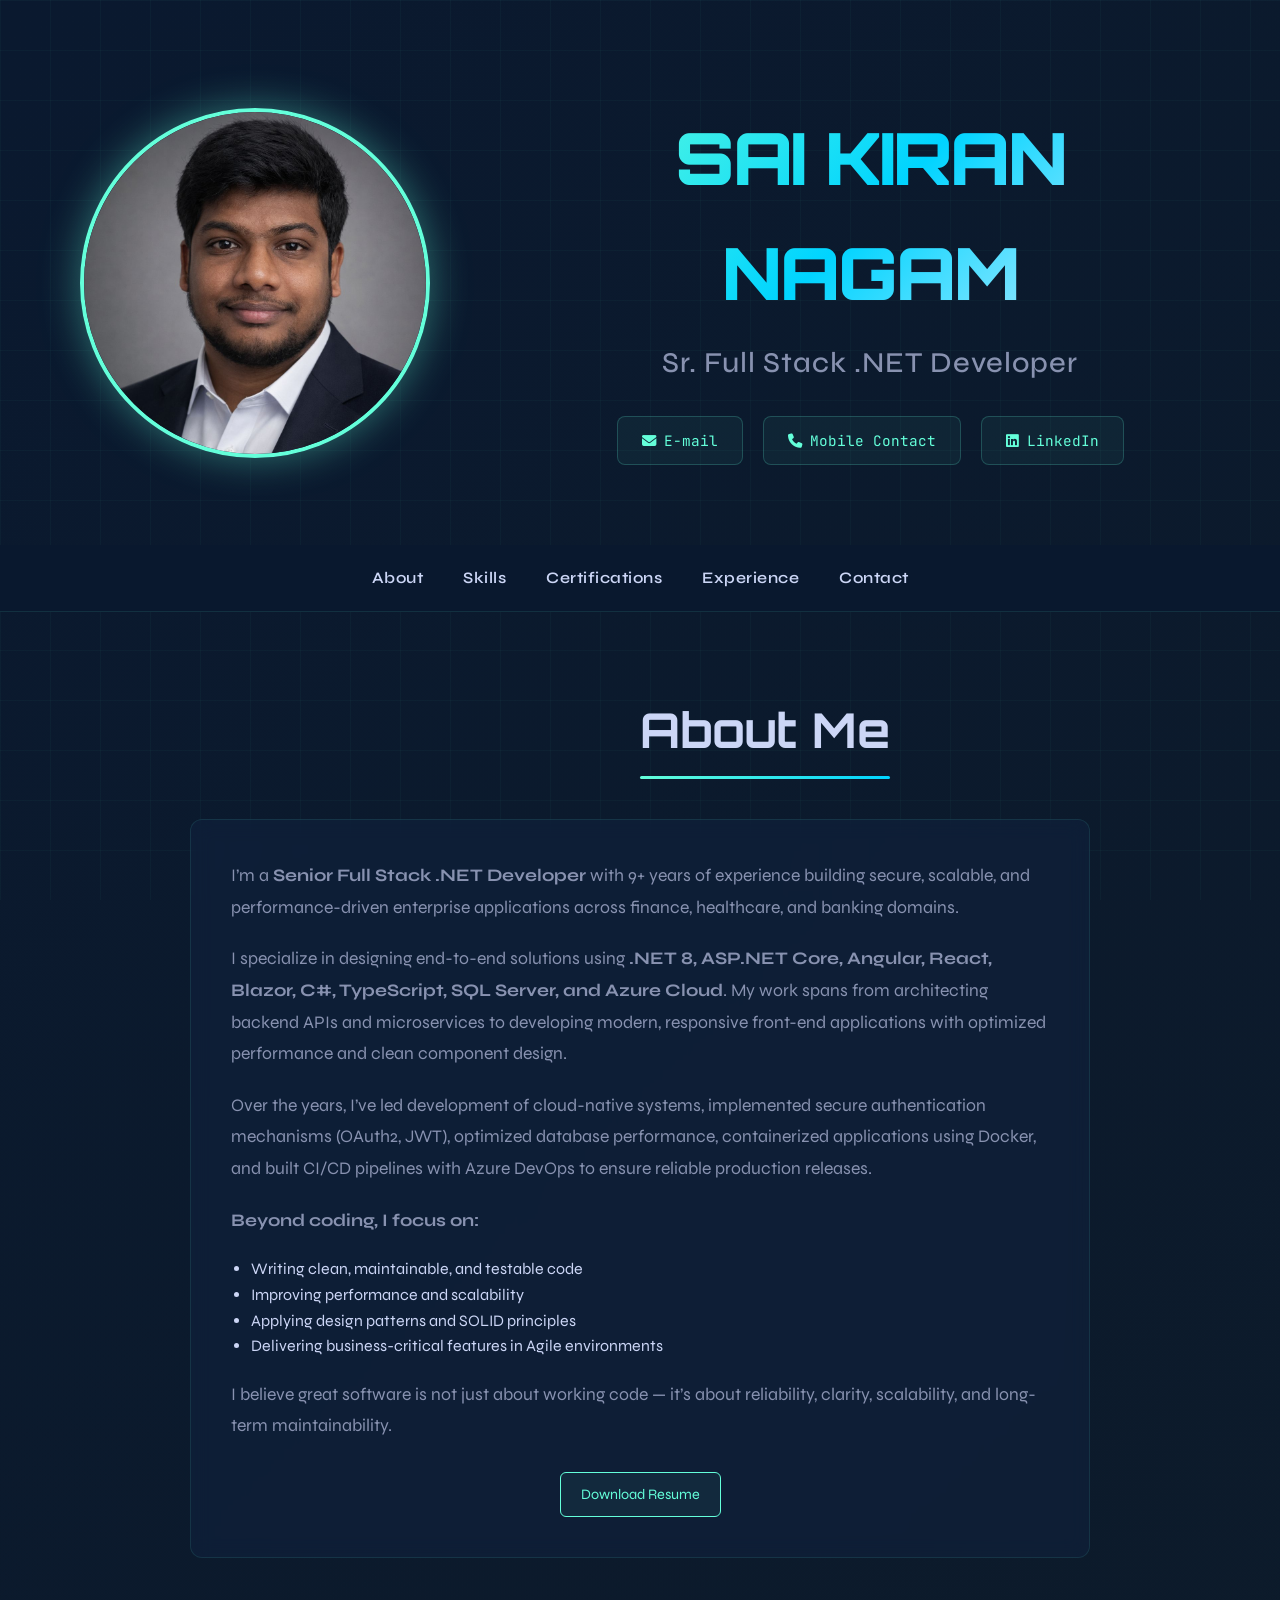
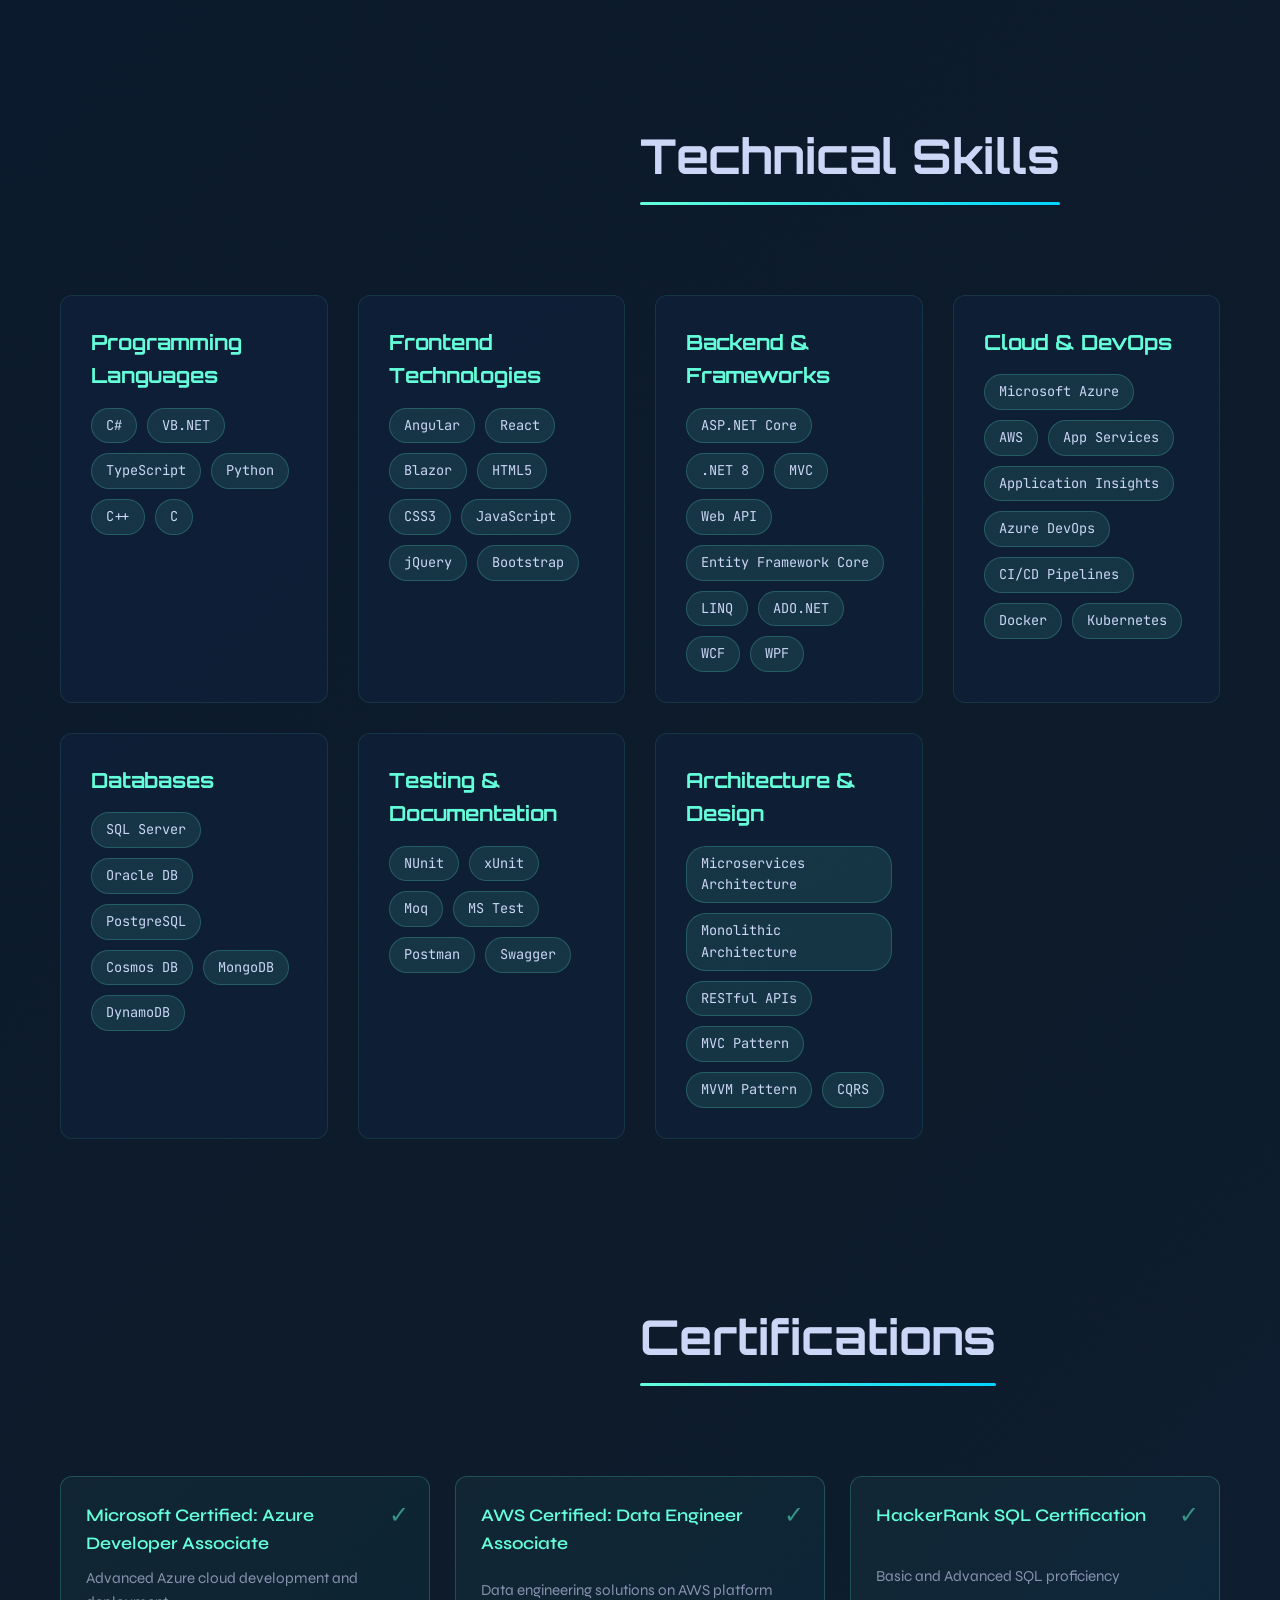
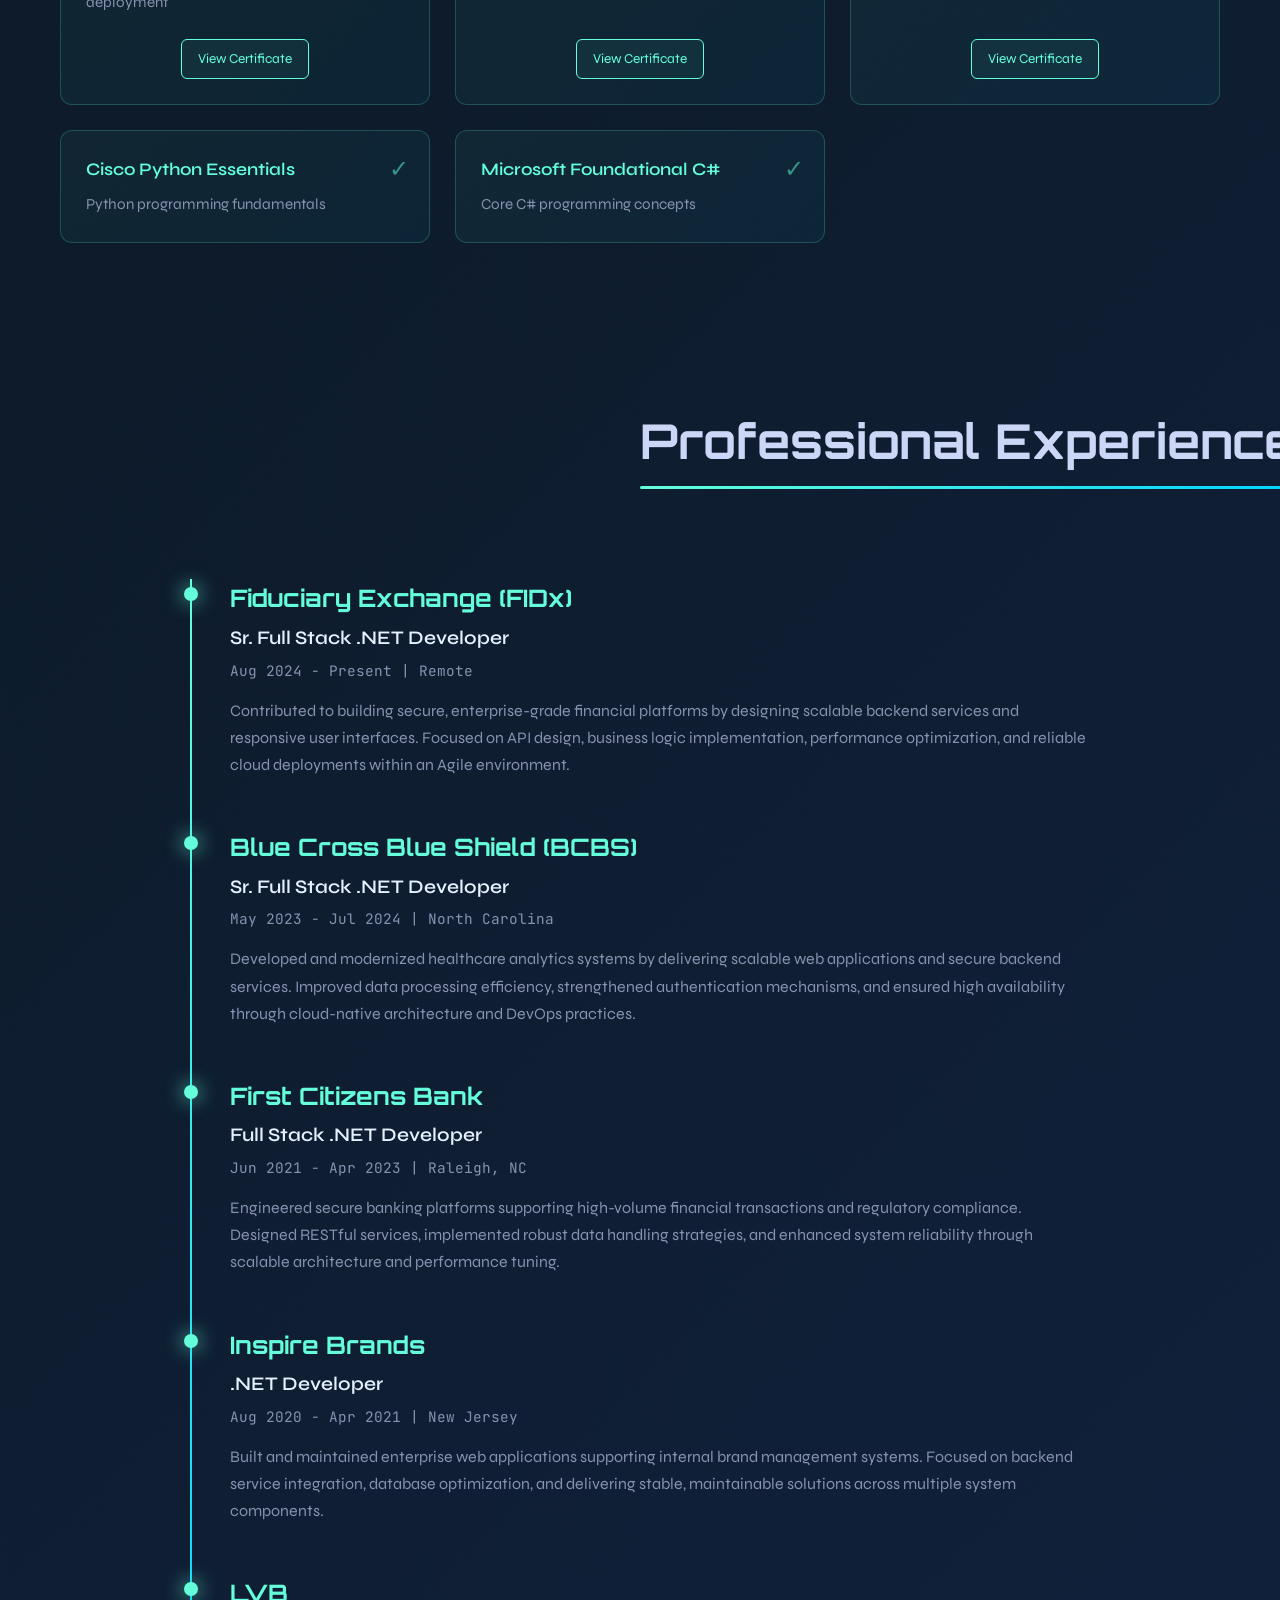
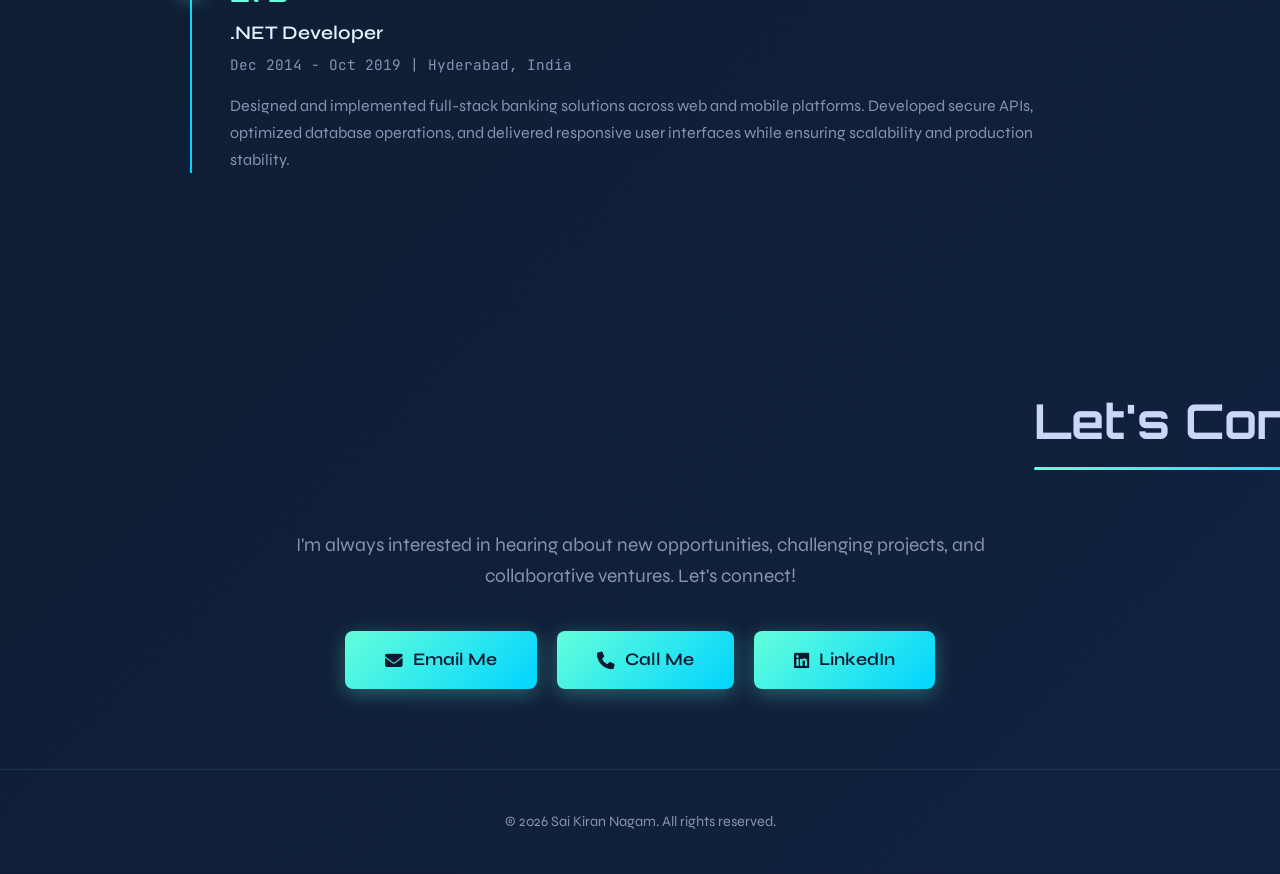
==== index.html @ 1600c797 "Restructure portfolio assets" ====
<!DOCTYPE html>
<html lang="en">
<head>
    <meta charset="UTF-8">
    <meta name="viewport" content="width=device-width, initial-scale=1.0">
    <title>Sai Kiran Nagam - Sr. Full Stack .NET Developer</title>
    <meta name="description" content="Sai Kiran Nagam — Sr. Full Stack .NET Developer with 9+ years building scalable, high-performance web applications using C#, .NET 8, Angular, Azure, and SQL Server.">
    <meta name="author" content="Sai Kiran Nagam">
    <meta name="theme-color" content="#0a192f">
    <link rel="canonical" href="https://saikirannagam.com/">

    <!-- Open Graph -->
    <meta property="og:type" content="website">
    <meta property="og:title" content="Sai Kiran Nagam - Sr. Full Stack .NET Developer">
    <meta property="og:description" content="9+ years building scalable, high-performance web applications with .NET, Angular, and Azure.">
    <meta property="og:url" content="https://saikirannagam.com/">
    <meta property="og:image" content="https://saikirannagam.com/assets/img/profile-picture.jpeg">

    <!-- Twitter -->
    <meta name="twitter:card" content="summary_large_image">
    <meta name="twitter:title" content="Sai Kiran Nagam - Sr. Full Stack .NET Developer">
    <meta name="twitter:description" content="9+ years building scalable, high-performance web applications with .NET, Angular, and Azure.">
    <meta name="twitter:image" content="https://saikirannagam.com/assets/img/profile-picture.jpeg">

    <!-- Structured data -->
    <script type="application/ld+json">
    {
      "@context": "https://schema.org",
      "@type": "Person",
      "name": "Sai Kiran Nagam",
      "jobTitle": "Sr. Full Stack .NET Developer",
      "url": "https://saikirannagam.com/",
      "image": "https://saikirannagam.com/assets/img/profile-picture.jpeg",
      "email": "saikiran.net2@gmail.com",
      "sameAs": ["https://www.linkedin.com/in/saikirannagam"],
      "knowsAbout": ["C#", ".NET", "Angular", "Azure", "SQL Server", "Microservices"]
    }
    </script>
    <link rel="icon" type="image/x-icon" href="/assets/icons/favicon.ico">
    <link rel="icon" type="image/png" sizes="32x32" href="/assets/icons/favicon-32x32.png">
    <link rel="icon" type="image/png" sizes="16x16" href="/assets/icons/favicon-16x16.png">
    <link rel="icon" type="image/png" sizes="192x192" href="/assets/icons/android-chrome-192x192.png">
    <link rel="icon" type="image/png" sizes="512x512" href="/assets/icons/android-chrome-512x512.png">
    <link rel="apple-touch-icon" sizes="180x180" href="/assets/icons/apple-touch-icon.png">
    <link rel="stylesheet" href="https://cdnjs.cloudflare.com/ajax/libs/font-awesome/6.5.1/css/all.min.css">

    <!-- Google Analytics -->
    <script async src="https://www.googletagmanager.com/gtag/js?id=G-SC976TPC3T"></script>
    <script>
    // @ts-nocheck
        window.dataLayer = window.dataLayer || [];
        function gtag(){dataLayer.push(arguments);}
        gtag('js', new Date());
        gtag('config', 'G-SC976TPC3T');
        
    </script>

    <!-- Microsoft Clarity -->
    <script type="text/javascript">
        (function(c,l,a,r,i,t,y){
            c[a]=c[a]||function(){(c[a].q=c[a].q||[]).push(arguments)};
            t=l.createElement(r);t.async=1;t.src="https://www.clarity.ms/tag/"+i;
            y=l.getElementsByTagName(r)[0];y.parentNode.insertBefore(t,y);
        })(window, document, "clarity", "script", "vfitnbdezx");
    </script>

    <link rel="preconnect" href="https://fonts.googleapis.com">
    <link rel="preconnect" href="https://fonts.gstatic.com" crossorigin>
    <link href="https://fonts.googleapis.com/css2?family=Orbitron:wght@400;500;700;900&family=Syne:wght@400;500;600;700&family=JetBrains+Mono:wght@300;400;500&display=swap" rel="stylesheet">

    <link rel="stylesheet" href="/assets/css/styles.css">
</head>
<body>
    <div class="grid-background"></div>

    <header>
        <div class="container">
            <div class="header-content">
                <img src="/assets/img/profile-picture.jpeg" class="profile-picture" alt="Sai Kiran Nagam" width="350" height="350">
                <div class="header-text">
                    <div class="glitch-wrapper">
                        <h1>Sai Kiran Nagam</h1>
                    </div>
                    <p class="subtitle">Sr. Full Stack .NET Developer</p>
                    <div class="contact-info">
                        <a href="mailto:saikiran.net2@gmail.com" class="contact-item">
                            <i class="fa-solid fa-envelope"></i>
                            <span>E-mail</span>
                        </a>
                        <a href="tel:+19193718202" class="contact-item">
                            <i class="fa-solid fa-phone"></i>
                            <span>Mobile Contact</span>
                        </a>
                        <a href="https://www.linkedin.com/in/saikirannagam" target="_blank" rel="noopener noreferrer" class="contact-item">
                            <i class="fa-brands fa-linkedin"></i>
                            <span>LinkedIn</span>
                        </a>
                    </div>
                </div>
            </div>
        </div>
    </header>

    <nav aria-label="Primary">
        <div class="container">
            <ul>
                <li><a href="#about">About</a></li>
                <li><a href="#skills">Skills</a></li>
                <li><a href="#certifications">Certifications</a></li>
                <li><a href="#experience">Experience</a></li>
                <li><a href="#contact">Contact</a></li>
            </ul>
        </div>
    </nav>

    <section id="about">
    <div class="container">
        <h2 class="section-title reveal">About Me</h2>
        <div class="about-content reveal">

            <p>
                I’m a <strong>Senior Full Stack .NET Developer</strong> with 9+ years of experience 
                building secure, scalable, and performance-driven enterprise applications across 
                finance, healthcare, and banking domains.
            </p>

            <p>
                I specialize in designing end-to-end solutions using 
                <strong>.NET 8, ASP.NET Core, Angular, React, Blazor, C#, TypeScript, SQL Server, and Azure Cloud</strong>. 
                My work spans from architecting backend APIs and microservices to developing 
                modern, responsive front-end applications with optimized performance and 
                clean component design.
            </p>

            <p>
                Over the years, I’ve led development of cloud-native systems, implemented secure 
                authentication mechanisms (OAuth2, JWT), optimized database performance, 
                containerized applications using Docker, and built CI/CD pipelines with 
                Azure DevOps to ensure reliable production releases.
            </p>

            <p><strong>Beyond coding, I focus on:</strong></p>

            <ul style="margin-left: 20px; margin-bottom: 20px;">
                <li>Writing clean, maintainable, and testable code</li>
                <li>Improving performance and scalability</li>
                <li>Applying design patterns and SOLID principles</li>
                <li>Delivering business-critical features in Agile environments</li>
            </ul>

            <p>
                I believe great software is not just about working code — 
                it’s about reliability, clarity, scalability, and long-term maintainability.
            </p>

            <div style="text-align: center;">
                <div class="resume-link-box">
                    <a href="/documents/Sai_Kiran_Nagam_Resume.pdf"
                       download="Sai_Kiran_Nagam_Resume.pdf">
                        Download Resume
                    </a>
                </div>
            </div>

        </div>
    </div>
</section>


    <section id="skills">
    <div class="container">
        <h2 class="section-title reveal">Technical Skills</h2>
        <div class="skills-grid">

            <!-- Programming Languages -->
            <div class="skill-category reveal">
                <h3>Programming Languages</h3>
                <div class="skill-tags">
                    <span class="skill-tag">C#</span>
                    <span class="skill-tag">VB.NET</span>
                    <span class="skill-tag">TypeScript</span>
                    <span class="skill-tag">Python</span>
                    <span class="skill-tag">C++</span>
                    <span class="skill-tag">C</span>
                </div>
            </div>

            <!-- Frontend -->
            <div class="skill-category reveal">
                <h3>Frontend Technologies</h3>
                <div class="skill-tags">
                    <span class="skill-tag">Angular</span>
                    <span class="skill-tag">React</span>
                    <span class="skill-tag">Blazor</span>
                    <span class="skill-tag">HTML5</span>
                    <span class="skill-tag">CSS3</span>
                    <span class="skill-tag">JavaScript</span>
                    <span class="skill-tag">jQuery</span>
                    <span class="skill-tag">Bootstrap</span>
                </div>
            </div>

            <!-- Backend -->
            <div class="skill-category reveal">
                <h3>Backend & Frameworks</h3>
                <div class="skill-tags">
                    <span class="skill-tag">ASP.NET Core</span>
                    <span class="skill-tag">.NET 8</span>
                    <span class="skill-tag">MVC</span>
                    <span class="skill-tag">Web API</span>
                    <span class="skill-tag">Entity Framework Core</span>
                    <span class="skill-tag">LINQ</span>
                    <span class="skill-tag">ADO.NET</span>
                    <span class="skill-tag">WCF</span>
                    <span class="skill-tag">WPF</span>
                </div>
            </div>

            <!-- Cloud & DevOps -->
            <div class="skill-category reveal">
                <h3>Cloud & DevOps</h3>
                <div class="skill-tags">
                    <span class="skill-tag">Microsoft Azure</span>
                    <span class="skill-tag">AWS</span>
                    <span class="skill-tag">App Services</span>
                    <!-- <span class="skill-tag">Blob Storage</span> -->
                    <span class="skill-tag">Application Insights</span>
                    <!-- <span class="skill-tag">Key Vault</span> -->
                    <span class="skill-tag">Azure DevOps</span>
                    <span class="skill-tag">CI/CD Pipelines</span>
                    <!-- <span class="skill-tag">Git</span> -->
                    <span class="skill-tag">Docker</span>
                    <span class="skill-tag">Kubernetes</span>
                </div>
            </div>

            <!-- Databases -->
            <div class="skill-category reveal">
                <h3>Databases</h3>
                <div class="skill-tags">
                    <span class="skill-tag">SQL Server</span>
                    <span class="skill-tag">Oracle DB</span>
                    <span class="skill-tag">PostgreSQL</span>
                    <span class="skill-tag">Cosmos DB</span>
                    <span class="skill-tag">MongoDB</span>
                    <span class="skill-tag">DynamoDB</span>
                </div>
            </div>

            <!-- Testing & Documentation -->
            <div class="skill-category reveal">
                <h3>Testing & Documentation</h3>
                <div class="skill-tags">
                    <span class="skill-tag">NUnit</span>
                    <span class="skill-tag">xUnit</span>
                    <span class="skill-tag">Moq</span>
                    <span class="skill-tag">MS Test</span>
                    <span class="skill-tag">Postman</span>
                    <span class="skill-tag">Swagger</span>
                </div>
            </div>

            <!-- Architecture & Design -->
            <div class="skill-category reveal">
                <h3>Architecture & Design</h3>
                <div class="skill-tags">
                    <span class="skill-tag">Microservices Architecture</span>
                    <span class="skill-tag">Monolithic Architecture</span>
                    <span class="skill-tag">RESTful APIs</span>
                    <!-- <span class="skill-tag">SOLID Principles</span> -->
                    <span class="skill-tag">MVC Pattern</span>
                    <span class="skill-tag">MVVM Pattern</span>
                    <!-- <span class="skill-tag">Repository Pattern</span> -->
                    <span class="skill-tag">CQRS</span>
                    <!-- <span class="skill-tag">DDD</span> -->
                </div>
            </div>

        </div>
    </div>
</section>


    <section id="certifications">
        <div class="container">
            <h2 class="section-title reveal">Certifications</h2>
            <div class="cert-grid">
                <div class="cert-card reveal">
                    <h3>Microsoft Certified: Azure Developer Associate</h3>
                    <p>Advanced Azure cloud development and deployment</p>

                    <div class="cert-link-box">
                        <a href="https://learn.microsoft.com/api/credentials/share/en-us/SaiKiranNagam-8054/9D4585B0AFE4B1E6?sharingId=AB6BD0AFC086706D"
                           target="_blank" rel="noopener noreferrer">
                            View Certificate
                        </a>
                    </div>

                </div>
                <div class="cert-card reveal">
                    <h3>AWS Certified: Data Engineer Associate</h3>
                    <p>Data engineering solutions on AWS platform</p>

                    <div class="cert-link-box">
                        <a href="https://www.credly.com/badges/4859b07f-7656-4716-b738-d7039a8584b0/public_url"
                           target="_blank" rel="noopener noreferrer">
                            View Certificate
                        </a>
                    </div>

                </div>
                <div class="cert-card reveal">
                    <h3>HackerRank SQL Certification</h3>
                    <p>Basic and Advanced SQL proficiency</p>

                    <div class="cert-link-box">
                        <a href="https://www.hackerrank.com/certificates/dce802634faa"
                           target="_blank" rel="noopener noreferrer">
                            View Certificate
                        </a>
                    </div>

                </div>
                <div class="cert-card reveal">
                    <h3>Cisco Python Essentials</h3>
                    <p>Python programming fundamentals</p>
                </div>
                <div class="cert-card reveal">
                    <h3>Microsoft Foundational C#</h3>
                    <p>Core C# programming concepts</p>
                </div>
            </div>
        </div>
    </section>

    <section id="experience">
        <div class="container">
            <h2 class="section-title reveal">Professional Experience</h2>
            <div class="experience-timeline">
                <div class="experience-item reveal">
                    <h3>Fiduciary Exchange (FIDx)</h3>
                    <p class="role">Sr. Full Stack .NET Developer</p>
                    <p class="date">Aug 2024 - Present | Remote</p>
                    <p class="description">
                        Contributed to building secure, enterprise-grade financial platforms by designing scalable backend services and responsive user interfaces. Focused on API design, business logic implementation, performance optimization, and reliable cloud deployments within an Agile environment.
                    </p>
                    <!-- <div class="tech-stack">
                        <span class="tech-item">Angular</span>
                        <span class="tech-item">.NET 8</span>
                        <span class="tech-item">Blazor</span>
                        <span class="tech-item">TypeScript</span>
                        <span class="tech-item">Azure</span>
                        <span class="tech-item">Docker</span>
                        <span class="tech-item">CI/CD</span>
                    </div> -->
                </div>

                <div class="experience-item reveal">
                    <h3>Blue Cross Blue Shield (BCBS)</h3>
                    <p class="role">Sr. Full Stack .NET Developer</p>
                    <p class="date">May 2023 - Jul 2024 | North Carolina</p>
                    <p class="description">
                       Developed and modernized healthcare analytics systems by delivering scalable web applications and secure backend services. Improved data processing efficiency, strengthened authentication mechanisms, and ensured high availability through cloud-native architecture and DevOps practices.
                    </p>
                    <!-- <div class="tech-stack">
                        <span class="tech-item">.NET Core</span>
                        <span class="tech-item">Angular</span>
                        <span class="tech-item">PostgreSQL</span>
                        <span class="tech-item">Cosmos DB</span>
                        <span class="tech-item">Docker</span>
                        <span class="tech-item">Azure</span>
                        <span class="tech-item">OAuth2</span>
                    </div> -->
                </div>

                <div class="experience-item reveal">
                    <h3>First Citizens Bank</h3>
                    <p class="role">Full Stack .NET Developer</p>
                    <p class="date">Jun 2021 - Apr 2023 | Raleigh, NC</p>
                    <p class="description">
                        Engineered secure banking platforms supporting high-volume financial transactions and regulatory compliance. Designed RESTful services, implemented robust data handling strategies, and enhanced system reliability through scalable architecture and performance tuning.
                    </p>
                    <!-- <div class="tech-stack">
                        <span class="tech-item">ASP.NET MVC</span>
                        <span class="tech-item">Angular</span>
                        <span class="tech-item">TypeScript</span>
                        <span class="tech-item">PostgreSQL</span>
                        <span class="tech-item">Cosmos DB</span>
                        <span class="tech-item">JWT</span>
                        <span class="tech-item">Azure</span>
                    </div> -->
                </div>

                <div class="experience-item reveal">
                    <h3>Inspire Brands</h3>
                    <p class="role">.NET Developer</p>
                    <p class="date">Aug 2020 - Apr 2021 | New Jersey</p>
                    <p class="description">
                       Built and maintained enterprise web applications supporting internal brand management systems. Focused on backend service integration, database optimization, and delivering stable, maintainable solutions across multiple system components.
                    </p>
                    <!-- <div class="tech-stack">
                        <span class="tech-item">.NET Framework</span>
                        <span class="tech-item">Angular</span>
                        <span class="tech-item">TypeScript</span>
                        <span class="tech-item">MongoDB</span>
                        <span class="tech-item">WPF</span>
                        <span class="tech-item">PostgreSQL</span>
                    </div> -->
                </div>

                <div class="experience-item reveal">
                    <h3>LVB</h3>
                    <p class="role">.NET Developer</p>
                    <p class="date">Dec 2014 - Oct 2019 | Hyderabad, India</p>
                    <p class="description">
                       Designed and implemented full-stack banking solutions across web and mobile platforms. Developed secure APIs, optimized database operations, and delivered responsive user interfaces while ensuring scalability and production stability.
                    </p>
                    <!-- <div class="tech-stack">
                        <span class="tech-item">ASP.NET Core</span>
                        <span class="tech-item">Angular</span>
                        <span class="tech-item">Entity Framework</span>
                        <span class="tech-item">Azure</span>
                        <span class="tech-item">SQL Server</span>
                        <span class="tech-item">OAuth2</span>
                    </div> -->
                </div>
            </div>
        </div>
    </section>

    <section id="contact" class="contact-section">
        <div class="container">
            <h2 class="section-title reveal">Let's Connect</h2>
            <p class="reveal" style="font-size: 1.2rem; color: var(--text-secondary); max-width: 700px; margin: 20px auto;">
                I'm always interested in hearing about new opportunities, challenging projects, and collaborative ventures. Let's connect!
            </p>
            <div class="contact-buttons reveal">
                <a href="mailto:saikiran.net2@gmail.com" class="cta-button cta-primary">
                    <i class="fa-solid fa-envelope"></i>
                    <span>Email Me</span>
                </a>
                <a href="tel:+19193718202" class="cta-button cta-primary">
                    <i class="fa-solid fa-phone"></i>
                    <span>Call Me</span>
                </a>
                <a href="https://www.linkedin.com/in/saikirannagam" target="_blank" rel="noopener noreferrer" class="cta-button cta-primary">
                    <i class="fa-brands fa-linkedin"></i>
                    <span>LinkedIn</span>
                </a>
            </div>
        </div>
    </section>

    <footer>
        <div class="container">
            <p>&copy; 2026 Sai Kiran Nagam. All rights reserved.</p>
        </div>
    </footer>

    <script src="/assets/js/main.js" defer></script>
</body>
</html>
---- assets/css/styles.css ----
:root {
            --primary: #0a192f;
            --secondary: #112240;
            --accent: #64ffda;
            --accent-secondary: #00d4ff;
            --text-primary: #ccd6f6;
            --text-secondary: #8892b0;
            --highlight: #e6f1ff;
        }

        * {
            margin: 0;
            padding: 0;
            box-sizing: border-box;
        }

        body {
            font-family: 'Syne', sans-serif;
            background: linear-gradient(135deg, var(--primary) 0%, #0d1b2a 50%, var(--secondary) 100%);
            color: var(--text-primary);
            line-height: 1.6;
            overflow-x: hidden;
        }

        .container {
            max-width: 1200px;
            margin: 0 auto;
            padding: 0 20px;
        }

        /* Animated Background Grid */
        .grid-background {
            position: fixed;
            top: 0;
            left: 0;
            width: 100%;
            height: 100%;
            background-image: linear-gradient(rgba(100, 255, 218, 0.03) 1px, transparent 1px), linear-gradient(90deg, rgba(100, 255, 218, 0.03) 1px, transparent 1px);
            background-size: 50px 50px;
            pointer-events: none;
            z-index: 0;
            animation: gridMove 20s linear infinite;
        }

        @keyframes gridMove {
            0% {
                transform: translate(0, 0);
            }

            100% {
                transform: translate(50px, 50px);
            }
        }

        /* Header */
        header {
            position: relative;
            padding: 100px 0 80px;
            z-index: 1;
        }

        .header-content {
            animation: fadeInUp 1s ease-out;
            display: flex;
            align-items: center;
            justify-content: center;
            gap: 80px;
            max-width: 1200px;
            margin: 0 auto;
            padding: 0 20px;
        }

        @keyframes fadeInUp {
            from {
                opacity: 0;
                transform: translateY(30px);
            }

            to {
                opacity: 1;
                transform: translateY(0);
            }
        }

        /* Profile Picture */
        .profile-picture {
            width: 350px;
            height: 350px;
            border-radius: 50%;
            border: 4px solid var(--accent);
            box-shadow: 0 0 40px rgba(100, 255, 218, 0.4);
            object-fit: cover;
            /* ADJUST THIS VALUE to move image up/down within the circle */
            object-position: center 15%; 
            transition: all 0.3s ease;
            flex-shrink: 0; 
            margin-right: 30px;
        }

            .profile-picture:hover {
                transform: scale(1.05);
                box-shadow: 0 0 60px rgba(100, 255, 218, 0.6);
            }

        /* Text section stays centered */
        .header-text {
            text-align: center;
            flex: 1; 
            min-width: 0; /* allow text to shrink, no overflow */
        }

        .glitch-wrapper {
            position: relative;
            display: inline-block;
        }

        h1 {
            font-family: 'Orbitron', sans-serif;
            font-size: clamp(2.5rem, 6vw, 4.5rem);
            font-weight: 900;
            background: linear-gradient(135deg, var(--accent), var(--accent-secondary), var(--highlight));
            -webkit-background-clip: text;
            -webkit-text-fill-color: transparent;
            background-clip: text;
            margin-bottom: 10px;
            letter-spacing: -2px;
            text-transform: uppercase;
            position: relative;
        }

        .subtitle {
            font-size: clamp(1.2rem, 3vw, 1.8rem);
            color: var(--text-secondary);
            font-weight: 500;
            margin-bottom: 20px;
            letter-spacing: 1px;
        }

        .contact-info {
            display: flex;
            gap: 20px;
            justify-content: center;
            flex-wrap: wrap;
            margin-top: 30px;
        }

        .contact-item {
            display: inline-flex;
            align-items: center;
            gap: 8px;
            padding: 12px 24px;
            background: rgba(100, 255, 218, 0.05);
            border: 1px solid rgba(100, 255, 218, 0.2);
            border-radius: 8px;
            color: var(--accent);
            text-decoration: none;
            font-family: 'JetBrains Mono', monospace;
            font-size: 0.9rem;
            transition: all 0.3s ease;
        }

            .contact-item:hover {
                background: rgba(100, 255, 218, 0.1);
                border-color: var(--accent);
                transform: translateY(-2px);
                box-shadow: 0 5px 20px rgba(100, 255, 218, 0.2);
            }

        /* Mobile responsive */
        @media (max-width: 768px) {
            .header-content {
                flex-direction: column;
                gap: 30px;
            }

            .profile-picture {
                width: 150px;
                height: 150px;
            }
        }


        /* Navigation */
        nav {
            position: sticky;
            top: 0;
            background: rgba(10, 25, 47, 0.95);
            backdrop-filter: blur(10px);
            padding: 20px 0;
            z-index: 100;
            border-bottom: 1px solid rgba(100, 255, 218, 0.1);
        }

            nav ul {
                list-style: none;
                display: flex;
                justify-content: center;
                gap: 40px;
                flex-wrap: wrap;
            }

            nav a {
                color: var(--text-primary);
                text-decoration: none;
                font-weight: 600;
                font-size: 1rem;
                letter-spacing: 0.5px;
                position: relative;
                padding: 5px 0;
                transition: color 0.3s ease;
            }

                nav a::after {
                    content: '';
                    position: absolute;
                    bottom: 0;
                    left: 0;
                    width: 0;
                    height: 2px;
                    background: var(--accent);
                    transition: width 0.3s ease;
                }

                nav a:hover {
                    color: var(--accent);
                }

                    nav a:hover::after {
                        width: 100%;
                    }

        /* Sections */
        section {
            position: relative;
            padding: 80px 0;
            z-index: 1;
        }

        .section-title {
            font-family: 'Orbitron', sans-serif;
            font-size: clamp(2rem, 4vw, 3rem);
            font-weight: 700;
            margin-bottom: 50px;
            text-align: center;
            position: relative;
            display: inline-block;
            left: 50%;
            transform: translateX(-50%);
        }

            .section-title::before {
                content: '';
                position: absolute;
                bottom: -10px;
                left: 0;
                width: 100%;
                height: 3px;
                background: linear-gradient(90deg, var(--accent), var(--accent-secondary));
                border-radius: 2px;
            }

        /* About Section */
        .about-content {
            max-width: 900px;
            margin: 0 auto;
            background: rgba(17, 34, 64, 0.5);
            padding: 40px;
            border-radius: 12px;
            border: 1px solid rgba(100, 255, 218, 0.1);
            backdrop-filter: blur(10px);
        }

            .about-content p {
                font-size: 1.1rem;
                line-height: 1.8;
                color: var(--text-secondary);
                margin-bottom: 20px;
            }

        .resume-link-box {
            margin-top: 30px;
            text-align: center;
        }

            .resume-link-box a {
                display: inline-block;
                padding: 10px 20px;
                font-size: 0.9rem;
                text-decoration: none;
                border-radius: 6px;
                border: 1px solid var(--accent);
                color: var(--accent);
                background: rgba(100, 255, 218, 0.05);
                transition: all 0.3s ease;
            }

                .resume-link-box a:hover {
                    background: var(--accent);
                    color: #000;
                    transform: translateY(-2px);
                }


        /* Skills Section */
        .skills-grid {
            display: grid;
            grid-template-columns: repeat(auto-fit, minmax(250px, 1fr));
            gap: 30px;
            margin-top: 50px;
        }

        .skill-category {
            background: rgba(17, 34, 64, 0.5);
            padding: 30px;
            border-radius: 12px;
            border: 1px solid rgba(100, 255, 218, 0.1);
            transition: all 0.3s ease;
            position: relative;
            overflow: hidden;
        }

            .skill-category::before {
                content: '';
                position: absolute;
                top: 0;
                left: 0;
                width: 100%;
                height: 3px;
                background: linear-gradient(90deg, var(--accent), var(--accent-secondary));
                transform: scaleX(0);
                transform-origin: left;
                transition: transform 0.3s ease;
            }

            .skill-category:hover::before {
                transform: scaleX(1);
            }

            .skill-category:hover {
                border-color: var(--accent);
                transform: translateY(-5px);
                box-shadow: 0 10px 30px rgba(100, 255, 218, 0.2);
            }

            .skill-category h3 {
                font-family: 'Orbitron', sans-serif;
                color: var(--accent);
                margin-bottom: 15px;
                font-size: 1.3rem;
            }

        .skill-tags {
            display: flex;
            flex-wrap: wrap;
            gap: 10px;
        }

        .skill-tag {
            background: rgba(100, 255, 218, 0.1);
            color: var(--text-primary);
            padding: 6px 14px;
            border-radius: 20px;
            font-size: 0.85rem;
            font-family: 'JetBrains Mono', monospace;
            border: 1px solid rgba(100, 255, 218, 0.2);
            transition: all 0.3s ease;
        }

            .skill-tag:hover {
                background: rgba(100, 255, 218, 0.2);
                border-color: var(--accent);
                transform: scale(1.05);
            }

        /* Certifications Section */
        .cert-grid {
            display: grid;
            grid-template-columns: repeat(auto-fit, minmax(280px, 1fr));
            gap: 25px;
            margin-top: 50px;
        }


        .cert-card {
            background: linear-gradient(135deg, rgba(100, 255, 218, 0.05), rgba(0, 212, 255, 0.05));
            padding: 25px;
            border-radius: 12px;
            border: 1px solid rgba(100, 255, 218, 0.2);
            transition: all 0.3s ease;
            position: relative;
            display: flex;
            flex-direction: column;
            justify-content: space-between;
        }


            .cert-card::before {
                content: '✓';
                position: absolute;
                top: 20px;
                right: 20px;
                font-size: 1.5rem;
                color: var(--accent);
                opacity: 0.5;
            }

            .cert-card:hover {
                transform: translateY(-5px);
                border-color: var(--accent);
                box-shadow: 0 10px 30px rgba(100, 255, 218, 0.3);
            }

            .cert-card h3 {
                color: var(--accent);
                font-size: 1.1rem;
                margin-bottom: 8px;
                font-weight: 600;
            }

            .cert-card p {
                color: var(--text-secondary);
                font-size: 0.95rem;
            }


        .cert-link-box {
            margin-top: 25px;
            text-align: center;
        }


            .cert-link-box a {
                display: inline-block;
                padding: 8px 16px;
                font-size: 0.85rem;
                text-decoration: none;
                border-radius: 6px;
                border: 1px solid var(--accent);
                color: var(--accent);
                background: rgba(100, 255, 218, 0.05);
                transition: all 0.3s ease;
            }

                .cert-link-box a:hover {
                    background: var(--accent);
                    color: #000;
                    transform: translateY(-2px);
                }


        /* Experience Section */
        .experience-timeline {
            max-width: 900px;
            margin: 50px auto;
            position: relative;
        }

            .experience-timeline::before {
                content: '';
                position: absolute;
                left: 0;
                top: 0;
                bottom: 0;
                width: 2px;
                background: linear-gradient(180deg, var(--accent), var(--accent-secondary));
            }

        .experience-item {
            margin-bottom: 50px;
            padding-left: 40px;
            position: relative;
        }

            .experience-item::before {
                content: '';
                position: absolute;
                left: -6px;
                top: 8px;
                width: 14px;
                height: 14px;
                background: var(--accent);
                border-radius: 50%;
                box-shadow: 0 0 20px var(--accent);
            }

            .experience-item h3 {
                font-family: 'Orbitron', sans-serif;
                color: var(--accent);
                font-size: 1.5rem;
                margin-bottom: 5px;
            }

            .experience-item .role {
                color: var(--highlight);
                font-size: 1.2rem;
                font-weight: 600;
                margin-bottom: 5px;
            }

            .experience-item .date {
                color: var(--text-secondary);
                font-family: 'JetBrains Mono', monospace;
                font-size: 0.9rem;
                margin-bottom: 15px;
            }

            .experience-item .description {
                color: var(--text-secondary);
                line-height: 1.7;
                margin-bottom: 15px;
            }

        .tech-stack {
            display: flex;
            flex-wrap: wrap;
            gap: 8px;
            margin-top: 15px;
        }

        .tech-item {
            background: rgba(100, 255, 218, 0.1);
            color: var(--accent);
            padding: 4px 12px;
            border-radius: 15px;
            font-size: 0.8rem;
            font-family: 'JetBrains Mono', monospace;
            border: 1px solid rgba(100, 255, 218, 0.3);
        }

        /* Contact Section */
        .contact-section {
            text-align: center;
            padding: 80px 0;
        }

        .contact-buttons {
            display: flex;
            gap: 20px;
            justify-content: center;
            flex-wrap: wrap;
            margin-top: 40px;
        }

        .cta-button {
            padding: 15px 40px;
            font-size: 1.1rem;
            font-weight: 600;
            text-decoration: none;
            border-radius: 8px;
            transition: all 0.3s ease;
            display: inline-flex;
            align-items: center;
            gap: 10px;
            font-family: 'Syne', sans-serif;
        }

        .cta-primary {
            background: linear-gradient(135deg, var(--accent), var(--accent-secondary));
            color: var(--primary);
            border: none;
            box-shadow: 0 5px 20px rgba(100, 255, 218, 0.3);
        }

            .cta-primary:hover {
                transform: translateY(-3px);
                box-shadow: 0 8px 30px rgba(100, 255, 218, 0.5);
            }

        .cta-secondary {
            background: transparent;
            color: var(--accent);
            border: 2px solid var(--accent);
        }

            .cta-secondary:hover {
                background: rgba(100, 255, 218, 0.1);
                transform: translateY(-3px);
            }

        /* Footer */
        footer {
            position: relative;
            text-align: center;
            padding: 40px 0;
            border-top: 1px solid rgba(100, 255, 218, 0.1);
            z-index: 1;
        }

            footer p {
                color: var(--text-secondary);
                font-size: 0.9rem;
            }

        /* Responsive */
        @media (max-width: 768px) {
            nav ul {
                gap: 20px;
            }

            .skills-grid,
            .cert-grid {
                grid-template-columns: 1fr;
            }

            .experience-timeline::before {
                left: 10px;
            }

            .experience-item {
                padding-left: 35px;
            }

            .contact-info {
                flex-direction: column;
                align-items: center;
            }
        }

        /* Scroll reveal animation */
        .reveal {
            opacity: 0;
            transform: translateY(30px);
            transition: all 0.6s ease;
        }

            .reveal.active {
                opacity: 1;
                transform: translateY(0);
            }
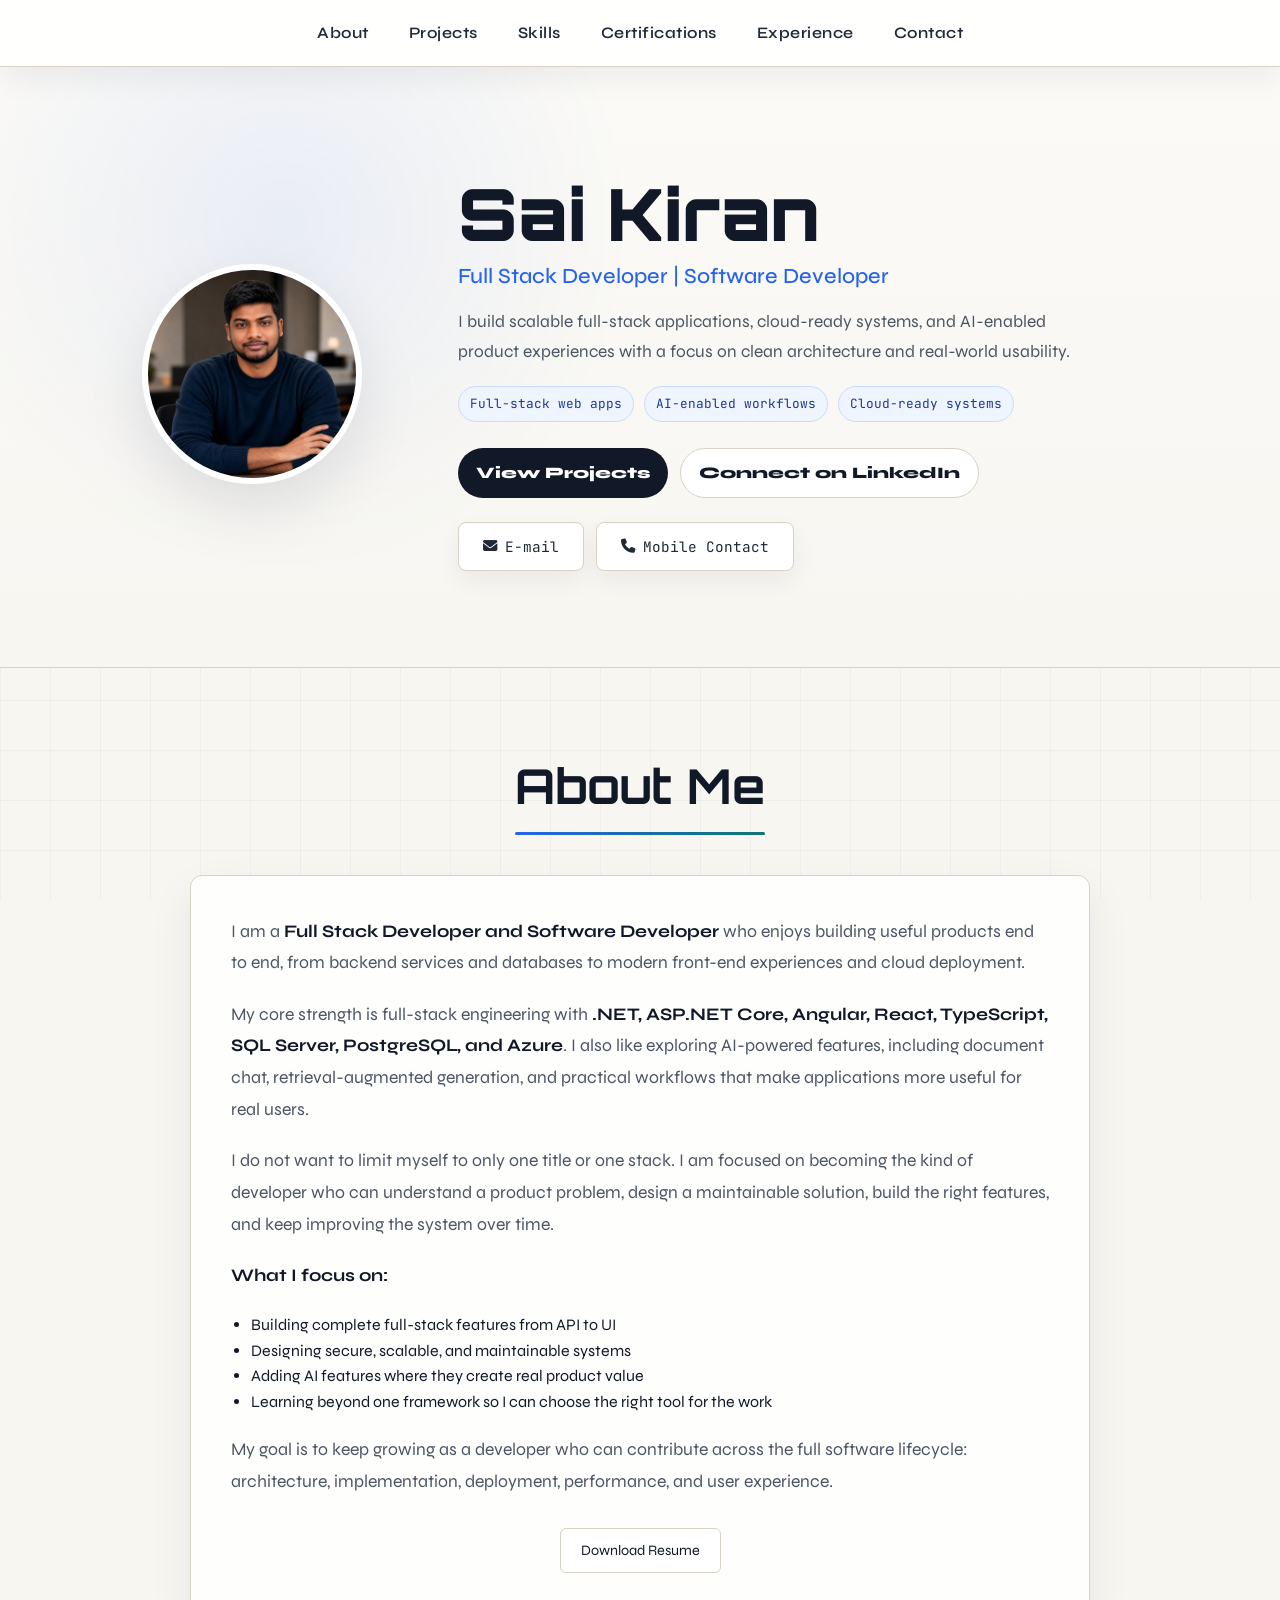
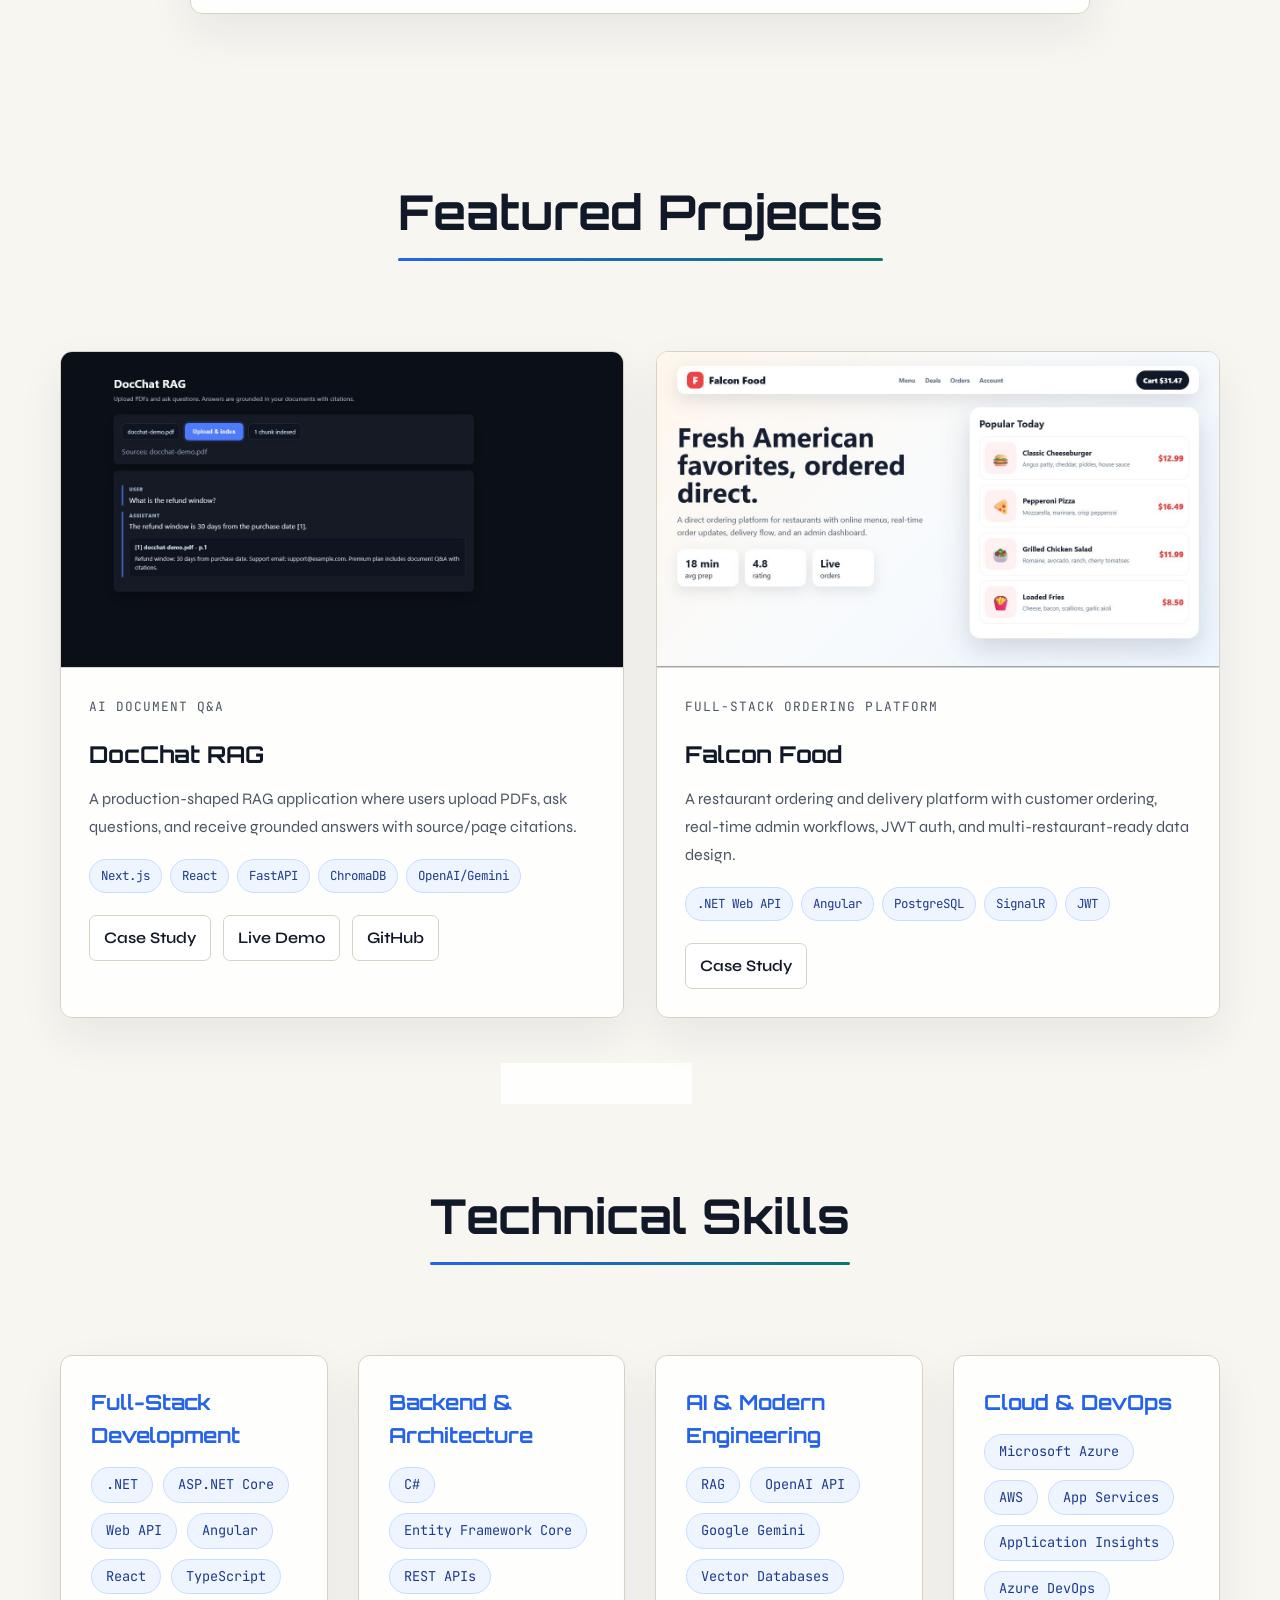
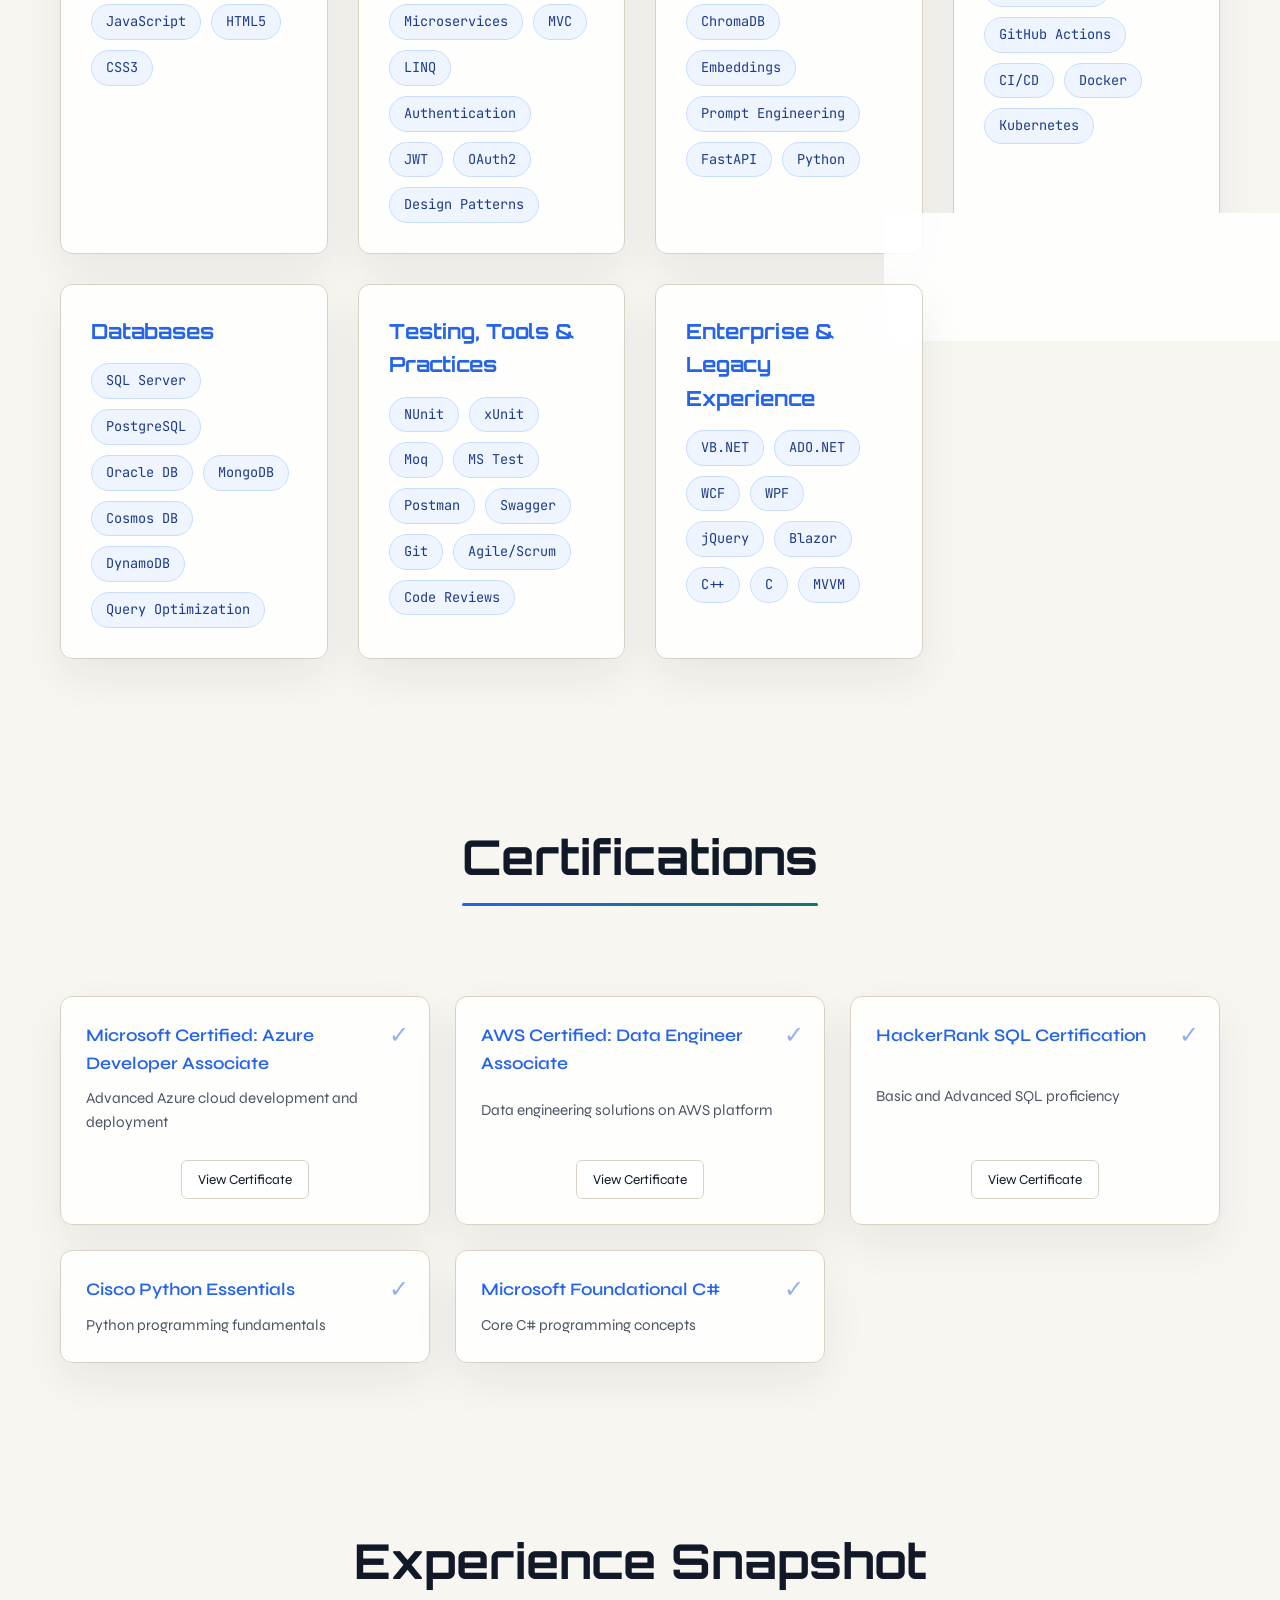
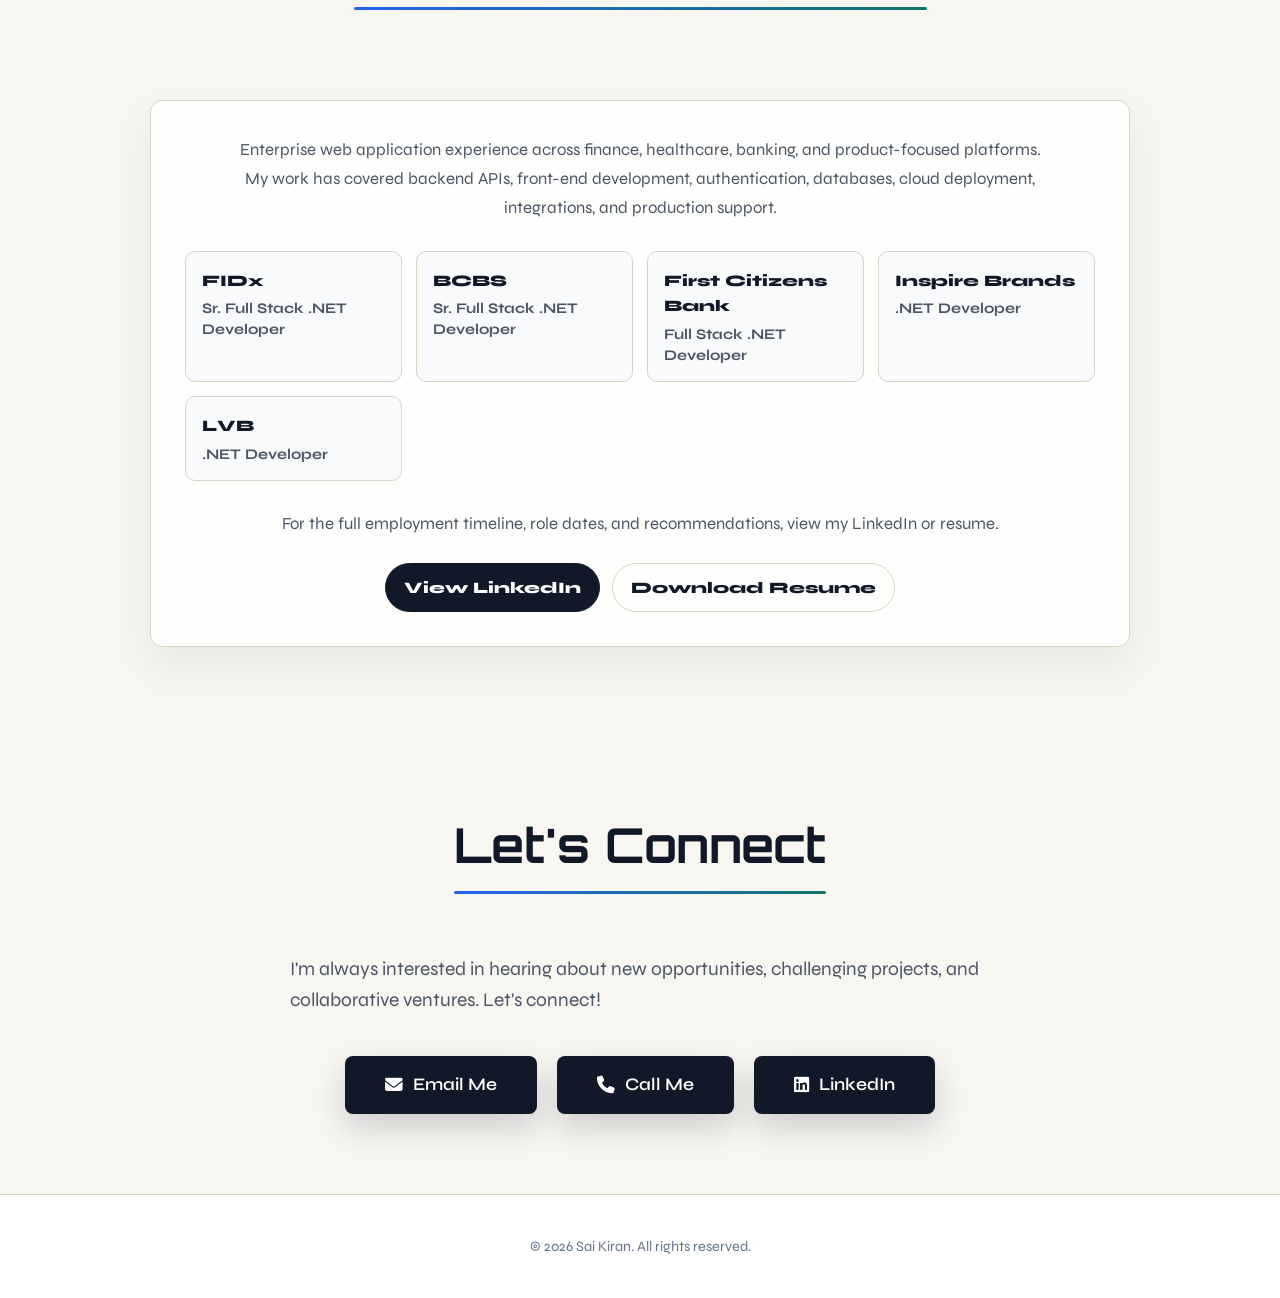
==== commit a674f001: "Refresh portfolio design and add project case studies" ====
--- a/index.html
+++ b/index.html
@@ -3,34 +3,34 @@
 <head>
     <meta charset="UTF-8">
     <meta name="viewport" content="width=device-width, initial-scale=1.0">
-    <title>Sai Kiran Nagam - Sr. Full Stack .NET Developer</title>
-    <meta name="description" content="Sai Kiran Nagam — Sr. Full Stack .NET Developer with 9+ years building scalable, high-performance web applications using C#, .NET 8, Angular, Azure, and SQL Server.">
-    <meta name="author" content="Sai Kiran Nagam">
-    <meta name="theme-color" content="#0a192f">
+    <title>Sai Kiran - Full Stack Developer | Software Developer</title>
+    <meta name="description" content="Sai Kiran - Full Stack Developer and Software Developer building scalable web applications, cloud solutions, and AI-enabled product workflows.">
+    <meta name="author" content="Sai Kiran">
+    <meta name="theme-color" content="#f8f6f1">
     <link rel="canonical" href="https://saikirannagam.com/">
 
     <!-- Open Graph -->
     <meta property="og:type" content="website">
-    <meta property="og:title" content="Sai Kiran Nagam - Sr. Full Stack .NET Developer">
-    <meta property="og:description" content="9+ years building scalable, high-performance web applications with .NET, Angular, and Azure.">
+    <meta property="og:title" content="Sai Kiran - Full Stack Developer | Software Developer">
+    <meta property="og:description" content="Full stack and software developer building scalable applications with .NET, Angular, React, cloud platforms, and AI workflows.">
     <meta property="og:url" content="https://saikirannagam.com/">
-    <meta property="og:image" content="https://saikirannagam.com/assets/img/profile-picture.jpeg">
+    <meta property="og:image" content="https://saikirannagam.com/assets/img/profile-picture.jpg">
 
     <!-- Twitter -->
     <meta name="twitter:card" content="summary_large_image">
-    <meta name="twitter:title" content="Sai Kiran Nagam - Sr. Full Stack .NET Developer">
-    <meta name="twitter:description" content="9+ years building scalable, high-performance web applications with .NET, Angular, and Azure.">
-    <meta name="twitter:image" content="https://saikirannagam.com/assets/img/profile-picture.jpeg">
+    <meta name="twitter:title" content="Sai Kiran - Full Stack Developer | Software Developer">
+    <meta name="twitter:description" content="Full stack and software developer building scalable applications with .NET, Angular, React, cloud platforms, and AI workflows.">
+    <meta name="twitter:image" content="https://saikirannagam.com/assets/img/profile-picture.jpg">
 
     <!-- Structured data -->
     <script type="application/ld+json">
     {
       "@context": "https://schema.org",
       "@type": "Person",
-      "name": "Sai Kiran Nagam",
-      "jobTitle": "Sr. Full Stack .NET Developer",
+      "name": "Sai Kiran",
+      "jobTitle": "Full Stack Developer | Software Developer",
       "url": "https://saikirannagam.com/",
-      "image": "https://saikirannagam.com/assets/img/profile-picture.jpeg",
+      "image": "https://saikirannagam.com/assets/img/profile-picture.jpg",
       "email": "saikiran.net2@gmail.com",
       "sameAs": ["https://www.linkedin.com/in/saikirannagam"],
       "knowsAbout": ["C#", ".NET", "Angular", "Azure", "SQL Server", "Microservices"]
@@ -73,15 +73,41 @@
 <body>
     <div class="grid-background"></div>
 
+    <nav aria-label="Primary">
+        <div class="container">
+            <ul>
+                <li><a href="#about">About</a></li>
+                <li><a href="#projects">Projects</a></li>
+                <li><a href="#skills">Skills</a></li>
+                <li><a href="#certifications">Certifications</a></li>
+                <li><a href="#experience">Experience</a></li>
+                <li><a href="#contact">Contact</a></li>
+            </ul>
+        </div>
+    </nav>
+
     <header>
         <div class="container">
             <div class="header-content">
-                <img src="/assets/img/profile-picture.jpeg" class="profile-picture" alt="Sai Kiran Nagam" width="350" height="350">
+                <img src="/assets/img/profile-picture.jpg" class="profile-picture" alt="Sai Kiran" width="350" height="350">
                 <div class="header-text">
                     <div class="glitch-wrapper">
-                        <h1>Sai Kiran Nagam</h1>
-                    </div>
-                    <p class="subtitle">Sr. Full Stack .NET Developer</p>
+                        <h1>Sai Kiran</h1>
+                    </div>
+                    <p class="subtitle">Full Stack Developer | Software Developer</p>
+                    <p class="hero-summary">
+                        I build scalable full-stack applications, cloud-ready systems, and AI-enabled
+                        product experiences with a focus on clean architecture and real-world usability.
+                    </p>
+                    <div class="hero-focus-list" aria-label="Core focus areas">
+                        <span>Full-stack web apps</span>
+                        <span>AI-enabled workflows</span>
+                        <span>Cloud-ready systems</span>
+                    </div>
+                    <div class="hero-actions">
+                        <a href="#projects">View Projects</a>
+                        <a href="https://www.linkedin.com/in/saikirannagam" target="_blank" rel="noopener noreferrer">Connect on LinkedIn</a>
+                    </div>
                     <div class="contact-info">
                         <a href="mailto:saikiran.net2@gmail.com" class="contact-item">
                             <i class="fa-solid fa-envelope"></i>
@@ -91,27 +117,11 @@
                             <i class="fa-solid fa-phone"></i>
                             <span>Mobile Contact</span>
                         </a>
-                        <a href="https://www.linkedin.com/in/saikirannagam" target="_blank" rel="noopener noreferrer" class="contact-item">
-                            <i class="fa-brands fa-linkedin"></i>
-                            <span>LinkedIn</span>
-                        </a>
                     </div>
                 </div>
             </div>
         </div>
     </header>
-
-    <nav aria-label="Primary">
-        <div class="container">
-            <ul>
-                <li><a href="#about">About</a></li>
-                <li><a href="#skills">Skills</a></li>
-                <li><a href="#certifications">Certifications</a></li>
-                <li><a href="#experience">Experience</a></li>
-                <li><a href="#contact">Contact</a></li>
-            </ul>
-        </div>
-    </nav>
 
     <section id="about">
     <div class="container">
@@ -119,38 +129,36 @@
         <div class="about-content reveal">
 
             <p>
-                I’m a <strong>Senior Full Stack .NET Developer</strong> with 9+ years of experience 
-                building secure, scalable, and performance-driven enterprise applications across 
-                finance, healthcare, and banking domains.
+                I am a <strong>Full Stack Developer and Software Developer</strong> who enjoys building
+                useful products end to end, from backend services and databases to modern front-end
+                experiences and cloud deployment.
             </p>
 
             <p>
-                I specialize in designing end-to-end solutions using 
-                <strong>.NET 8, ASP.NET Core, Angular, React, Blazor, C#, TypeScript, SQL Server, and Azure Cloud</strong>. 
-                My work spans from architecting backend APIs and microservices to developing 
-                modern, responsive front-end applications with optimized performance and 
-                clean component design.
+                My core strength is full-stack engineering with
+                <strong>.NET, ASP.NET Core, Angular, React, TypeScript, SQL Server, PostgreSQL, and Azure</strong>.
+                I also like exploring AI-powered features, including document chat, retrieval-augmented
+                generation, and practical workflows that make applications more useful for real users.
             </p>
 
             <p>
-                Over the years, I’ve led development of cloud-native systems, implemented secure 
-                authentication mechanisms (OAuth2, JWT), optimized database performance, 
-                containerized applications using Docker, and built CI/CD pipelines with 
-                Azure DevOps to ensure reliable production releases.
+                I do not want to limit myself to only one title or one stack. I am focused on becoming
+                the kind of developer who can understand a product problem, design a maintainable
+                solution, build the right features, and keep improving the system over time.
             </p>
 
-            <p><strong>Beyond coding, I focus on:</strong></p>
+            <p><strong>What I focus on:</strong></p>
 
             <ul style="margin-left: 20px; margin-bottom: 20px;">
-                <li>Writing clean, maintainable, and testable code</li>
-                <li>Improving performance and scalability</li>
-                <li>Applying design patterns and SOLID principles</li>
-                <li>Delivering business-critical features in Agile environments</li>
+                <li>Building complete full-stack features from API to UI</li>
+                <li>Designing secure, scalable, and maintainable systems</li>
+                <li>Adding AI features where they create real product value</li>
+                <li>Learning beyond one framework so I can choose the right tool for the work</li>
             </ul>
 
             <p>
-                I believe great software is not just about working code — 
-                it’s about reliability, clarity, scalability, and long-term maintainability.
+                My goal is to keep growing as a developer who can contribute across the full software
+                lifecycle: architecture, implementation, deployment, performance, and user experience.
             </p>
 
             <div style="text-align: center;">
@@ -166,90 +174,145 @@
     </div>
 </section>
 
+    <section id="projects">
+    <div class="container">
+        <h2 class="section-title reveal">Featured Projects</h2>
+        <div class="projects-grid">
+            <article class="project-card reveal">
+                <a href="/projects/docchat.html" class="project-media" aria-label="View DocChat RAG case study">
+                    <img src="/assets/img/projects/docchat-answer.png" alt="DocChat RAG answer screen with citation" loading="lazy">
+                </a>
+                <div class="project-body">
+                    <p class="project-kicker">AI Document Q&amp;A</p>
+                    <h3>DocChat RAG</h3>
+                    <p>
+                        A production-shaped RAG application where users upload PDFs, ask questions,
+                        and receive grounded answers with source/page citations.
+                    </p>
+                    <div class="project-tags" aria-label="DocChat technology stack">
+                        <span>Next.js</span>
+                        <span>React</span>
+                        <span>FastAPI</span>
+                        <span>ChromaDB</span>
+                        <span>OpenAI/Gemini</span>
+                    </div>
+                    <div class="project-actions">
+                        <a href="/projects/docchat.html">Case Study</a>
+                        <a href="https://docchat.saikirannagam.com/" target="_blank" rel="noopener noreferrer">Live Demo</a>
+                        <a href="https://github.com/nagamsaikiran/rag-document-chat" target="_blank" rel="noopener noreferrer">GitHub</a>
+                    </div>
+                </div>
+            </article>
+
+            <article class="project-card reveal">
+                <a href="/projects/falcon-food.html" class="project-media" aria-label="View Falcon Food case study">
+                    <img src="/assets/img/projects/falconfood-customer.png" alt="Falcon Food customer ordering screen" loading="lazy">
+                </a>
+                <div class="project-body">
+                    <p class="project-kicker">Full-Stack Ordering Platform</p>
+                    <h3>Falcon Food</h3>
+                    <p>
+                        A restaurant ordering and delivery platform with customer ordering,
+                        real-time admin workflows, JWT auth, and multi-restaurant-ready data design.
+                    </p>
+                    <div class="project-tags" aria-label="Falcon Food technology stack">
+                        <span>.NET Web API</span>
+                        <span>Angular</span>
+                        <span>PostgreSQL</span>
+                        <span>SignalR</span>
+                        <span>JWT</span>
+                    </div>
+                    <div class="project-actions">
+                        <a href="/projects/falcon-food.html">Case Study</a>
+                    </div>
+                </div>
+            </article>
+        </div>
+    </div>
+</section>
+
 
     <section id="skills">
     <div class="container">
         <h2 class="section-title reveal">Technical Skills</h2>
         <div class="skills-grid">
 
-            <!-- Programming Languages -->
-            <div class="skill-category reveal">
-                <h3>Programming Languages</h3>
-                <div class="skill-tags">
-                    <span class="skill-tag">C#</span>
-                    <span class="skill-tag">VB.NET</span>
-                    <span class="skill-tag">TypeScript</span>
-                    <span class="skill-tag">Python</span>
-                    <span class="skill-tag">C++</span>
-                    <span class="skill-tag">C</span>
-                </div>
-            </div>
-
-            <!-- Frontend -->
-            <div class="skill-category reveal">
-                <h3>Frontend Technologies</h3>
-                <div class="skill-tags">
+            <div class="skill-category reveal">
+                <h3>Full-Stack Development</h3>
+                <div class="skill-tags">
+                    <span class="skill-tag">.NET</span>
+                    <span class="skill-tag">ASP.NET Core</span>
+                    <span class="skill-tag">Web API</span>
                     <span class="skill-tag">Angular</span>
                     <span class="skill-tag">React</span>
-                    <span class="skill-tag">Blazor</span>
+                    <span class="skill-tag">TypeScript</span>
+                    <span class="skill-tag">JavaScript</span>
                     <span class="skill-tag">HTML5</span>
                     <span class="skill-tag">CSS3</span>
-                    <span class="skill-tag">JavaScript</span>
-                    <span class="skill-tag">jQuery</span>
-                    <span class="skill-tag">Bootstrap</span>
-                </div>
-            </div>
-
-            <!-- Backend -->
-            <div class="skill-category reveal">
-                <h3>Backend & Frameworks</h3>
-                <div class="skill-tags">
-                    <span class="skill-tag">ASP.NET Core</span>
-                    <span class="skill-tag">.NET 8</span>
+                </div>
+            </div>
+
+            <div class="skill-category reveal">
+                <h3>Backend & Architecture</h3>
+                <div class="skill-tags">
+                    <span class="skill-tag">C#</span>
+                    <span class="skill-tag">Entity Framework Core</span>
+                    <span class="skill-tag">REST APIs</span>
+                    <span class="skill-tag">Microservices</span>
                     <span class="skill-tag">MVC</span>
-                    <span class="skill-tag">Web API</span>
-                    <span class="skill-tag">Entity Framework Core</span>
                     <span class="skill-tag">LINQ</span>
-                    <span class="skill-tag">ADO.NET</span>
-                    <span class="skill-tag">WCF</span>
-                    <span class="skill-tag">WPF</span>
-                </div>
-            </div>
-
-            <!-- Cloud & DevOps -->
+                    <span class="skill-tag">Authentication</span>
+                    <span class="skill-tag">JWT</span>
+                    <span class="skill-tag">OAuth2</span>
+                    <span class="skill-tag">Design Patterns</span>
+                </div>
+            </div>
+
+            <div class="skill-category reveal">
+                <h3>AI & Modern Engineering</h3>
+                <div class="skill-tags">
+                    <span class="skill-tag">RAG</span>
+                    <span class="skill-tag">OpenAI API</span>
+                    <span class="skill-tag">Google Gemini</span>
+                    <span class="skill-tag">Vector Databases</span>
+                    <span class="skill-tag">ChromaDB</span>
+                    <span class="skill-tag">Embeddings</span>
+                    <span class="skill-tag">Prompt Engineering</span>
+                    <span class="skill-tag">FastAPI</span>
+                    <span class="skill-tag">Python</span>
+                </div>
+            </div>
+
             <div class="skill-category reveal">
                 <h3>Cloud & DevOps</h3>
                 <div class="skill-tags">
                     <span class="skill-tag">Microsoft Azure</span>
                     <span class="skill-tag">AWS</span>
                     <span class="skill-tag">App Services</span>
-                    <!-- <span class="skill-tag">Blob Storage</span> -->
                     <span class="skill-tag">Application Insights</span>
-                    <!-- <span class="skill-tag">Key Vault</span> -->
                     <span class="skill-tag">Azure DevOps</span>
-                    <span class="skill-tag">CI/CD Pipelines</span>
-                    <!-- <span class="skill-tag">Git</span> -->
+                    <span class="skill-tag">GitHub Actions</span>
+                    <span class="skill-tag">CI/CD</span>
                     <span class="skill-tag">Docker</span>
                     <span class="skill-tag">Kubernetes</span>
                 </div>
             </div>
 
-            <!-- Databases -->
             <div class="skill-category reveal">
                 <h3>Databases</h3>
                 <div class="skill-tags">
                     <span class="skill-tag">SQL Server</span>
+                    <span class="skill-tag">PostgreSQL</span>
                     <span class="skill-tag">Oracle DB</span>
-                    <span class="skill-tag">PostgreSQL</span>
+                    <span class="skill-tag">MongoDB</span>
                     <span class="skill-tag">Cosmos DB</span>
-                    <span class="skill-tag">MongoDB</span>
                     <span class="skill-tag">DynamoDB</span>
-                </div>
-            </div>
-
-            <!-- Testing & Documentation -->
-            <div class="skill-category reveal">
-                <h3>Testing & Documentation</h3>
+                    <span class="skill-tag">Query Optimization</span>
+                </div>
+            </div>
+
+            <div class="skill-category reveal">
+                <h3>Testing, Tools & Practices</h3>
                 <div class="skill-tags">
                     <span class="skill-tag">NUnit</span>
                     <span class="skill-tag">xUnit</span>
@@ -257,30 +320,30 @@
                     <span class="skill-tag">MS Test</span>
                     <span class="skill-tag">Postman</span>
                     <span class="skill-tag">Swagger</span>
-                </div>
-            </div>
-
-            <!-- Architecture & Design -->
-            <div class="skill-category reveal">
-                <h3>Architecture & Design</h3>
-                <div class="skill-tags">
-                    <span class="skill-tag">Microservices Architecture</span>
-                    <span class="skill-tag">Monolithic Architecture</span>
-                    <span class="skill-tag">RESTful APIs</span>
-                    <!-- <span class="skill-tag">SOLID Principles</span> -->
-                    <span class="skill-tag">MVC Pattern</span>
-                    <span class="skill-tag">MVVM Pattern</span>
-                    <!-- <span class="skill-tag">Repository Pattern</span> -->
-                    <span class="skill-tag">CQRS</span>
-                    <!-- <span class="skill-tag">DDD</span> -->
+                    <span class="skill-tag">Git</span>
+                    <span class="skill-tag">Agile/Scrum</span>
+                    <span class="skill-tag">Code Reviews</span>
+                </div>
+            </div>
+
+            <div class="skill-category reveal">
+                <h3>Enterprise & Legacy Experience</h3>
+                <div class="skill-tags">
+                    <span class="skill-tag">VB.NET</span>
+                    <span class="skill-tag">ADO.NET</span>
+                    <span class="skill-tag">WCF</span>
+                    <span class="skill-tag">WPF</span>
+                    <span class="skill-tag">jQuery</span>
+                    <span class="skill-tag">Blazor</span>
+                    <span class="skill-tag">C++</span>
+                    <span class="skill-tag">C</span>
+                    <span class="skill-tag">MVVM</span>
                 </div>
             </div>
 
         </div>
     </div>
 </section>
-
-
     <section id="certifications">
         <div class="container">
             <h2 class="section-title reveal">Certifications</h2>
@@ -335,99 +398,48 @@
 
     <section id="experience">
         <div class="container">
-            <h2 class="section-title reveal">Professional Experience</h2>
-            <div class="experience-timeline">
-                <div class="experience-item reveal">
-                    <h3>Fiduciary Exchange (FIDx)</h3>
-                    <p class="role">Sr. Full Stack .NET Developer</p>
-                    <p class="date">Aug 2024 - Present | Remote</p>
-                    <p class="description">
-                        Contributed to building secure, enterprise-grade financial platforms by designing scalable backend services and responsive user interfaces. Focused on API design, business logic implementation, performance optimization, and reliable cloud deployments within an Agile environment.
-                    </p>
-                    <!-- <div class="tech-stack">
-                        <span class="tech-item">Angular</span>
-                        <span class="tech-item">.NET 8</span>
-                        <span class="tech-item">Blazor</span>
-                        <span class="tech-item">TypeScript</span>
-                        <span class="tech-item">Azure</span>
-                        <span class="tech-item">Docker</span>
-                        <span class="tech-item">CI/CD</span>
-                    </div> -->
-                </div>
-
-                <div class="experience-item reveal">
-                    <h3>Blue Cross Blue Shield (BCBS)</h3>
-                    <p class="role">Sr. Full Stack .NET Developer</p>
-                    <p class="date">May 2023 - Jul 2024 | North Carolina</p>
-                    <p class="description">
-                       Developed and modernized healthcare analytics systems by delivering scalable web applications and secure backend services. Improved data processing efficiency, strengthened authentication mechanisms, and ensured high availability through cloud-native architecture and DevOps practices.
-                    </p>
-                    <!-- <div class="tech-stack">
-                        <span class="tech-item">.NET Core</span>
-                        <span class="tech-item">Angular</span>
-                        <span class="tech-item">PostgreSQL</span>
-                        <span class="tech-item">Cosmos DB</span>
-                        <span class="tech-item">Docker</span>
-                        <span class="tech-item">Azure</span>
-                        <span class="tech-item">OAuth2</span>
-                    </div> -->
-                </div>
-
-                <div class="experience-item reveal">
-                    <h3>First Citizens Bank</h3>
-                    <p class="role">Full Stack .NET Developer</p>
-                    <p class="date">Jun 2021 - Apr 2023 | Raleigh, NC</p>
-                    <p class="description">
-                        Engineered secure banking platforms supporting high-volume financial transactions and regulatory compliance. Designed RESTful services, implemented robust data handling strategies, and enhanced system reliability through scalable architecture and performance tuning.
-                    </p>
-                    <!-- <div class="tech-stack">
-                        <span class="tech-item">ASP.NET MVC</span>
-                        <span class="tech-item">Angular</span>
-                        <span class="tech-item">TypeScript</span>
-                        <span class="tech-item">PostgreSQL</span>
-                        <span class="tech-item">Cosmos DB</span>
-                        <span class="tech-item">JWT</span>
-                        <span class="tech-item">Azure</span>
-                    </div> -->
-                </div>
-
-                <div class="experience-item reveal">
-                    <h3>Inspire Brands</h3>
-                    <p class="role">.NET Developer</p>
-                    <p class="date">Aug 2020 - Apr 2021 | New Jersey</p>
-                    <p class="description">
-                       Built and maintained enterprise web applications supporting internal brand management systems. Focused on backend service integration, database optimization, and delivering stable, maintainable solutions across multiple system components.
-                    </p>
-                    <!-- <div class="tech-stack">
-                        <span class="tech-item">.NET Framework</span>
-                        <span class="tech-item">Angular</span>
-                        <span class="tech-item">TypeScript</span>
-                        <span class="tech-item">MongoDB</span>
-                        <span class="tech-item">WPF</span>
-                        <span class="tech-item">PostgreSQL</span>
-                    </div> -->
-                </div>
-
-                <div class="experience-item reveal">
-                    <h3>LVB</h3>
-                    <p class="role">.NET Developer</p>
-                    <p class="date">Dec 2014 - Oct 2019 | Hyderabad, India</p>
-                    <p class="description">
-                       Designed and implemented full-stack banking solutions across web and mobile platforms. Developed secure APIs, optimized database operations, and delivered responsive user interfaces while ensuring scalability and production stability.
-                    </p>
-                    <!-- <div class="tech-stack">
-                        <span class="tech-item">ASP.NET Core</span>
-                        <span class="tech-item">Angular</span>
-                        <span class="tech-item">Entity Framework</span>
-                        <span class="tech-item">Azure</span>
-                        <span class="tech-item">SQL Server</span>
-                        <span class="tech-item">OAuth2</span>
-                    </div> -->
+            <h2 class="section-title reveal">Experience Snapshot</h2>
+            <div class="experience-snapshot reveal">
+                <p class="experience-summary">
+                    Enterprise web application experience across finance, healthcare, banking,
+                    and product-focused platforms. My work has covered backend APIs, front-end development,
+                    authentication, databases, cloud deployment, integrations, and production support.
+                </p>
+
+                <div class="experience-companies" aria-label="Recent experience highlights">
+                    <div class="experience-company">
+                        <span>FIDx</span>
+                        <strong>Sr. Full Stack .NET Developer</strong>
+                    </div>
+                    <div class="experience-company">
+                        <span>BCBS</span>
+                        <strong>Sr. Full Stack .NET Developer</strong>
+                    </div>
+                    <div class="experience-company">
+                        <span>First Citizens Bank</span>
+                        <strong>Full Stack .NET Developer</strong>
+                    </div>
+                    <div class="experience-company">
+                        <span>Inspire Brands</span>
+                        <strong>.NET Developer</strong>
+                    </div>
+                    <div class="experience-company">
+                        <span>LVB</span>
+                        <strong>.NET Developer</strong>
+                    </div>
+                </div>
+
+                <p class="experience-note">
+                    For the full employment timeline, role dates, and recommendations, view my LinkedIn or resume.
+                </p>
+
+                <div class="experience-actions">
+                    <a href="https://www.linkedin.com/in/saikirannagam" target="_blank" rel="noopener noreferrer">View LinkedIn</a>
+                    <a href="/documents/Sai_Kiran_Nagam_Resume.pdf" download="Sai_Kiran_Nagam_Resume.pdf">Download Resume</a>
                 </div>
             </div>
         </div>
     </section>
-
     <section id="contact" class="contact-section">
         <div class="container">
             <h2 class="section-title reveal">Let's Connect</h2>
@@ -453,7 +465,7 @@
 
     <footer>
         <div class="container">
-            <p>&copy; 2026 Sai Kiran Nagam. All rights reserved.</p>
+            <p>&copy; 2026 Sai Kiran. All rights reserved.</p>
         </div>
     </footer>
 
--- a/assets/css/styles.css
+++ b/assets/css/styles.css
@@ -244,8 +244,10 @@
             text-align: center;
             position: relative;
             display: inline-block;
-            left: 50%;
-            transform: translateX(-50%);
+            left: auto;
+            max-width: 100%;
+            overflow-wrap: break-word;
+            transform: none;
         }
 
             .section-title::before {
@@ -299,6 +301,215 @@
                     color: #000;
                     transform: translateY(-2px);
                 }
+
+        /* Projects Section */
+        .projects-grid {
+            display: grid;
+            grid-template-columns: repeat(2, minmax(0, 1fr));
+            gap: 32px;
+            margin-top: 50px;
+        }
+
+        .project-card {
+            background: rgba(17, 34, 64, 0.6);
+            border: 1px solid rgba(100, 255, 218, 0.14);
+            border-radius: 12px;
+            overflow: hidden;
+            transition: all 0.3s ease;
+            backdrop-filter: blur(10px);
+        }
+
+            .project-card:hover {
+                transform: translateY(-6px);
+                border-color: var(--accent);
+                box-shadow: 0 16px 36px rgba(100, 255, 218, 0.16);
+            }
+
+        .project-media {
+            display: block;
+            background: rgba(10, 25, 47, 0.85);
+            border-bottom: 1px solid rgba(100, 255, 218, 0.1);
+            aspect-ratio: 16 / 9;
+            overflow: hidden;
+        }
+
+            .project-media img {
+                width: 100%;
+                height: 100%;
+                display: block;
+                object-fit: cover;
+                transition: transform 0.35s ease;
+            }
+
+            .project-card:hover .project-media img {
+                transform: scale(1.03);
+            }
+
+        .project-body {
+            padding: 28px;
+        }
+
+        .project-kicker {
+            color: var(--accent);
+            font-family: 'JetBrains Mono', monospace;
+            font-size: 0.8rem;
+            margin-bottom: 10px;
+            text-transform: uppercase;
+            letter-spacing: 0.08em;
+        }
+
+        .project-body h3 {
+            color: var(--highlight);
+            font-family: 'Orbitron', sans-serif;
+            font-size: 1.45rem;
+            margin-bottom: 12px;
+        }
+
+        .project-body p {
+            color: var(--text-secondary);
+            line-height: 1.75;
+            margin-bottom: 18px;
+        }
+
+        .project-tags {
+            display: flex;
+            flex-wrap: wrap;
+            gap: 8px;
+            margin-bottom: 22px;
+        }
+
+            .project-tags span {
+                background: rgba(100, 255, 218, 0.08);
+                border: 1px solid rgba(100, 255, 218, 0.22);
+                border-radius: 999px;
+                color: var(--text-primary);
+                font-family: 'JetBrains Mono', monospace;
+                font-size: 0.78rem;
+                padding: 6px 11px;
+            }
+
+        .project-actions {
+            display: flex;
+            flex-wrap: wrap;
+            gap: 12px;
+        }
+
+            .project-actions a {
+                border: 1px solid var(--accent);
+                border-radius: 7px;
+                color: var(--accent);
+                display: inline-flex;
+                align-items: center;
+                justify-content: center;
+                min-height: 40px;
+                padding: 9px 14px;
+                text-decoration: none;
+                transition: all 0.3s ease;
+                font-weight: 600;
+            }
+
+            .project-actions a:hover {
+                background: var(--accent);
+                color: var(--primary);
+                transform: translateY(-2px);
+            }
+
+        /* Project Detail Pages */
+        .project-detail-header {
+            position: relative;
+            padding: 90px 0 40px;
+            z-index: 1;
+        }
+
+        .project-detail-nav {
+            display: flex;
+            justify-content: space-between;
+            gap: 20px;
+            align-items: center;
+            margin-bottom: 45px;
+        }
+
+            .project-detail-nav a {
+                color: var(--accent);
+                text-decoration: none;
+                font-weight: 700;
+            }
+
+        .project-detail-title {
+            max-width: 940px;
+        }
+
+            .project-detail-title h1 {
+                margin-bottom: 18px;
+            }
+
+            .project-detail-title p {
+                color: var(--text-secondary);
+                font-size: 1.18rem;
+                max-width: 800px;
+                line-height: 1.75;
+            }
+
+        .project-hero-image {
+            margin-top: 42px;
+            border-radius: 14px;
+            overflow: hidden;
+            border: 1px solid rgba(100, 255, 218, 0.18);
+            box-shadow: 0 18px 50px rgba(0, 0, 0, 0.35);
+        }
+
+            .project-hero-image img {
+                width: 100%;
+                display: block;
+            }
+
+        .case-study-grid {
+            display: grid;
+            grid-template-columns: minmax(0, 1.2fr) minmax(280px, 0.8fr);
+            gap: 34px;
+            align-items: start;
+        }
+
+        .case-panel {
+            background: rgba(17, 34, 64, 0.55);
+            border: 1px solid rgba(100, 255, 218, 0.12);
+            border-radius: 12px;
+            padding: 30px;
+            margin-bottom: 24px;
+        }
+
+            .case-panel h2,
+            .case-panel h3 {
+                color: var(--accent);
+                font-family: 'Orbitron', sans-serif;
+                margin-bottom: 14px;
+            }
+
+            .case-panel p,
+            .case-panel li {
+                color: var(--text-secondary);
+                line-height: 1.75;
+            }
+
+            .case-panel ul {
+                padding-left: 20px;
+            }
+
+            .case-panel li {
+                margin-bottom: 8px;
+            }
+
+        .case-screenshot-grid {
+            display: grid;
+            gap: 18px;
+        }
+
+            .case-screenshot-grid img {
+                width: 100%;
+                display: block;
+                border-radius: 12px;
+                border: 1px solid rgba(100, 255, 218, 0.12);
+            }
 
 
         /* Skills Section */
@@ -527,6 +738,84 @@
             border: 1px solid rgba(100, 255, 218, 0.3);
         }
 
+        .experience-snapshot {
+            max-width: 980px;
+            margin: 50px auto 0;
+            background: rgba(255, 255, 255, 0.86);
+            border: 1px solid var(--line);
+            border-radius: 12px;
+            box-shadow: 0 18px 45px rgba(15, 23, 42, 0.07);
+            padding: 34px;
+        }
+
+        .experience-summary,
+        .experience-note {
+            color: var(--text-secondary);
+            font-size: 1.05rem;
+            line-height: 1.75;
+            margin: 0 auto 24px;
+            max-width: 820px;
+            text-align: center;
+        }
+
+        .experience-companies {
+            display: grid;
+            grid-template-columns: repeat(auto-fit, minmax(180px, 1fr));
+            gap: 14px;
+            margin: 28px 0;
+        }
+
+        .experience-company {
+            background: #f8fafc;
+            border: 1px solid var(--line);
+            border-radius: 10px;
+            padding: 16px;
+        }
+
+        .experience-company span {
+            color: #111827;
+            display: block;
+            font-weight: 800;
+            margin-bottom: 5px;
+        }
+
+        .experience-company strong {
+            color: var(--text-secondary);
+            display: block;
+            font-size: 0.92rem;
+            line-height: 1.4;
+        }
+
+        .experience-actions {
+            display: flex;
+            flex-wrap: wrap;
+            gap: 12px;
+            justify-content: center;
+        }
+
+        .experience-actions a {
+            border: 1px solid var(--line);
+            border-radius: 999px;
+            color: #111827;
+            display: inline-flex;
+            font-weight: 800;
+            min-height: 44px;
+            padding: 11px 18px;
+            text-decoration: none;
+            transition: all 0.3s ease;
+        }
+
+        .experience-actions a:first-child {
+            background: #111827;
+            border-color: #111827;
+            color: #ffffff;
+        }
+
+        .experience-actions a:hover {
+            transform: translateY(-2px);
+            box-shadow: 0 12px 28px rgba(15, 23, 42, 0.12);
+        }
+
         /* Contact Section */
         .contact-section {
             text-align: center;
@@ -598,8 +887,19 @@
             }
 
             .skills-grid,
-            .cert-grid {
+            .cert-grid,
+            .projects-grid,
+            .case-study-grid {
                 grid-template-columns: 1fr;
+            }
+
+            .project-body {
+                padding: 22px;
+            }
+
+            .project-detail-nav {
+                align-items: flex-start;
+                flex-direction: column;
             }
 
             .experience-timeline::before {
@@ -623,7 +923,414 @@
             transition: all 0.6s ease;
         }
 
-            .reveal.active {
+        .reveal.active {
                 opacity: 1;
                 transform: translateY(0);
-            }+            }
+
+/* Light portfolio refresh */
+:root {
+    --primary: #f7f4ee;
+    --secondary: #ffffff;
+    --accent: #2563eb;
+    --accent-secondary: #0f766e;
+    --text-primary: #111827;
+    --text-secondary: #4b5563;
+    --highlight: #0f172a;
+    --surface: #ffffff;
+    --surface-soft: #f2efe8;
+    --line: #d8d2c5;
+    --shadow: 0 22px 60px rgba(15, 23, 42, 0.10);
+}
+
+body {
+    background: #f8f6f1;
+    color: var(--text-primary);
+}
+
+.grid-background {
+    background-image: linear-gradient(rgba(17, 24, 39, 0.035) 1px, transparent 1px), linear-gradient(90deg, rgba(17, 24, 39, 0.035) 1px, transparent 1px);
+    animation: none;
+}
+
+header {
+    min-height: auto;
+    padding: 110px 0 96px;
+    background:
+        radial-gradient(circle at 22% 26%, rgba(37, 99, 235, 0.08), transparent 32%),
+        linear-gradient(180deg, #fbfaf7 0%, #f8f6f1 100%);
+    border-bottom: 1px solid var(--line);
+}
+
+.header-content {
+    display: grid;
+    grid-template-columns: 260px minmax(0, 680px);
+    gap: 56px;
+    align-items: center;
+    justify-content: center;
+    padding: 0;
+}
+
+.profile-picture {
+    width: 220px;
+    height: 220px;
+    margin-right: 0;
+    border: 6px solid #ffffff;
+    box-shadow: var(--shadow);
+    object-position: center center;
+}
+
+.profile-picture:hover {
+    transform: translateY(-4px);
+    box-shadow: 0 26px 70px rgba(15, 23, 42, 0.16);
+}
+
+.header-text {
+    text-align: left;
+}
+
+h1 {
+    color: #111827;
+    background: none;
+    -webkit-background-clip: initial;
+    -webkit-text-fill-color: currentColor;
+    background-clip: initial;
+    letter-spacing: 0;
+    text-transform: none;
+    line-height: 1;
+}
+
+.subtitle {
+    color: var(--accent);
+    font-size: clamp(1.05rem, 2.4vw, 1.35rem);
+    letter-spacing: 0;
+    margin-bottom: 14px;
+}
+
+.hero-summary {
+    color: var(--text-secondary);
+    font-size: 1.08rem;
+    line-height: 1.75;
+    max-width: 620px;
+    margin-bottom: 18px;
+}
+
+.hero-focus-list {
+    display: flex;
+    flex-wrap: wrap;
+    gap: 10px;
+    margin-bottom: 26px;
+}
+
+.hero-focus-list span {
+    background: #eef5ff;
+    border: 1px solid #c7dcff;
+    border-radius: 999px;
+    color: #1e3a8a;
+    font-family: 'JetBrains Mono', monospace;
+    font-size: 0.8rem;
+    padding: 7px 11px;
+}
+
+.hero-actions {
+    display: flex;
+    flex-wrap: wrap;
+    gap: 12px;
+    margin-bottom: 24px;
+}
+
+.hero-actions a {
+    align-items: center;
+    border-radius: 999px;
+    display: inline-flex;
+    font-weight: 800;
+    min-height: 44px;
+    padding: 11px 18px;
+    text-decoration: none;
+}
+
+.hero-actions a:first-child {
+    background: #111827;
+    color: #ffffff;
+}
+
+.hero-actions a:last-child {
+    background: #ffffff;
+    border: 1px solid var(--line);
+    color: #111827;
+}
+
+.contact-info {
+    justify-content: flex-start;
+    gap: 12px;
+    margin-top: 0;
+}
+
+.contact-item {
+    background: #ffffff;
+    border: 1px solid var(--line);
+    color: #1f2937;
+    box-shadow: 0 10px 24px rgba(15, 23, 42, 0.06);
+}
+
+.contact-item:hover {
+    background: #eff6ff;
+    border-color: #93c5fd;
+    box-shadow: 0 12px 28px rgba(37, 99, 235, 0.12);
+}
+
+nav {
+    background: rgba(255, 255, 255, 0.92);
+    border-bottom: 1px solid var(--line);
+    box-shadow: 0 12px 30px rgba(15, 23, 42, 0.06);
+}
+
+nav a {
+    color: #1f2937;
+}
+
+nav a::after {
+    background: var(--accent);
+}
+
+nav a:hover {
+    color: var(--accent);
+}
+
+section {
+    background: transparent;
+    text-align: center;
+}
+
+.section-title {
+    color: #111827;
+    letter-spacing: 0;
+    text-transform: none;
+}
+
+section > .container > :not(.section-title) {
+    text-align: initial;
+}
+
+.section-title::before {
+    background: linear-gradient(90deg, var(--accent), var(--accent-secondary));
+}
+
+.about-content,
+.skill-category,
+.cert-card,
+.project-card,
+.case-panel {
+    background: rgba(255, 255, 255, 0.86);
+    border: 1px solid var(--line);
+    box-shadow: 0 18px 45px rgba(15, 23, 42, 0.07);
+    backdrop-filter: blur(12px);
+}
+
+.about-content p,
+.project-body p,
+.cert-card p,
+.experience-item .description,
+.case-panel p,
+.case-panel li {
+    color: var(--text-secondary);
+}
+
+.about-content strong,
+.experience-item .role {
+    color: #111827;
+}
+
+.resume-link-box a,
+.cert-link-box a,
+.project-actions a,
+.cta-secondary {
+    background: #ffffff;
+    border: 1px solid var(--line);
+    color: #111827;
+}
+
+.resume-link-box a:hover,
+.cert-link-box a:hover,
+.project-actions a:hover,
+.cta-secondary:hover {
+    background: #111827;
+    color: #ffffff;
+    border-color: #111827;
+}
+
+.skill-category::before {
+    background: linear-gradient(90deg, var(--accent), var(--accent-secondary));
+}
+
+.skill-category:hover,
+.cert-card:hover,
+.project-card:hover {
+    border-color: #93c5fd;
+    box-shadow: 0 24px 58px rgba(37, 99, 235, 0.12);
+}
+
+.skill-category h3,
+.cert-card h3,
+.experience-item h3,
+.case-panel h2,
+.case-panel h3,
+.project-kicker {
+    color: var(--accent);
+}
+
+.skill-tag,
+.tech-item,
+.project-tags span {
+    background: #eef5ff;
+    border: 1px solid #c7dcff;
+    color: #1e3a8a;
+}
+
+.project-media {
+    background: #f8fafc;
+    border-bottom: 1px solid var(--line);
+}
+
+.project-body h3 {
+    color: #111827;
+    letter-spacing: 0;
+}
+
+.experience-timeline::before {
+    background: linear-gradient(180deg, var(--accent), var(--accent-secondary));
+}
+
+.experience-item::before {
+    background: var(--accent);
+    box-shadow: 0 0 0 6px rgba(37, 99, 235, 0.10);
+}
+
+.experience-item .date {
+    color: #64748b;
+}
+
+.cta-primary {
+    background: #111827;
+    color: #ffffff;
+    box-shadow: 0 14px 32px rgba(15, 23, 42, 0.18);
+}
+
+.cta-primary:hover {
+    box-shadow: 0 18px 44px rgba(15, 23, 42, 0.22);
+}
+
+footer {
+    background: #ffffff;
+    border-top: 1px solid var(--line);
+}
+
+footer p {
+    color: #64748b;
+}
+
+.project-detail-header {
+    background:
+        linear-gradient(90deg, rgba(248, 246, 241, 0.96), rgba(248, 246, 241, 0.80)),
+        url("/assets/img/projects/docchat-answer.png") center right / 760px auto no-repeat;
+    border-bottom: 1px solid var(--line);
+    min-height: 0;
+}
+
+.falcon-detail .project-detail-header {
+    background:
+        linear-gradient(90deg, rgba(248, 246, 241, 0.96), rgba(248, 246, 241, 0.80)),
+        url("/assets/img/projects/falconfood-customer.png") center right / 760px auto no-repeat;
+}
+
+.project-detail-nav a {
+    color: #111827;
+}
+
+.project-detail-title p {
+    color: var(--text-secondary);
+}
+
+.project-detail-title .project-kicker {
+    color: var(--accent);
+}
+
+.project-hero-image {
+    border: 1px solid var(--line);
+    box-shadow: var(--shadow);
+}
+
+.case-study-grid {
+    align-items: start;
+}
+
+.case-screenshot-grid img {
+    border: 1px solid var(--line);
+    box-shadow: 0 14px 32px rgba(15, 23, 42, 0.08);
+}
+
+@media (max-width: 980px) {
+    header {
+        background: #f8f6f1;
+    }
+
+    .header-content {
+        grid-template-columns: 1fr;
+        text-align: center;
+    }
+
+    .profile-picture {
+        justify-self: center;
+    }
+
+    .header-text {
+        text-align: center;
+    }
+
+    .hero-summary {
+        margin-left: auto;
+        margin-right: auto;
+    }
+
+    .hero-actions,
+    .contact-info,
+    .hero-focus-list {
+        justify-content: center;
+    }
+
+}
+
+@media (max-width: 768px) {
+    header {
+        padding: 56px 0 48px;
+    }
+
+    .profile-picture {
+        width: 150px;
+        height: 150px;
+    }
+
+    .hero-actions a,
+    .contact-item {
+        width: 100%;
+        justify-content: center;
+    }
+
+    nav {
+        padding: 14px 0;
+    }
+
+    nav ul {
+        gap: 14px;
+    }
+
+    .section-title {
+        display: block;
+        font-size: clamp(1.65rem, 8vw, 2.15rem);
+        line-height: 1.15;
+        margin-left: auto;
+        margin-right: auto;
+        padding: 0 6px;
+        width: fit-content;
+    }
+}
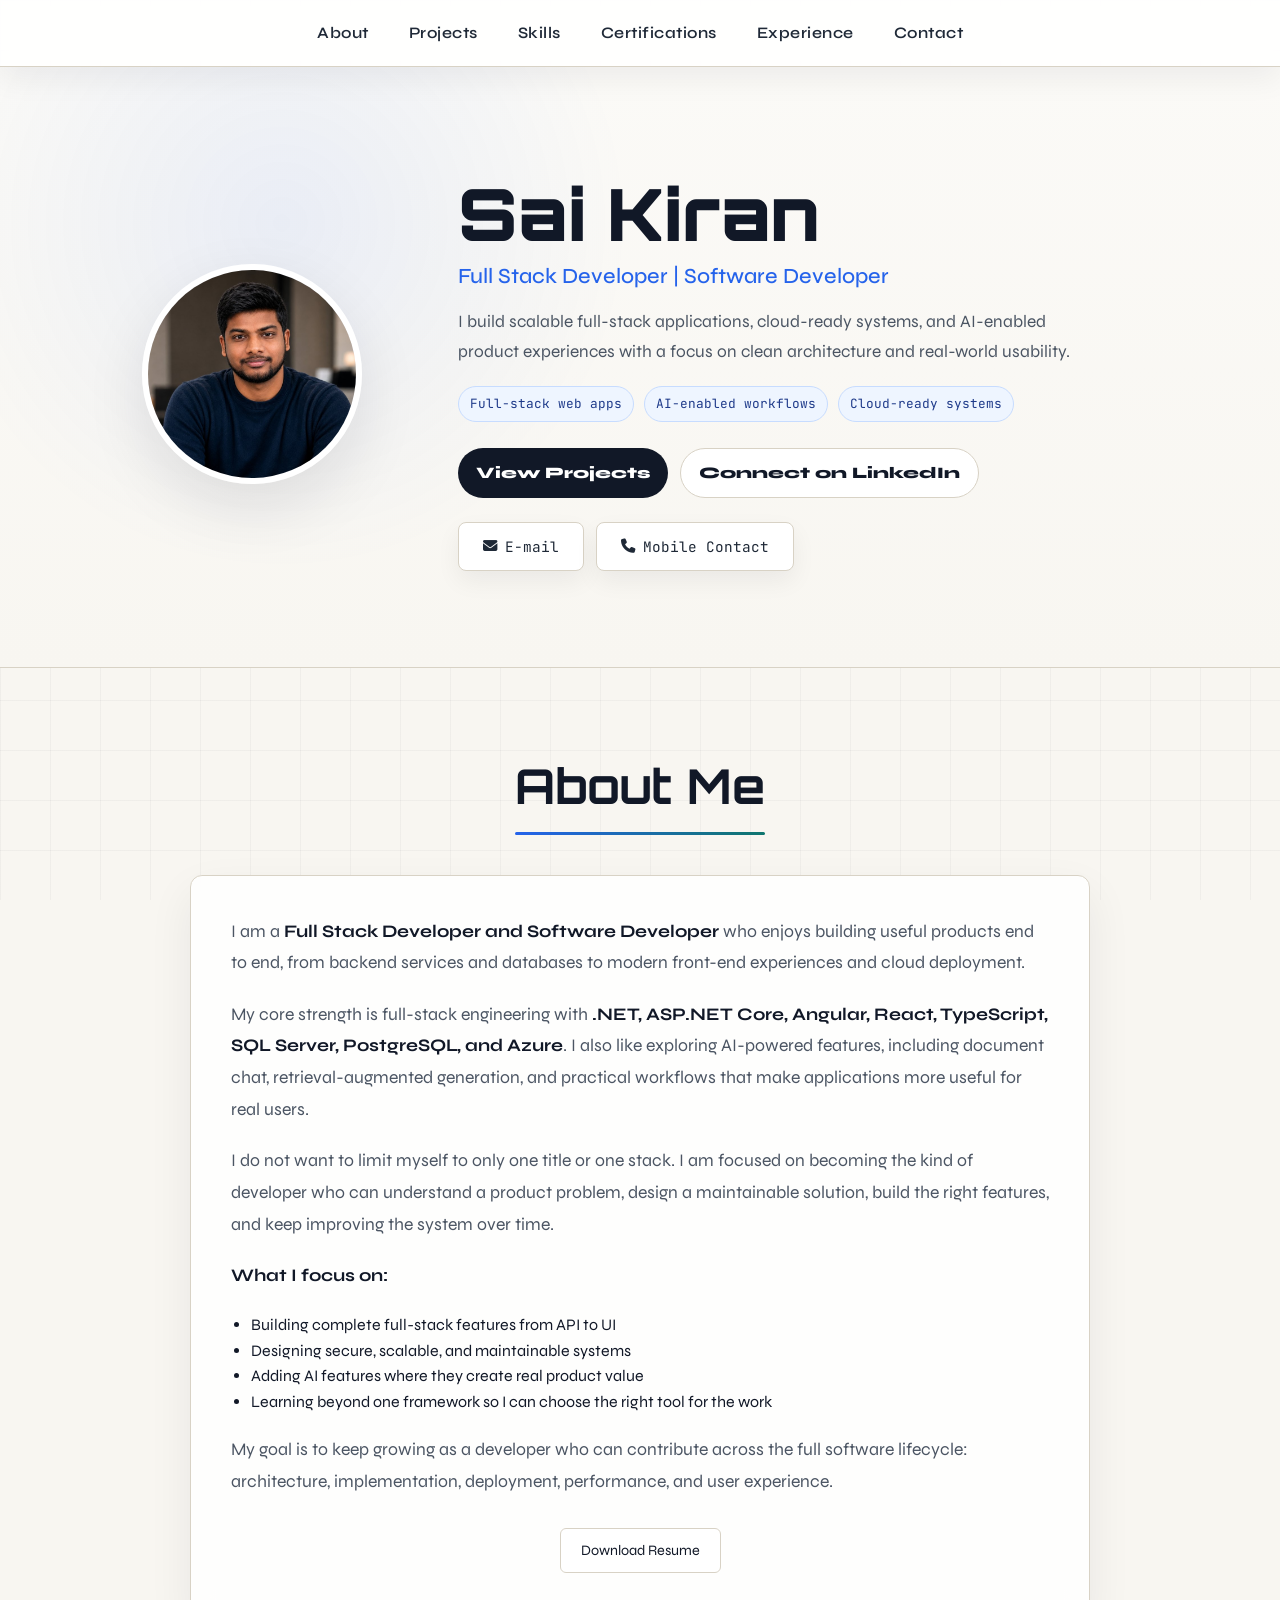
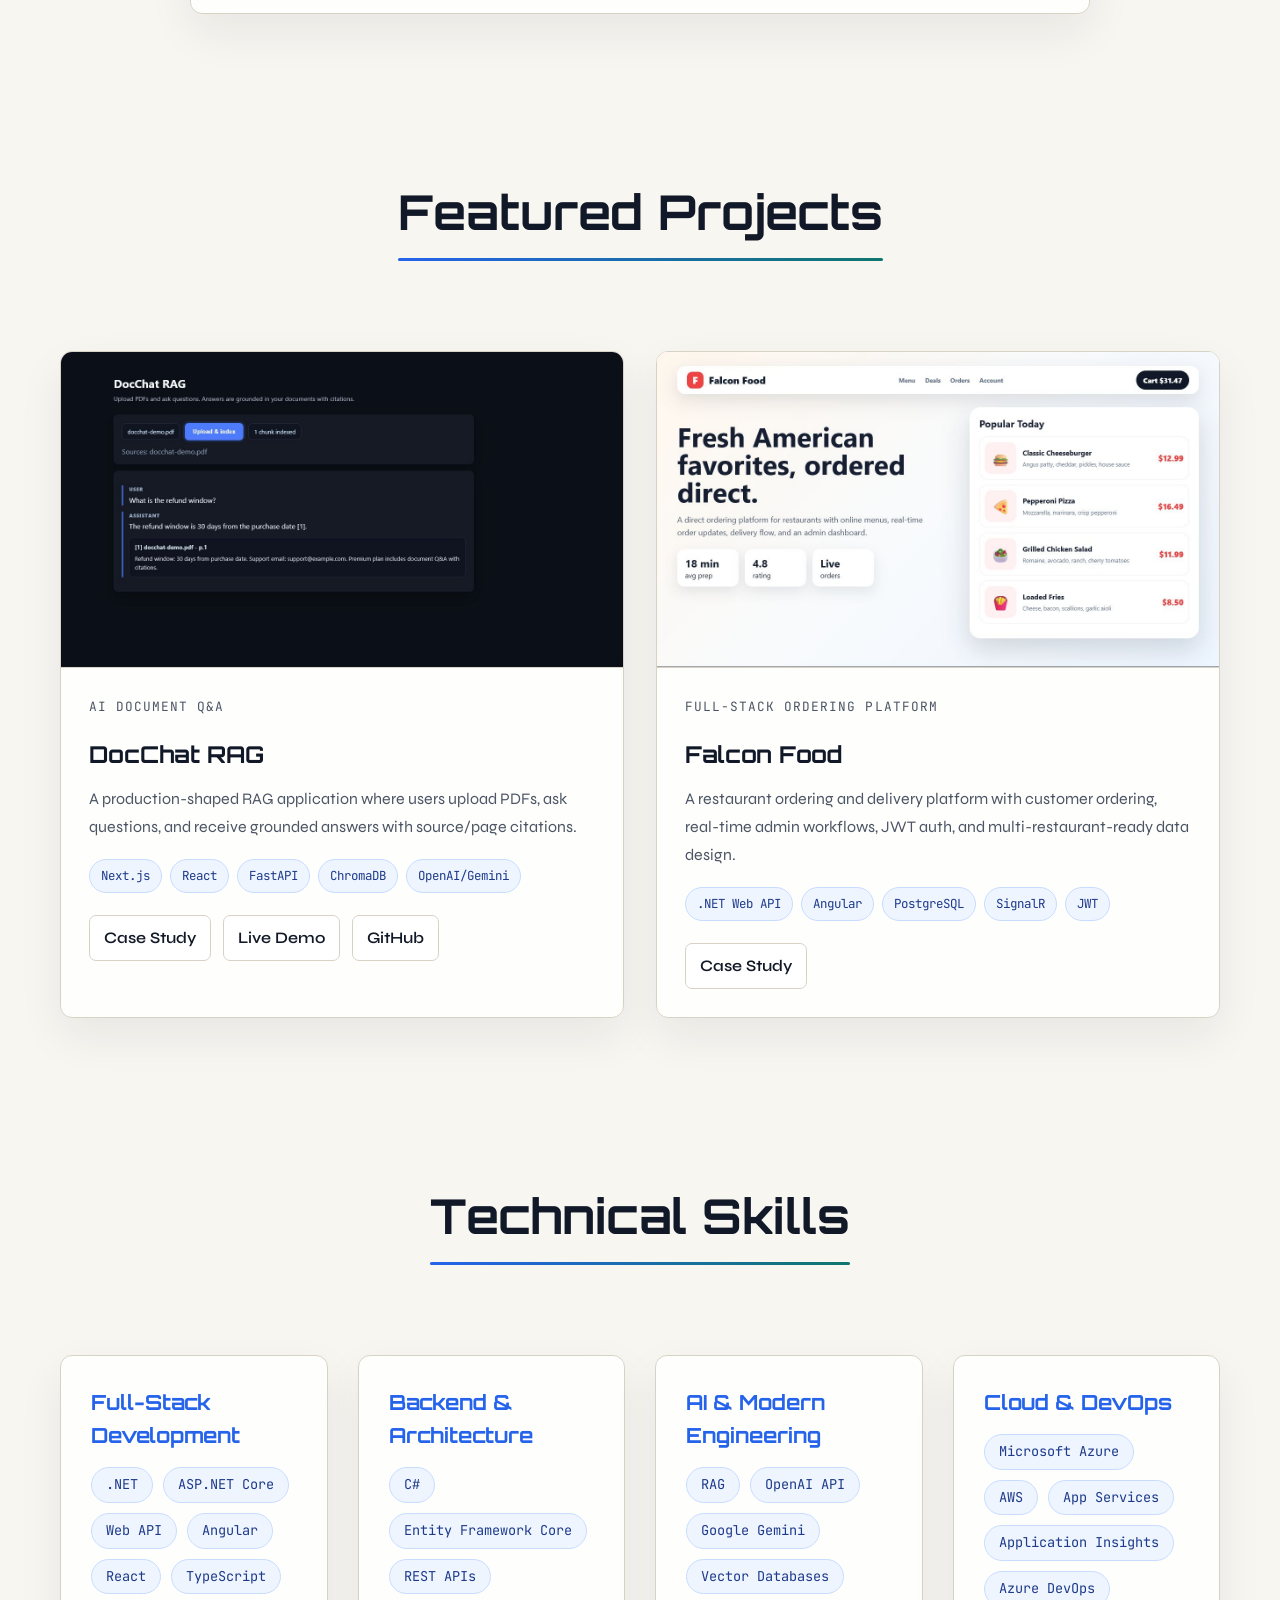
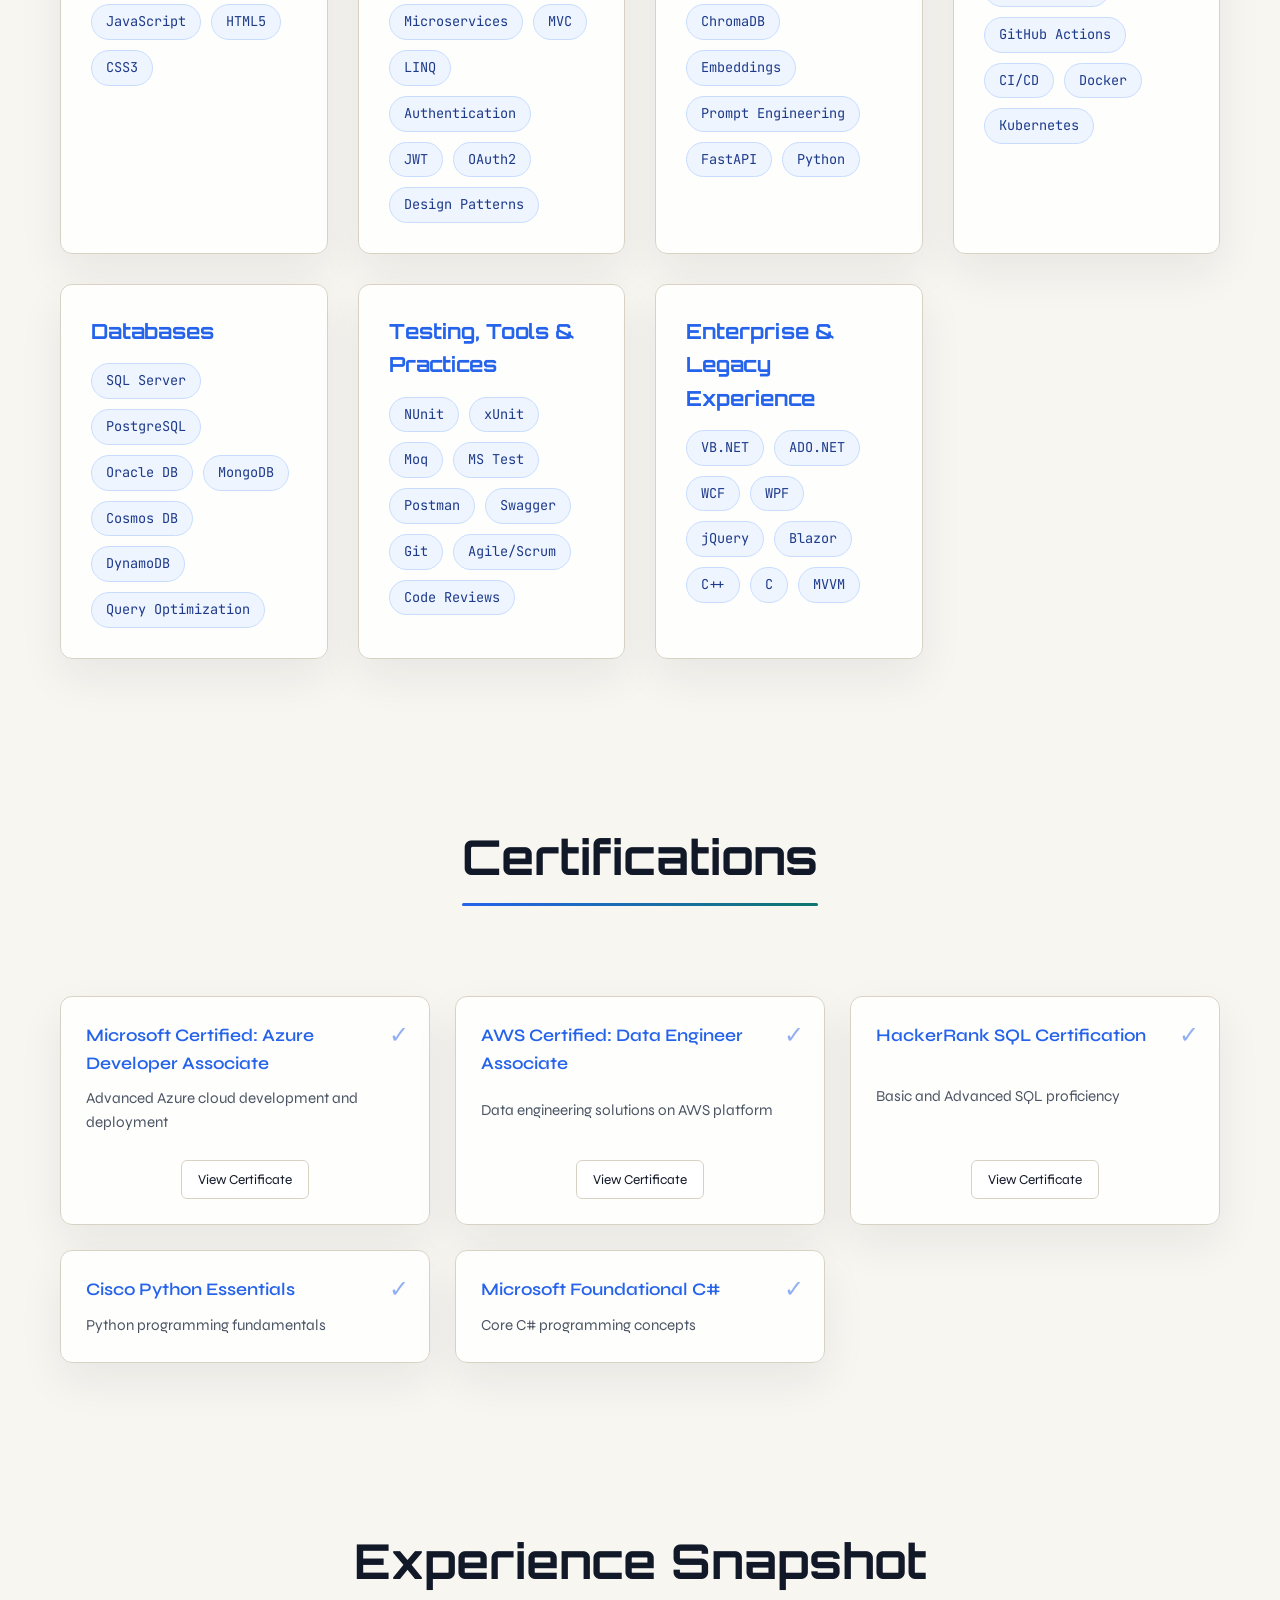
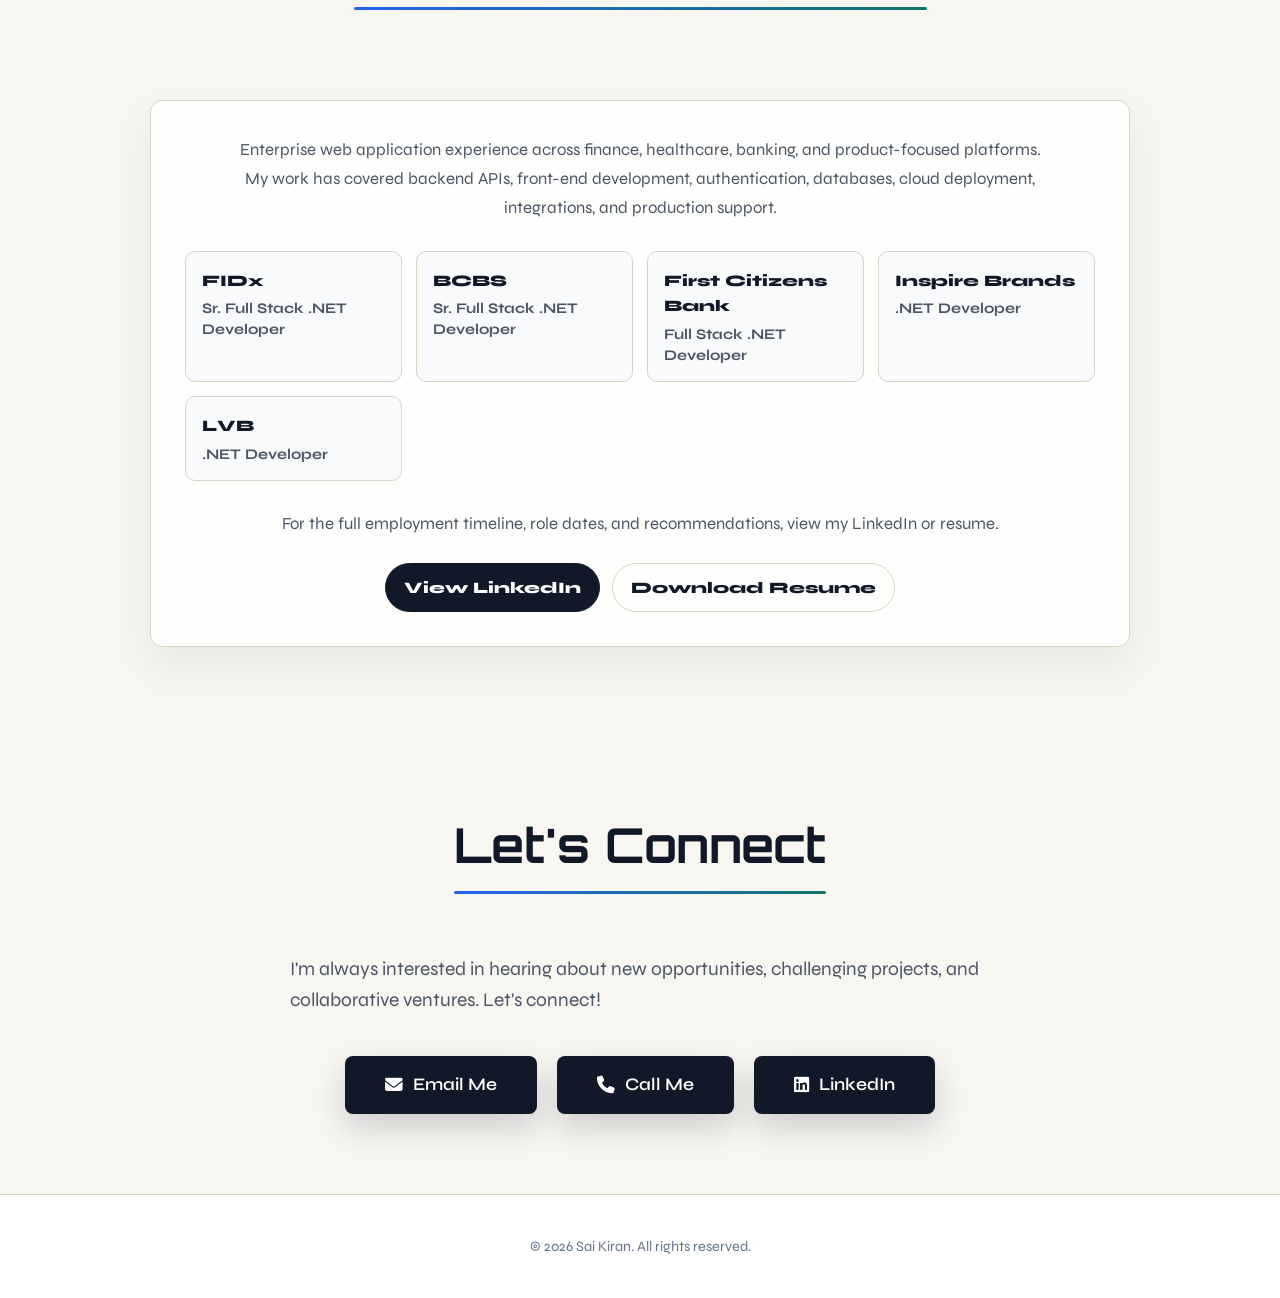
==== commit ae31ca23: "adding maintainance switch" ====
--- a/index.html
+++ b/index.html
@@ -8,6 +8,12 @@
     <meta name="author" content="Sai Kiran">
     <meta name="theme-color" content="#f8f6f1">
     <link rel="canonical" href="https://saikirannagam.com/">
+    <script src="/assets/js/site-config.js"></script>
+    <script>
+        if (window.SITE_CONFIG?.maintenanceMode) {
+            window.location.replace("/maintenance.html");
+        }
+    </script>
 
     <!-- Open Graph -->
     <meta property="og:type" content="website">
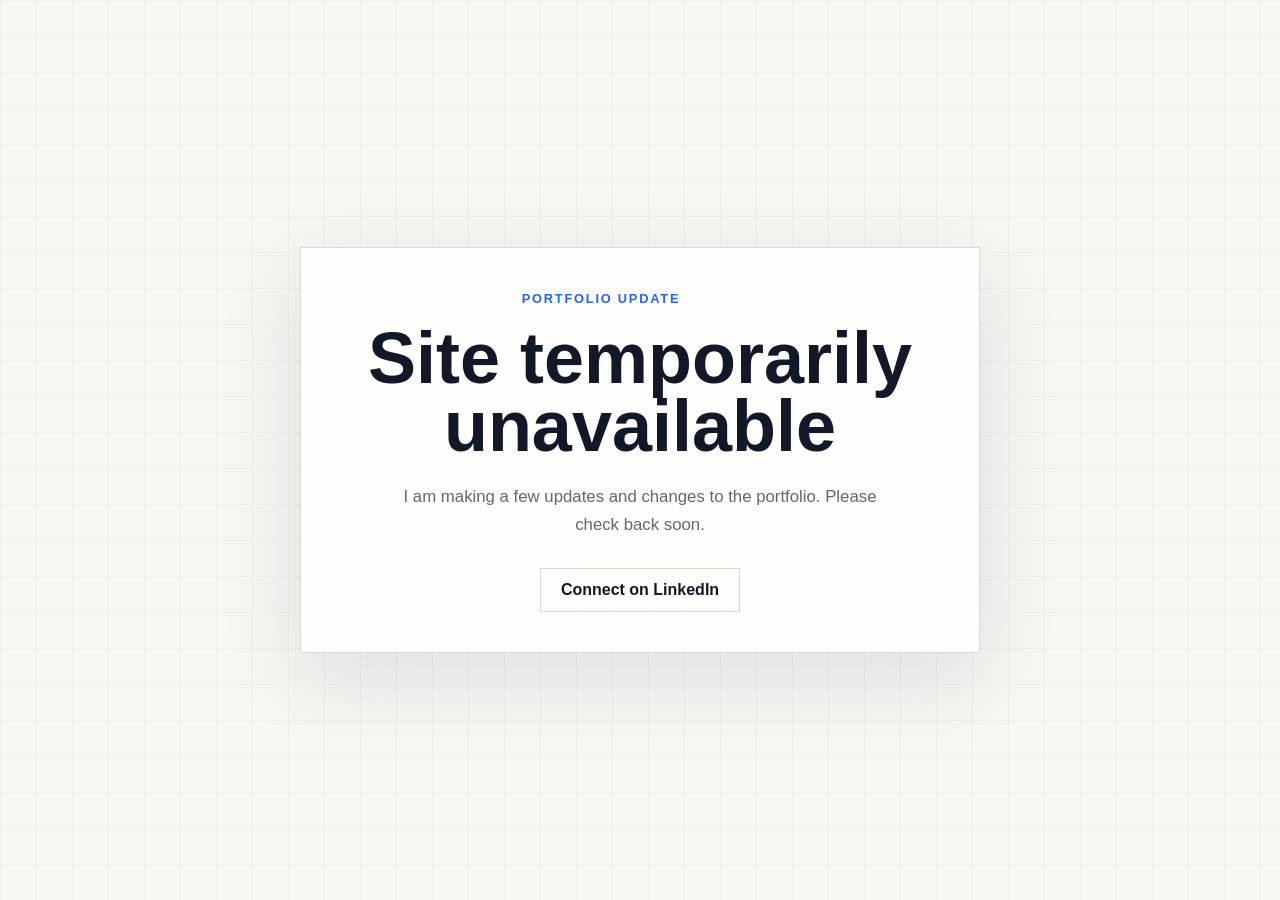
==== commit 488612aa: "Update index.html" ====
--- a/index.html
+++ b/index.html
@@ -14,6 +14,7 @@
             window.location.replace("/maintenance.html");
         }
     </script>
+    
 
     <!-- Open Graph -->
     <meta property="og:type" content="website">
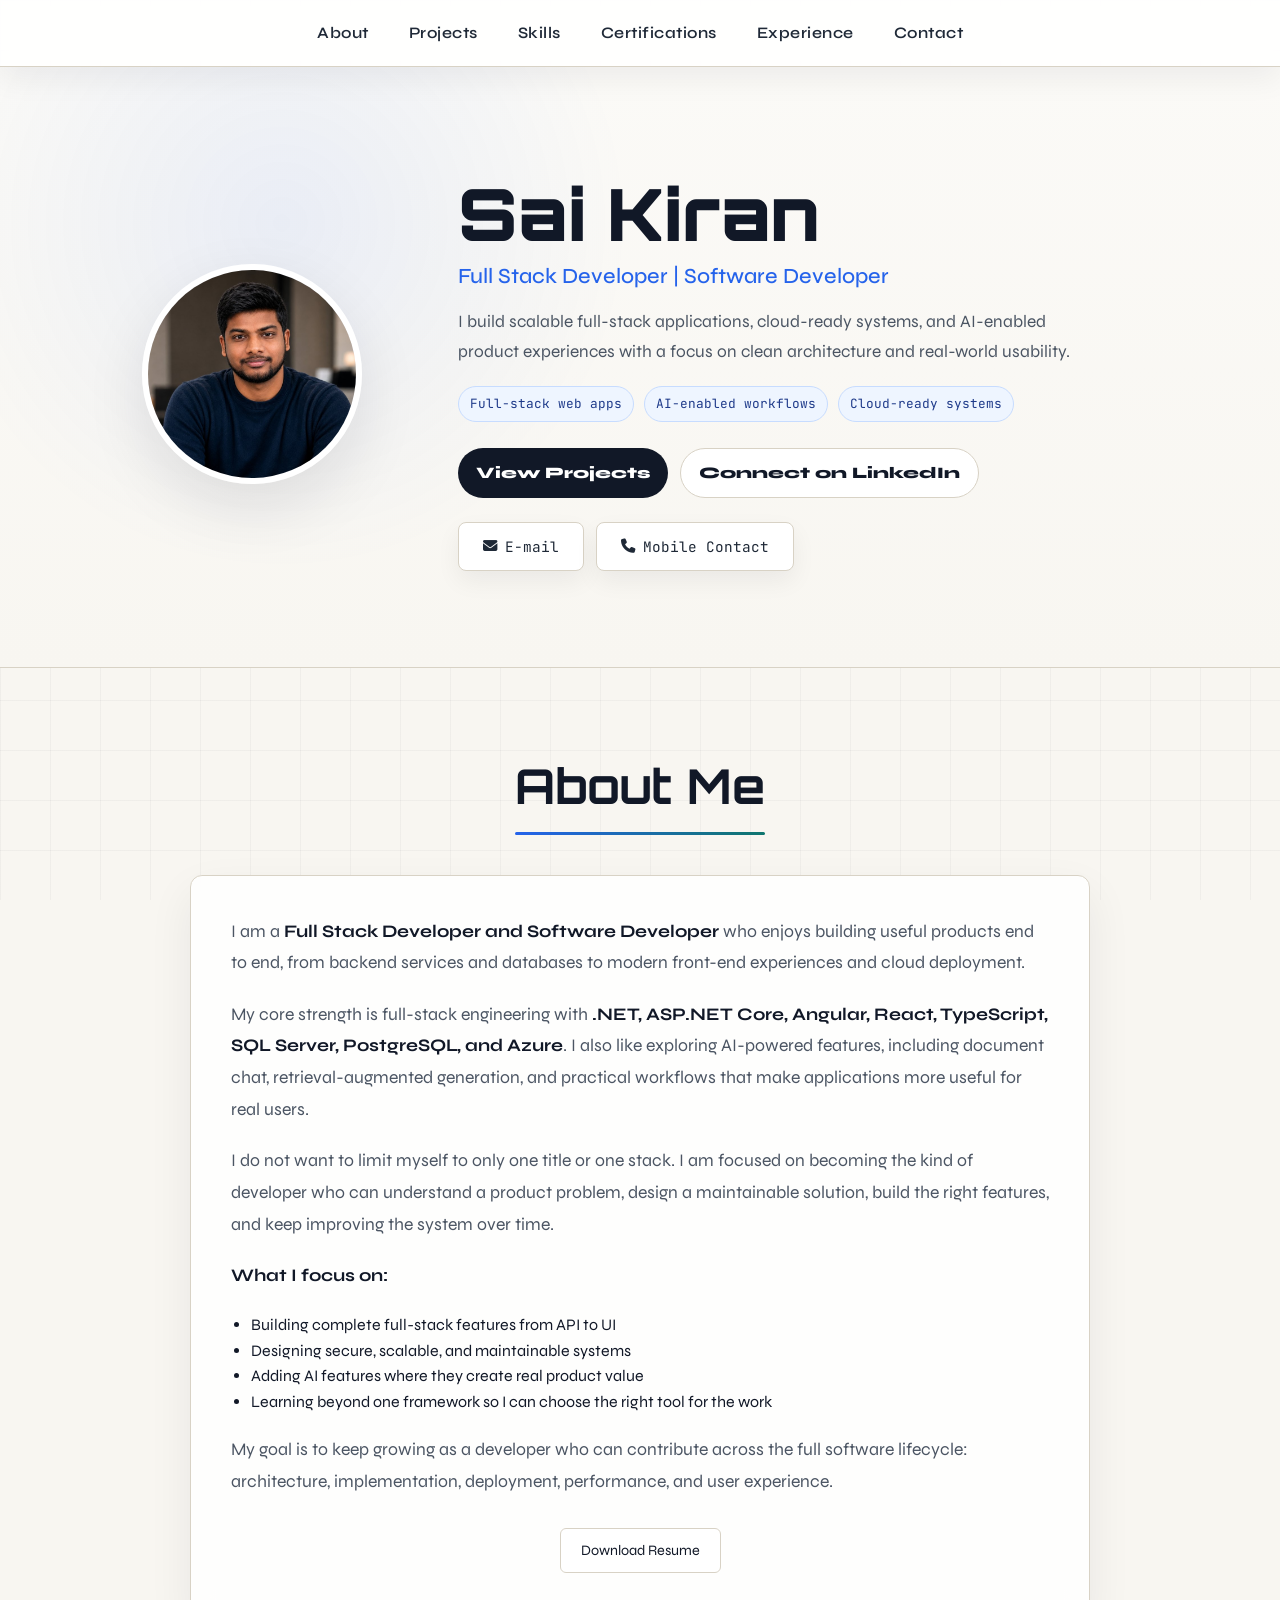
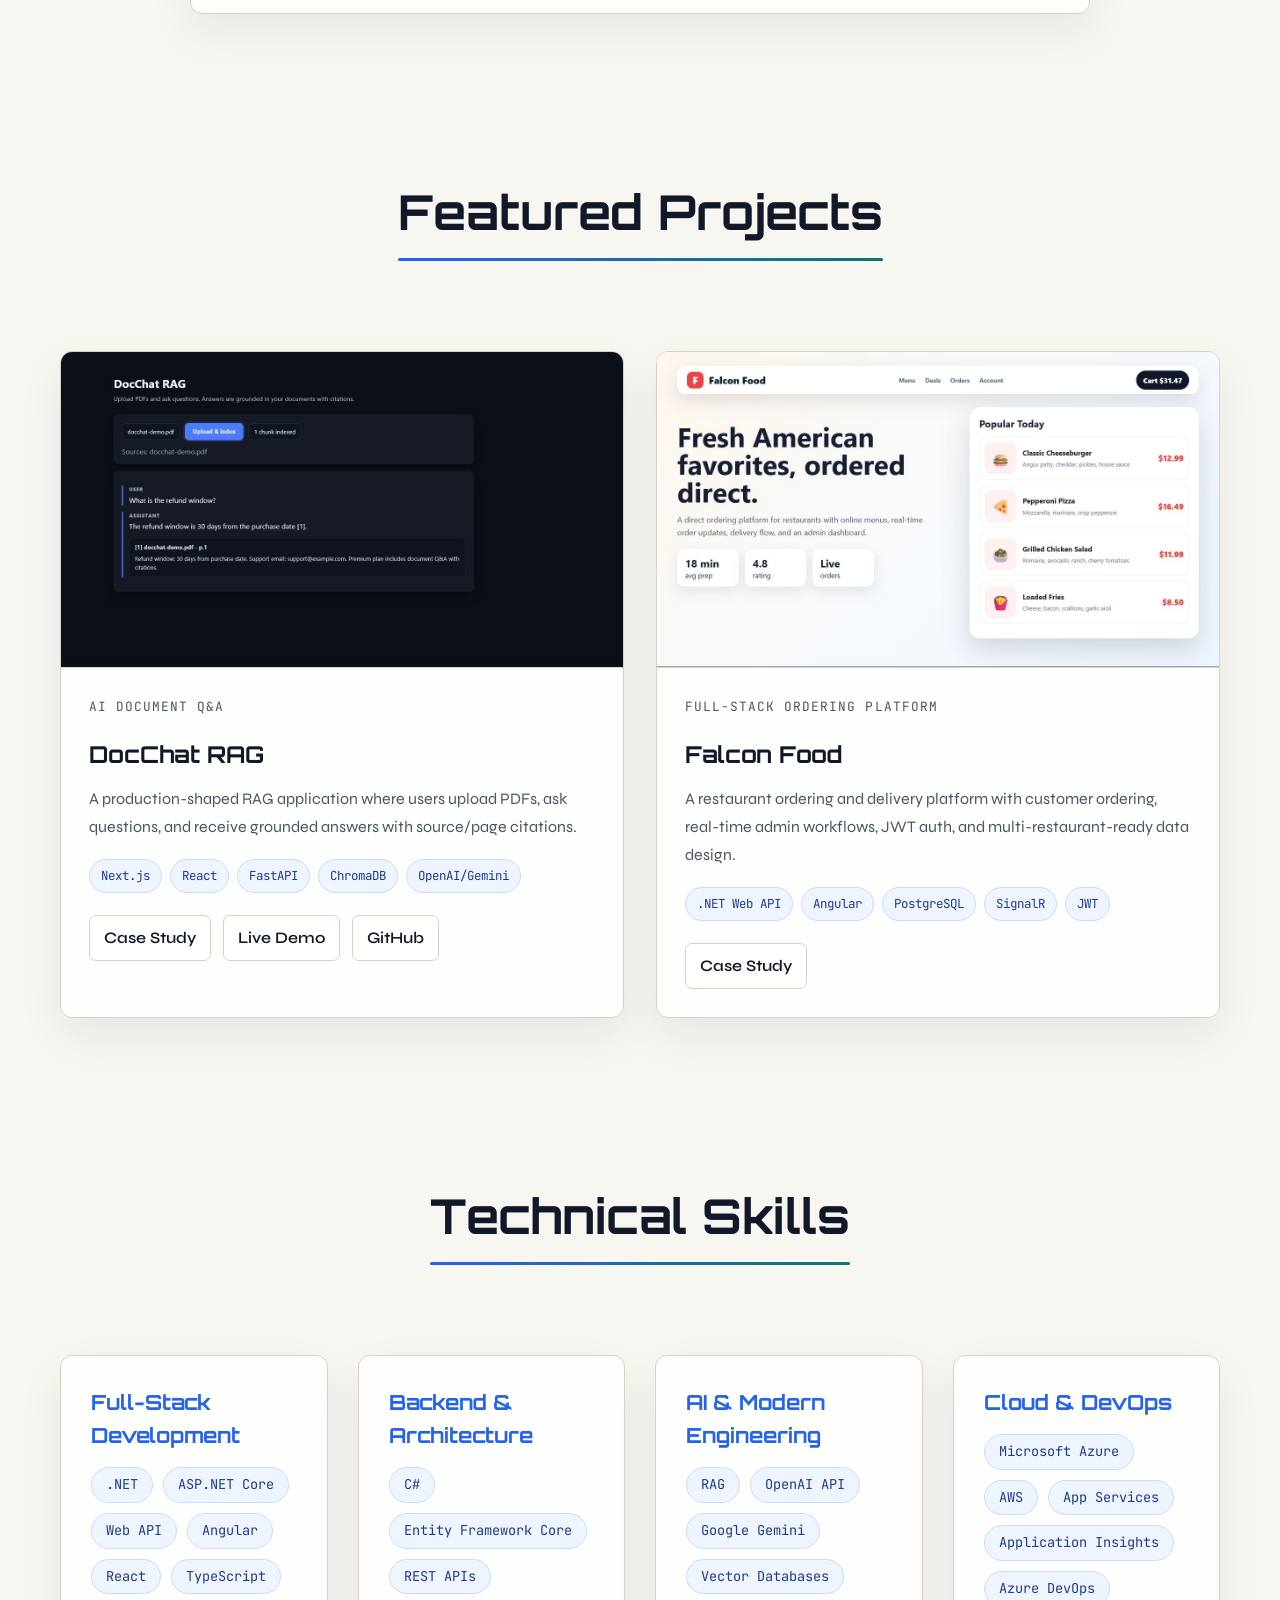
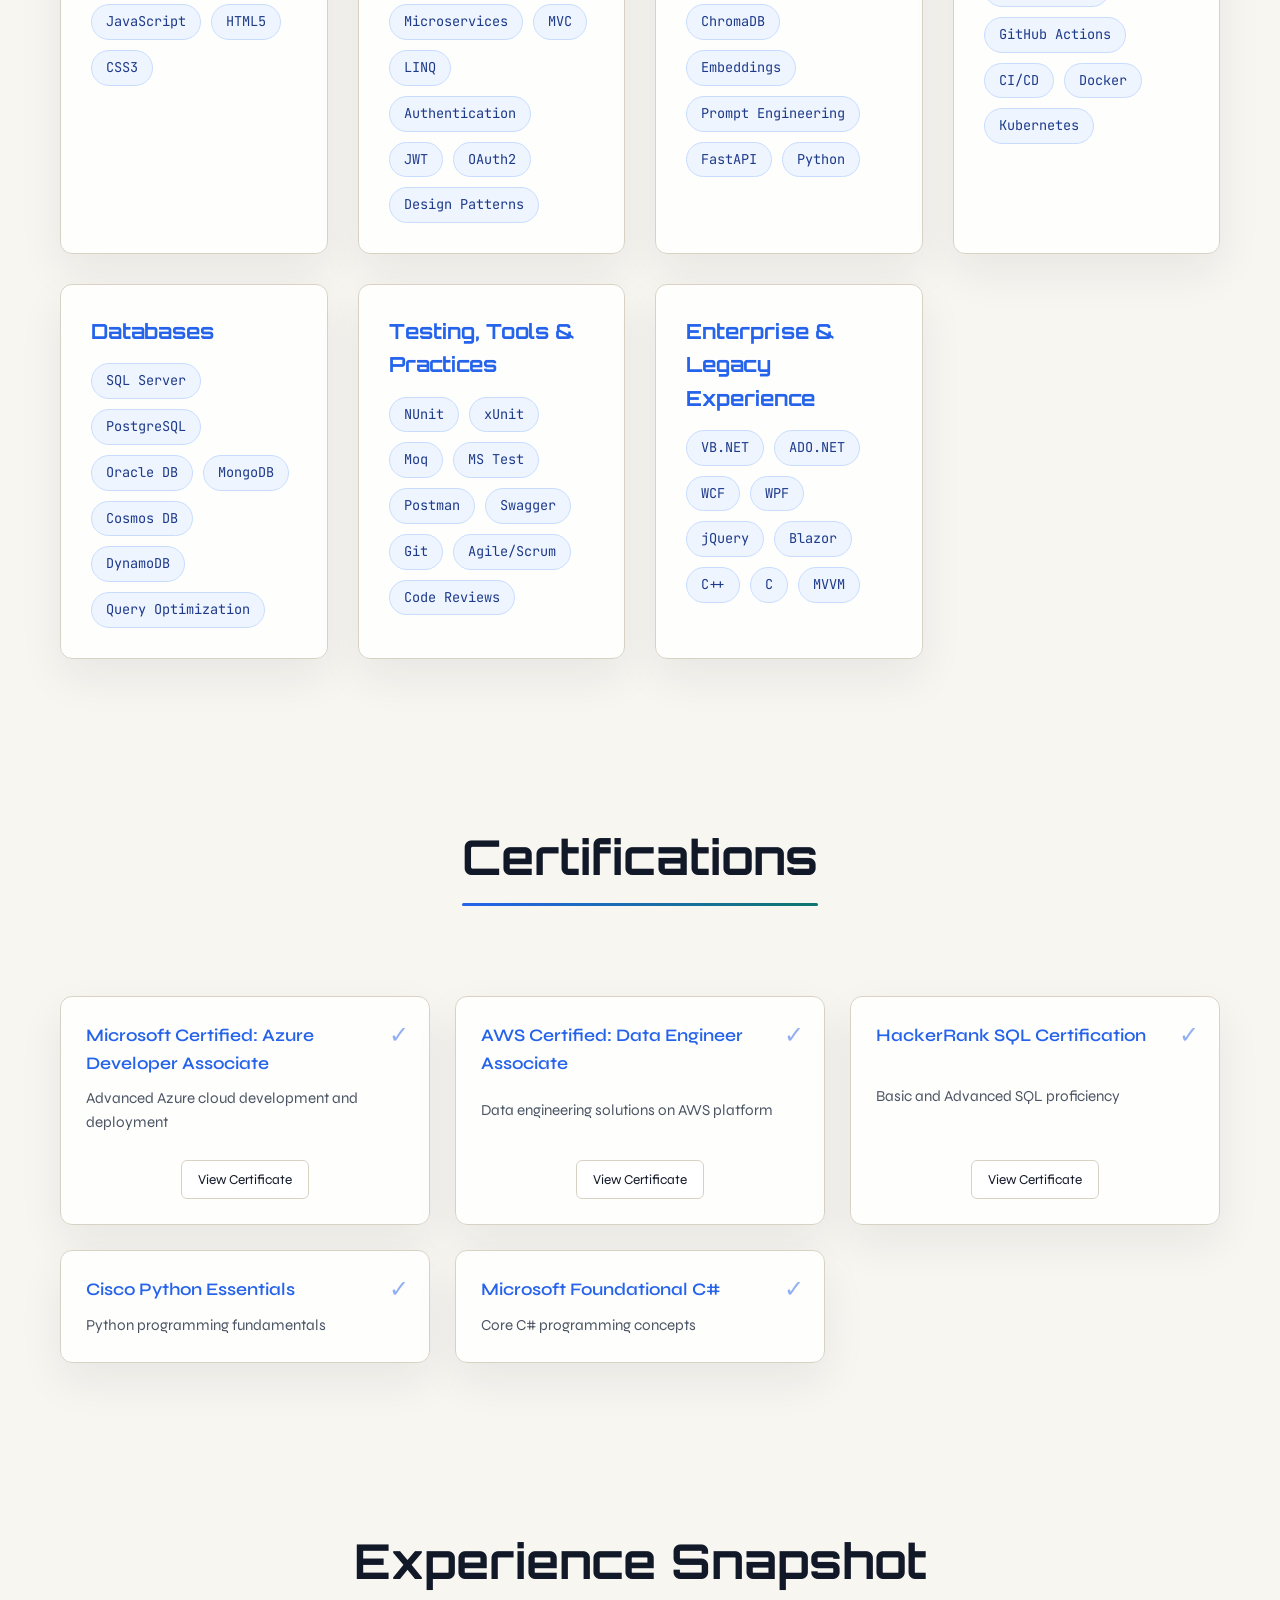
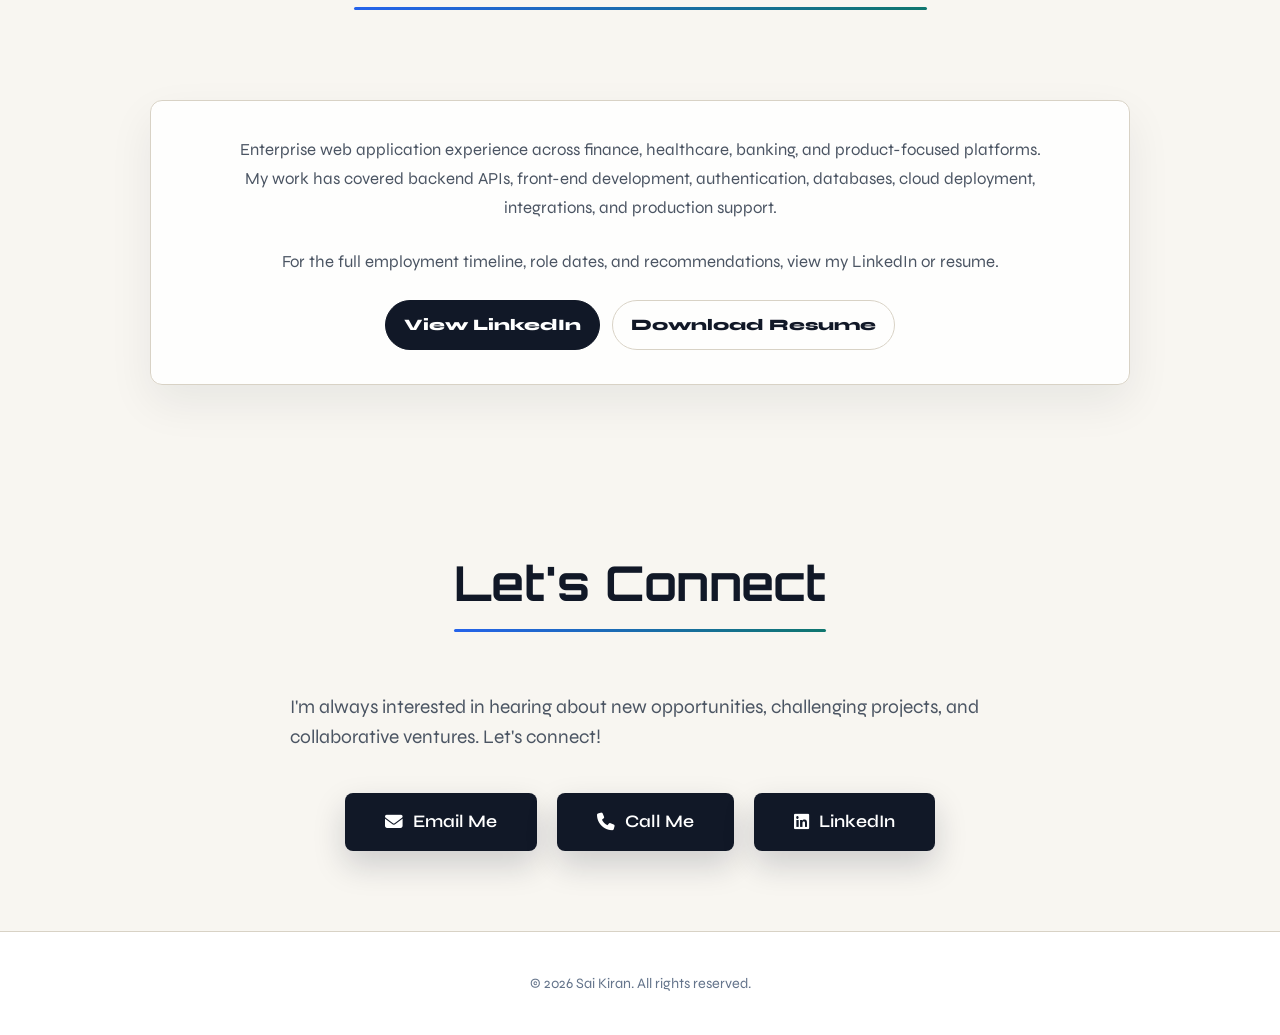
==== commit f6538817: "Switch to Actions build with two-profile injection + fixes" ====
--- a/index.html
+++ b/index.html
@@ -14,22 +14,18 @@
             window.location.replace("/maintenance.html");
         }
     </script>
-    
-
-    <!-- Open Graph -->
+
     <meta property="og:type" content="website">
     <meta property="og:title" content="Sai Kiran - Full Stack Developer | Software Developer">
     <meta property="og:description" content="Full stack and software developer building scalable applications with .NET, Angular, React, cloud platforms, and AI workflows.">
     <meta property="og:url" content="https://saikirannagam.com/">
     <meta property="og:image" content="https://saikirannagam.com/assets/img/profile-picture.jpg">
 
-    <!-- Twitter -->
     <meta name="twitter:card" content="summary_large_image">
     <meta name="twitter:title" content="Sai Kiran - Full Stack Developer | Software Developer">
     <meta name="twitter:description" content="Full stack and software developer building scalable applications with .NET, Angular, React, cloud platforms, and AI workflows.">
     <meta name="twitter:image" content="https://saikirannagam.com/assets/img/profile-picture.jpg">
 
-    <!-- Structured data -->
     <script type="application/ld+json">
     {
       "@context": "https://schema.org",
@@ -59,7 +55,6 @@
         function gtag(){dataLayer.push(arguments);}
         gtag('js', new Date());
         gtag('config', 'G-SC976TPC3T');
-        
     </script>
 
     <!-- Microsoft Clarity -->
@@ -170,8 +165,7 @@
 
             <div style="text-align: center;">
                 <div class="resume-link-box">
-                    <a href="/documents/Sai_Kiran_Nagam_Resume.pdf"
-                       download="Sai_Kiran_Nagam_Resume.pdf">
+                    <a href="/documents/Sai_Kiran_Nagam_Resume.pdf" download="Sai_Kiran_Nagam_Resume.pdf">
                         Download Resume
                     </a>
                 </div>
@@ -413,28 +407,7 @@
                     authentication, databases, cloud deployment, integrations, and production support.
                 </p>
 
-                <div class="experience-companies" aria-label="Recent experience highlights">
-                    <div class="experience-company">
-                        <span>FIDx</span>
-                        <strong>Sr. Full Stack .NET Developer</strong>
-                    </div>
-                    <div class="experience-company">
-                        <span>BCBS</span>
-                        <strong>Sr. Full Stack .NET Developer</strong>
-                    </div>
-                    <div class="experience-company">
-                        <span>First Citizens Bank</span>
-                        <strong>Full Stack .NET Developer</strong>
-                    </div>
-                    <div class="experience-company">
-                        <span>Inspire Brands</span>
-                        <strong>.NET Developer</strong>
-                    </div>
-                    <div class="experience-company">
-                        <span>LVB</span>
-                        <strong>.NET Developer</strong>
-                    </div>
-                </div>
+                <div id="experience-companies-slot"></div>
 
                 <p class="experience-note">
                     For the full employment timeline, role dates, and recommendations, view my LinkedIn or resume.
--- a/assets/css/styles.css
+++ b/assets/css/styles.css
@@ -1231,16 +1231,16 @@
 
 .project-detail-header {
     background:
-        linear-gradient(90deg, rgba(248, 246, 241, 0.96), rgba(248, 246, 241, 0.80)),
-        url("/assets/img/projects/docchat-answer.png") center right / 760px auto no-repeat;
+        radial-gradient(circle at 22% 26%, rgba(37, 99, 235, 0.06), transparent 34%),
+        linear-gradient(180deg, #fbfaf7 0%, #f8f6f1 100%);
     border-bottom: 1px solid var(--line);
     min-height: 0;
 }
 
 .falcon-detail .project-detail-header {
     background:
-        linear-gradient(90deg, rgba(248, 246, 241, 0.96), rgba(248, 246, 241, 0.80)),
-        url("/assets/img/projects/falconfood-customer.png") center right / 760px auto no-repeat;
+        radial-gradient(circle at 22% 26%, rgba(37, 99, 235, 0.06), transparent 34%),
+        linear-gradient(180deg, #fbfaf7 0%, #f8f6f1 100%);
 }
 
 .project-detail-nav a {
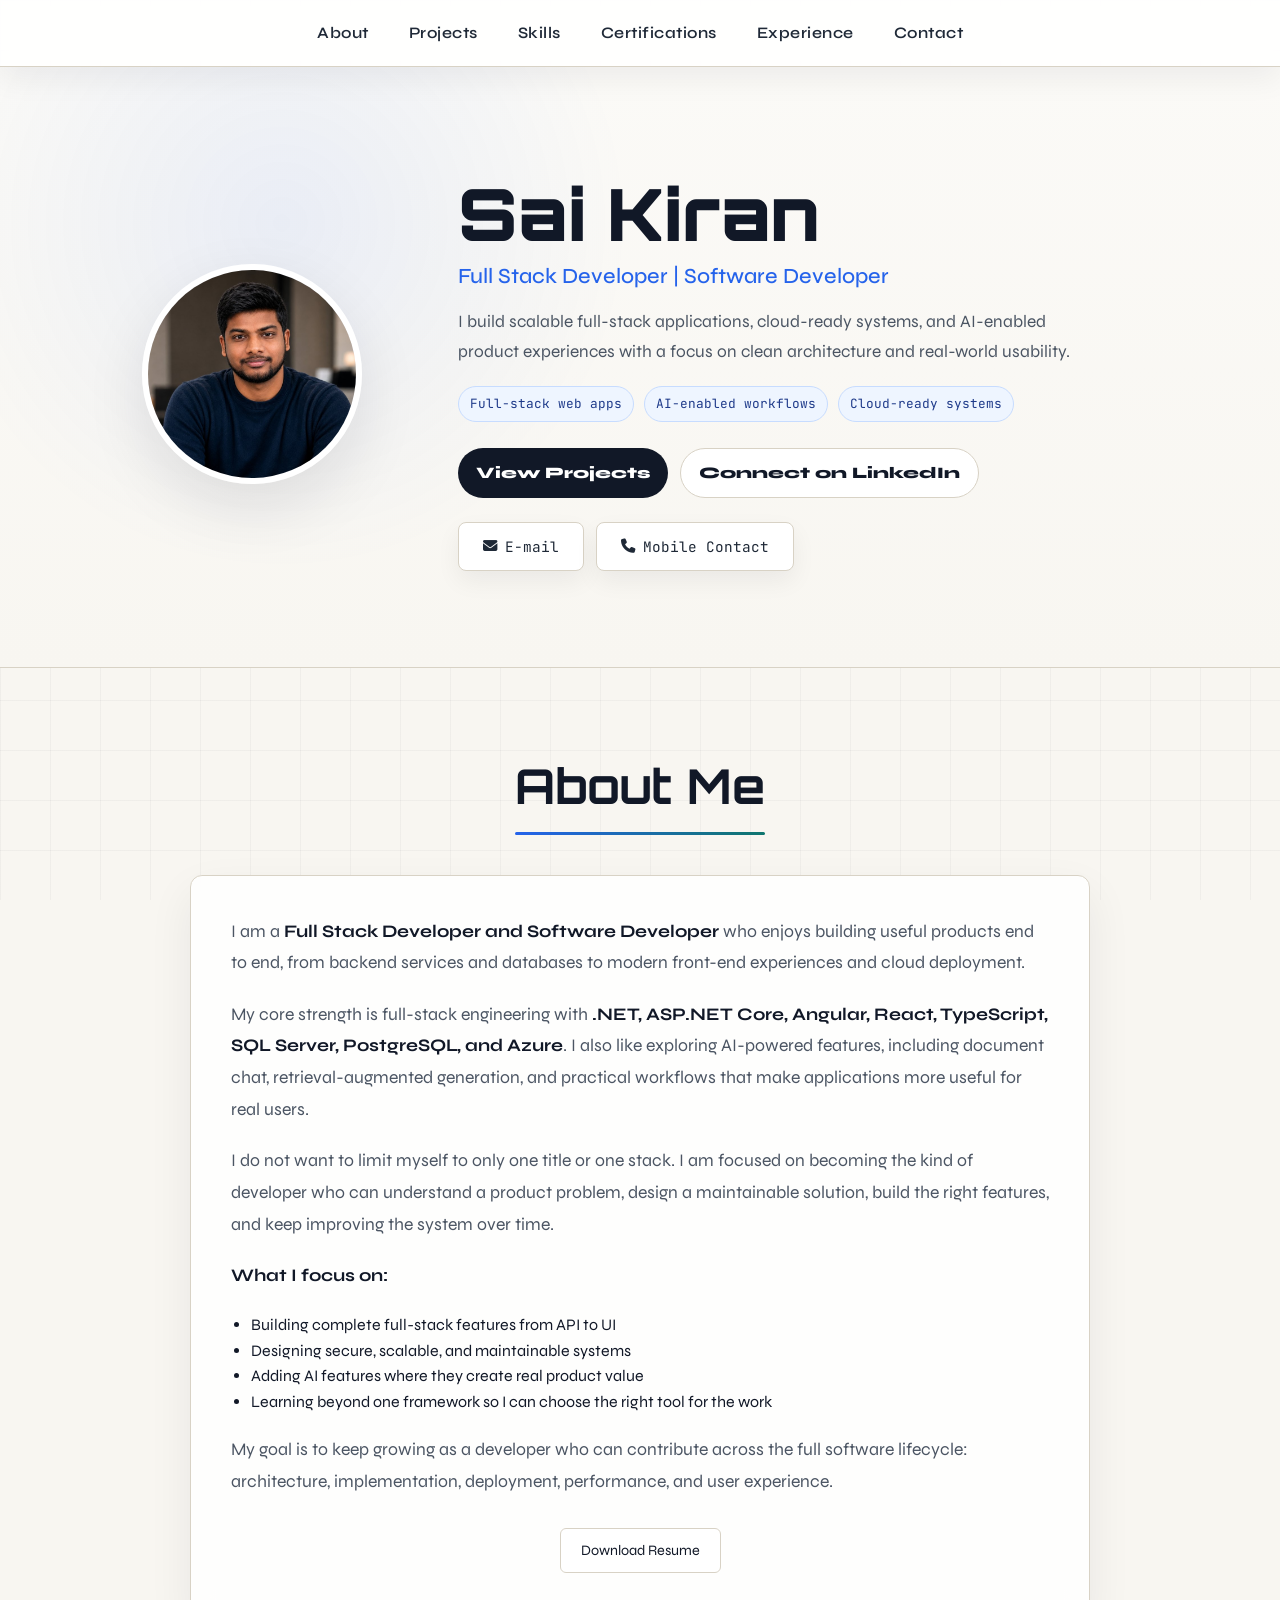
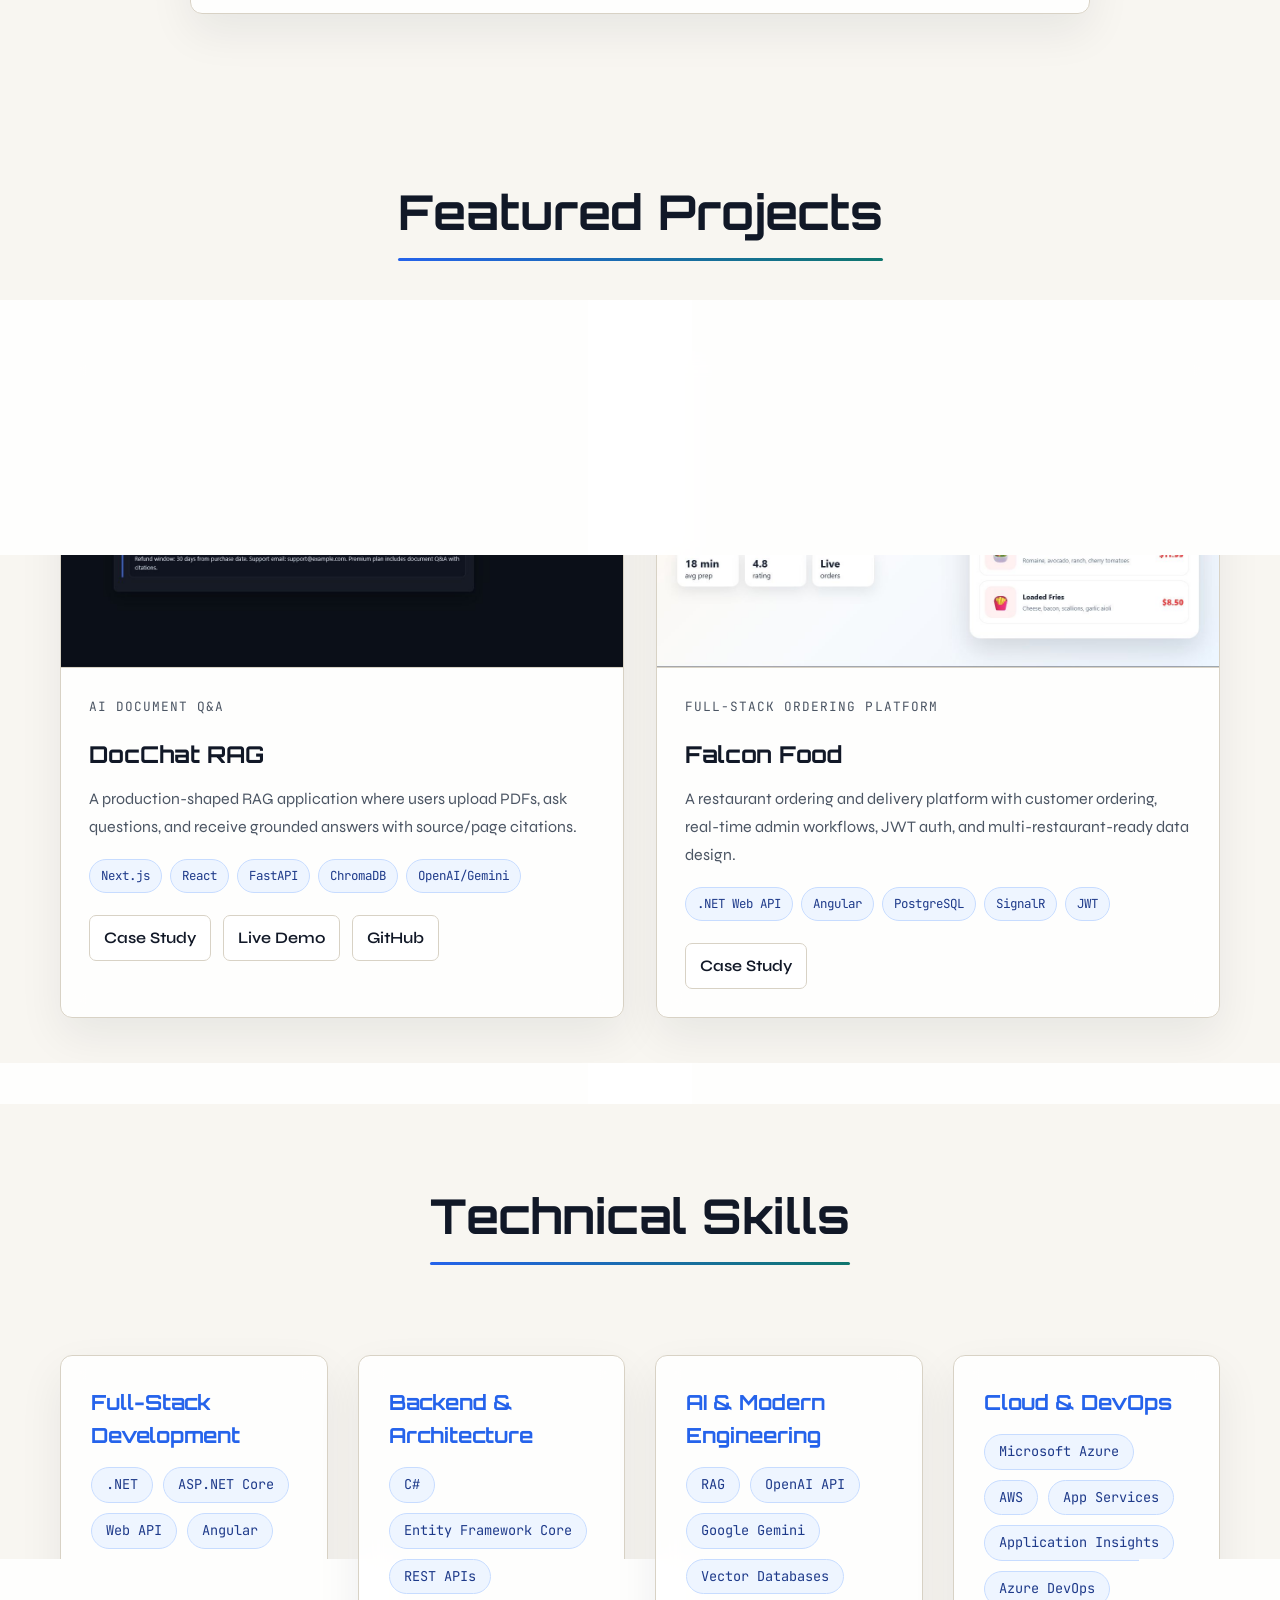
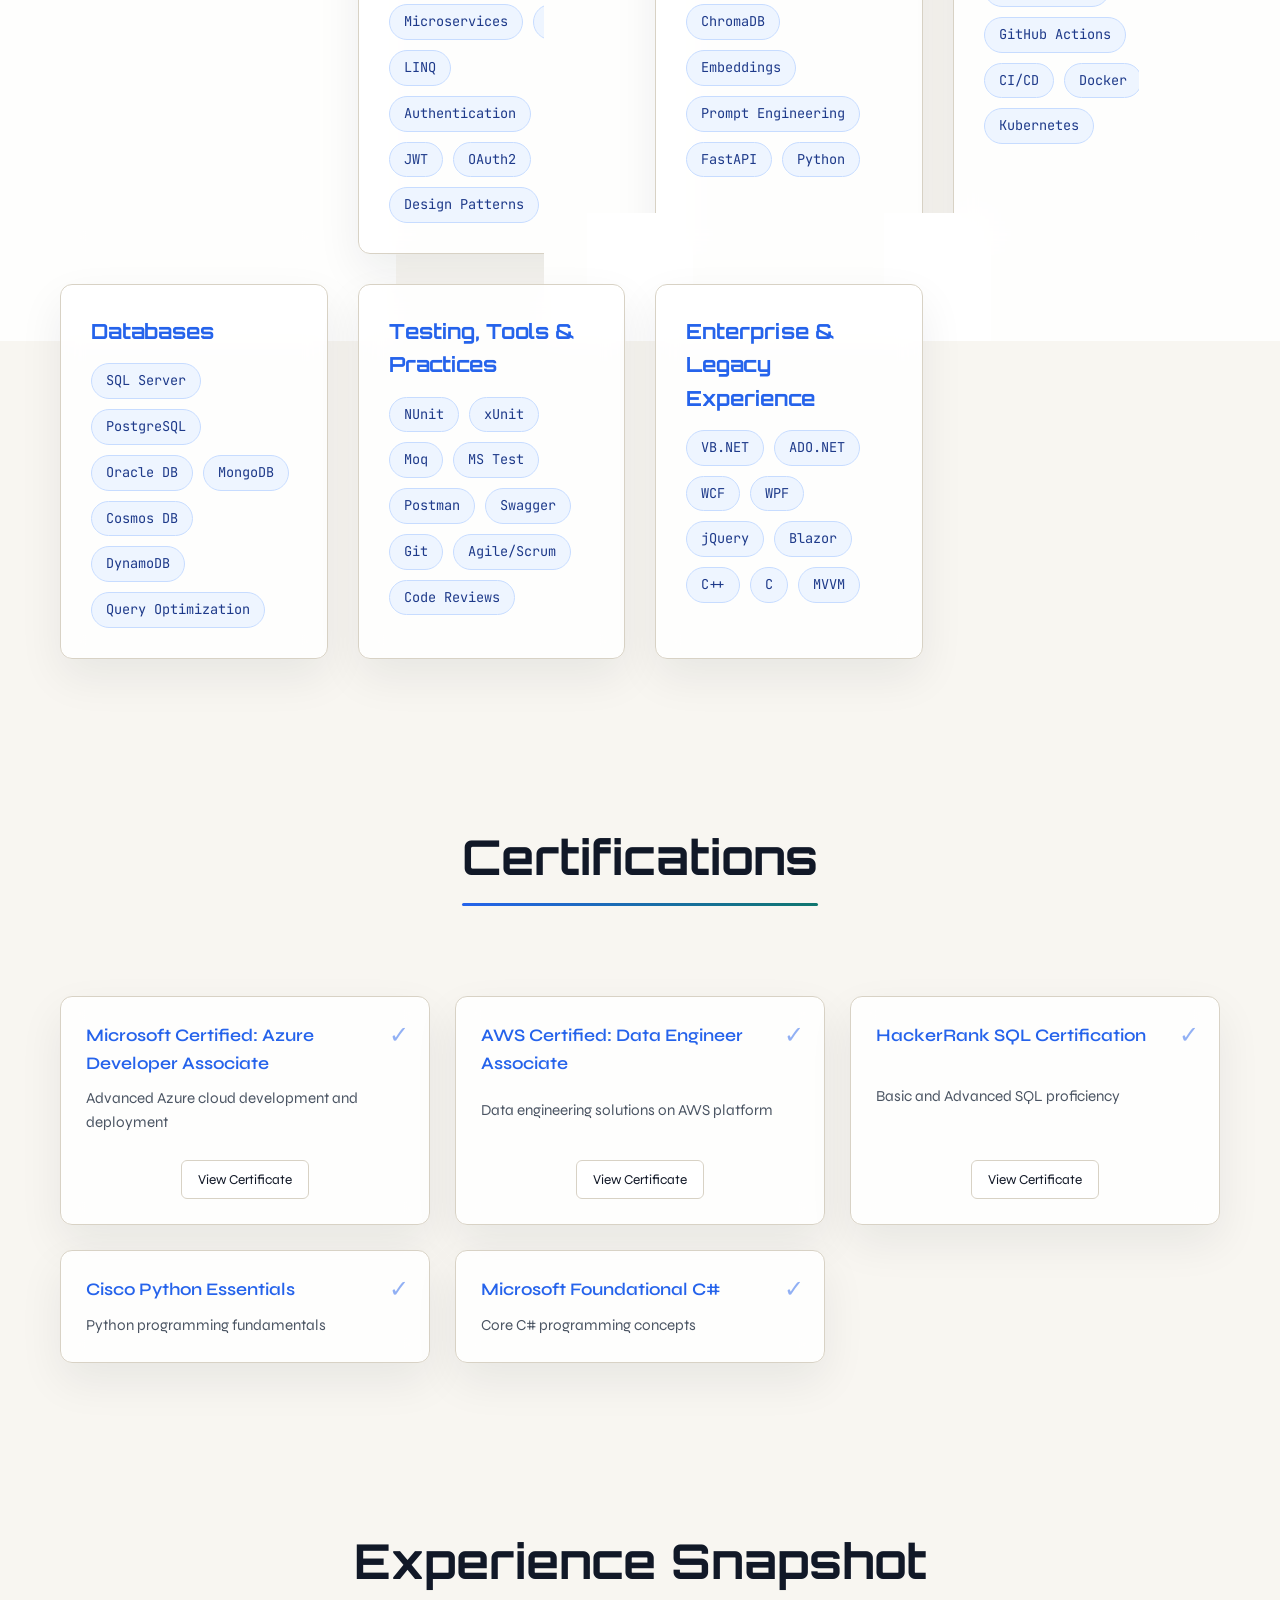
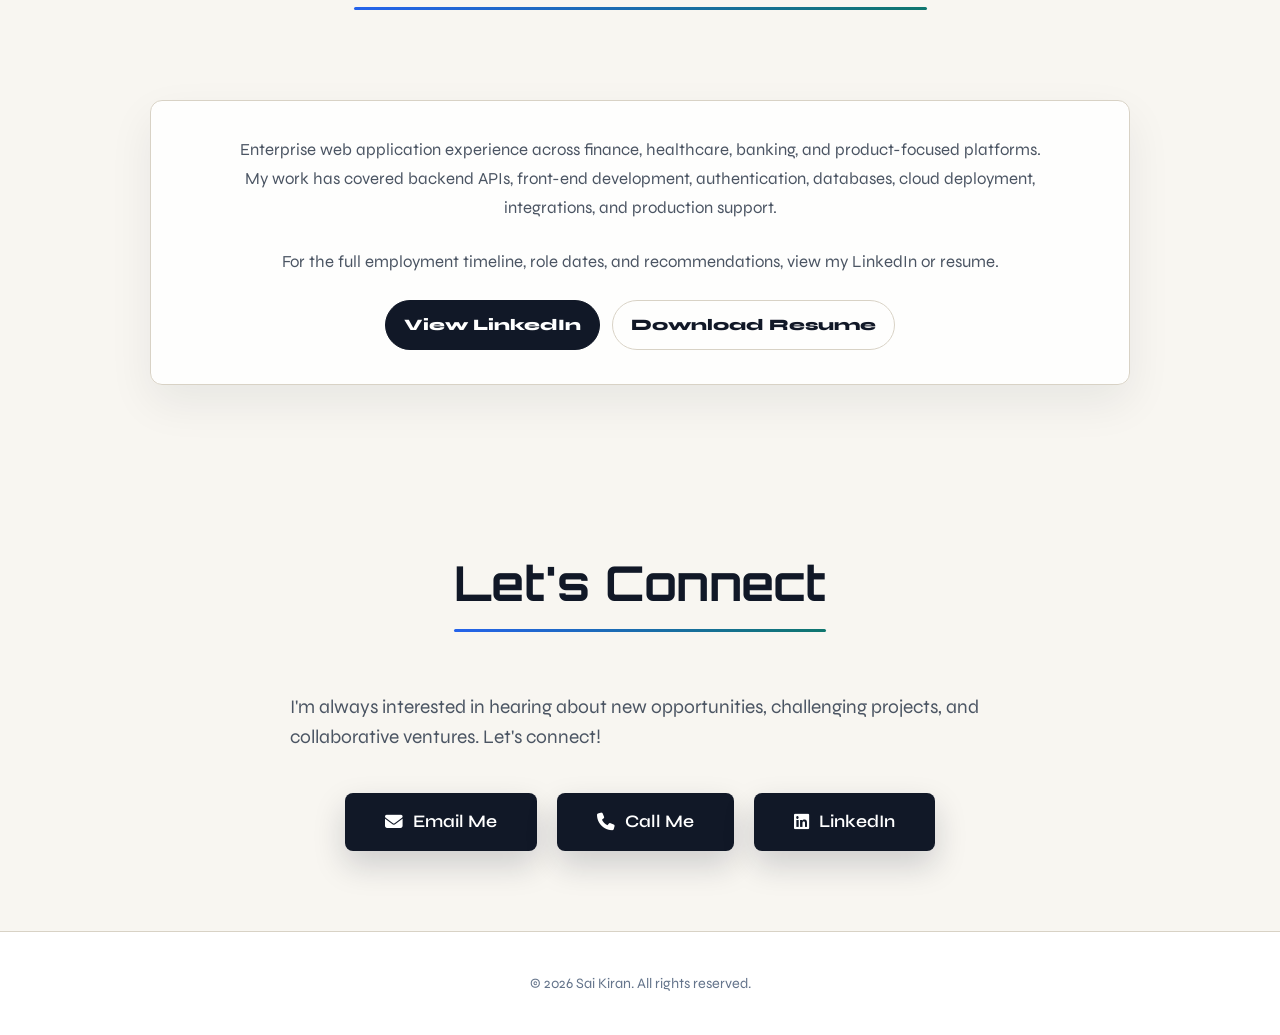
==== commit 6a14fe5d: "clearing conflict" ====
--- a/index.html
+++ b/index.html
@@ -14,7 +14,8 @@
             window.location.replace("/maintenance.html");
         }
     </script>
-
+    
+    <!-- Open Graph -->
     <meta property="og:type" content="website">
     <meta property="og:title" content="Sai Kiran - Full Stack Developer | Software Developer">
     <meta property="og:description" content="Full stack and software developer building scalable applications with .NET, Angular, React, cloud platforms, and AI workflows.">
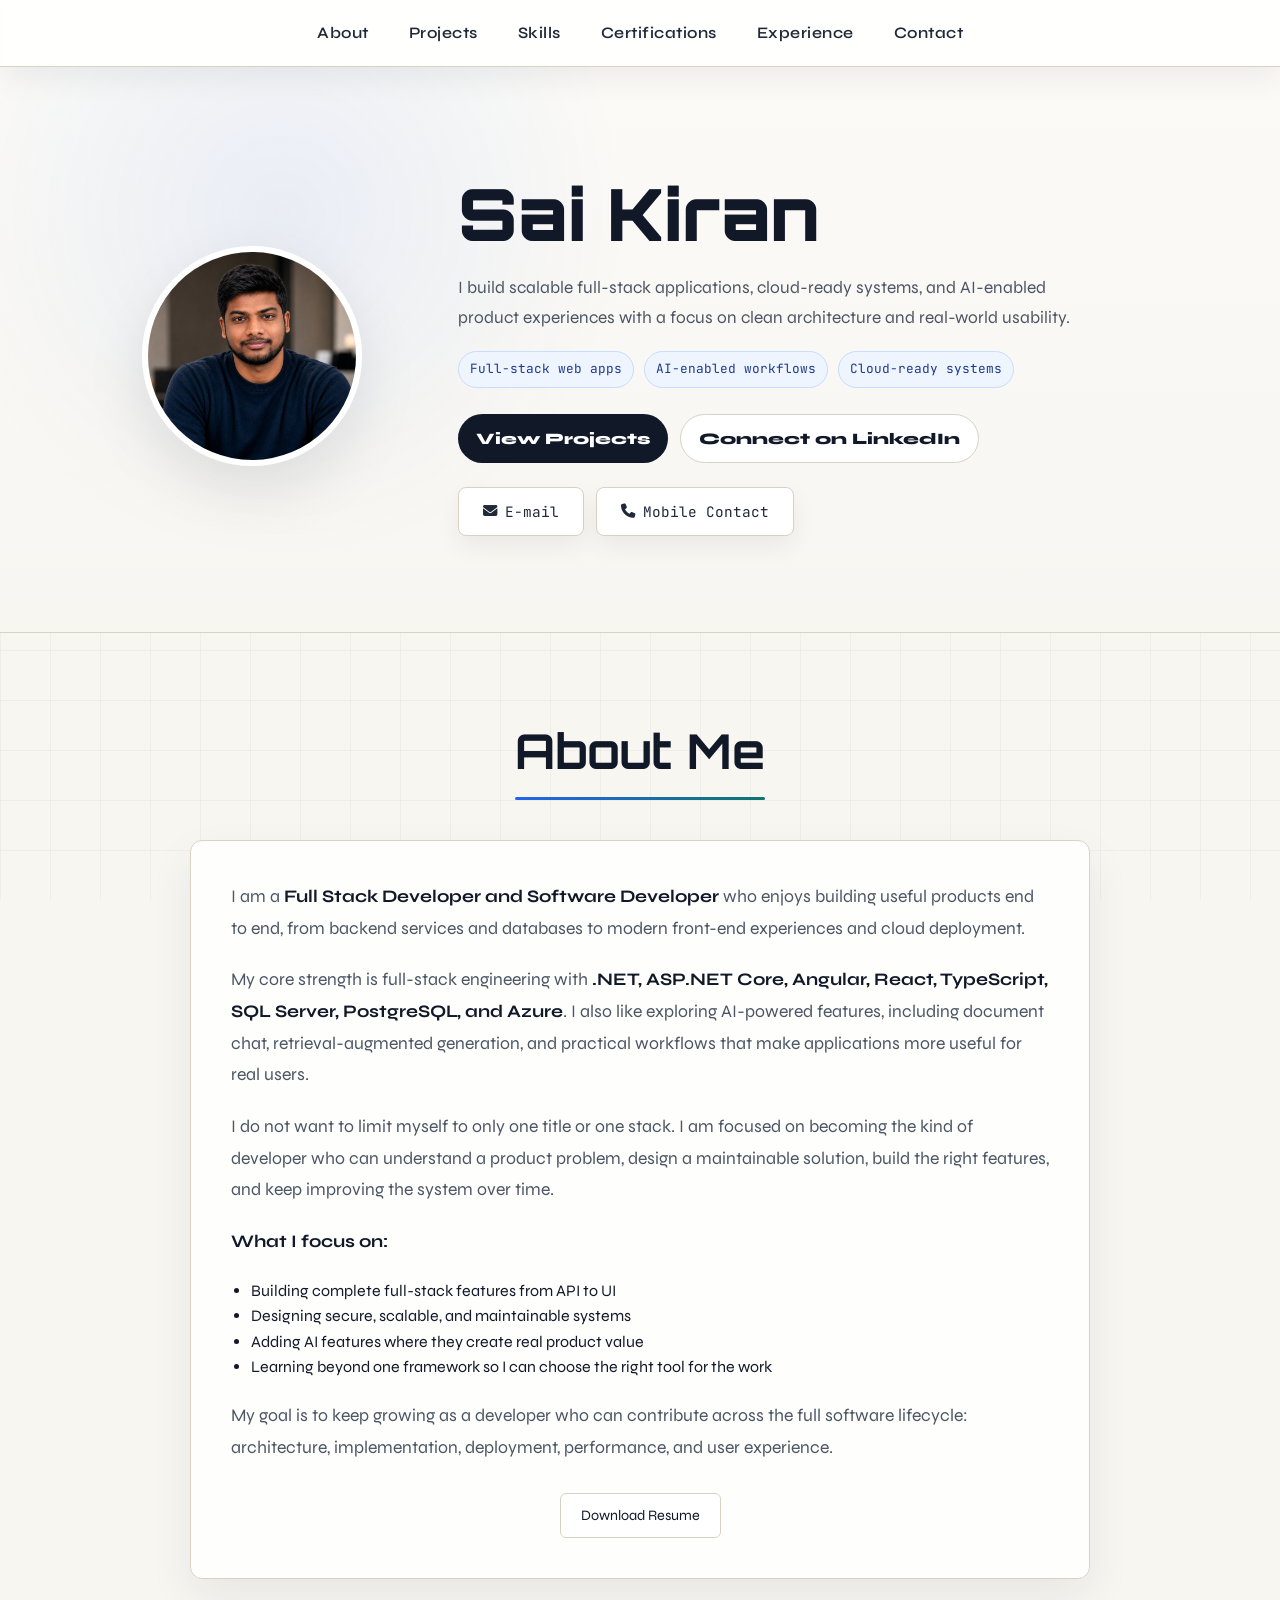
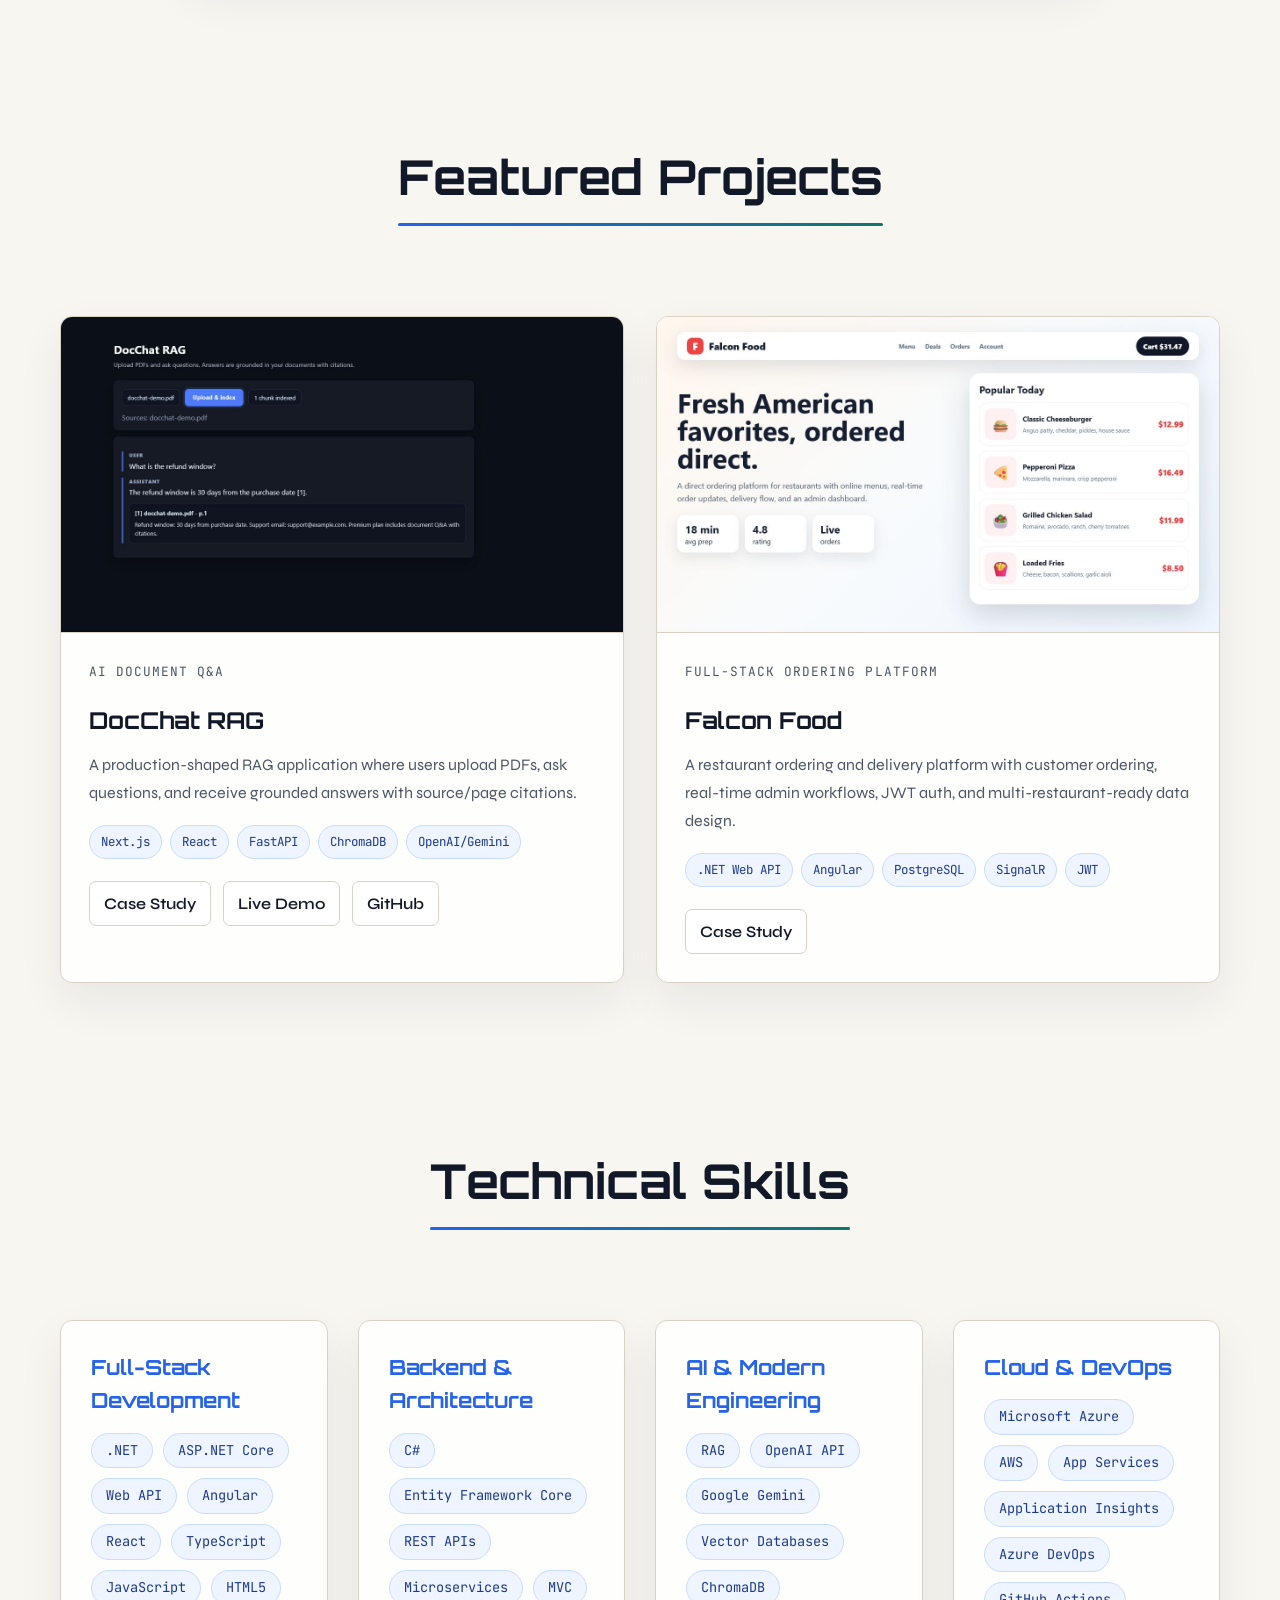
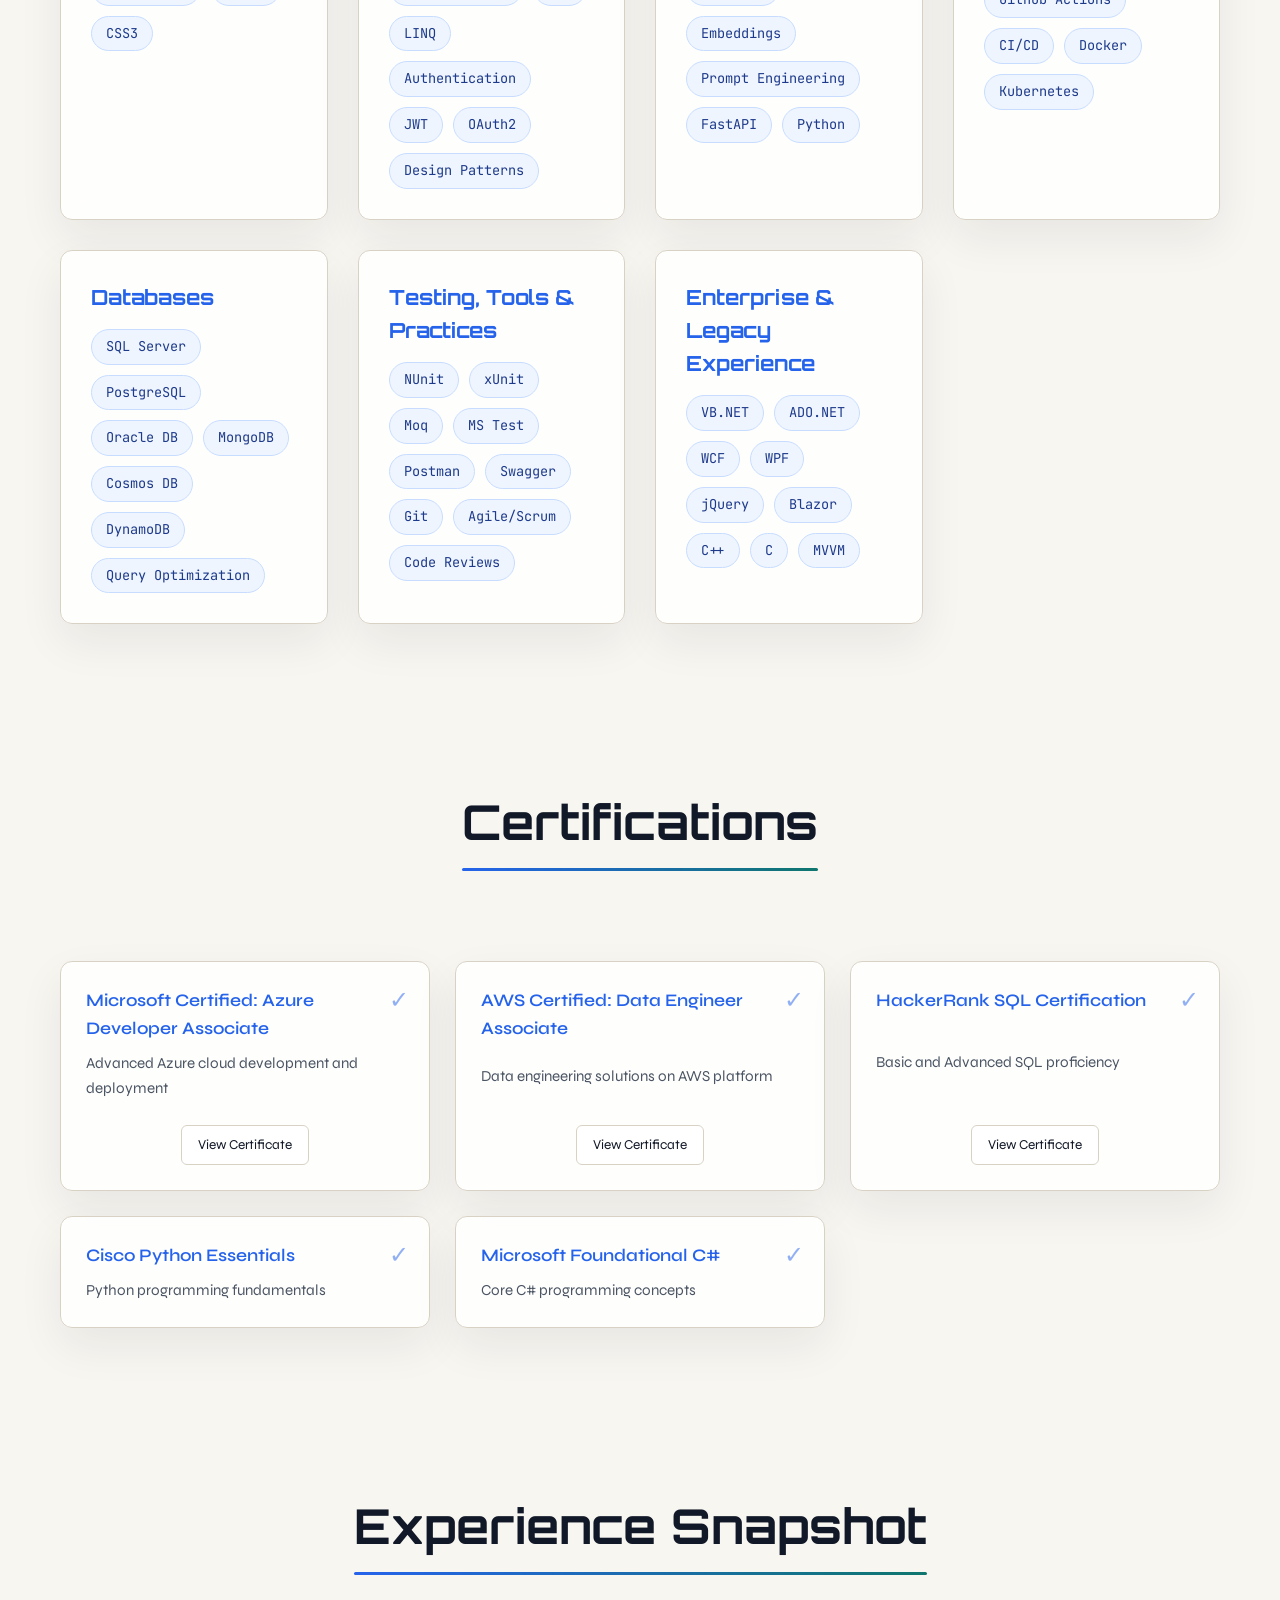
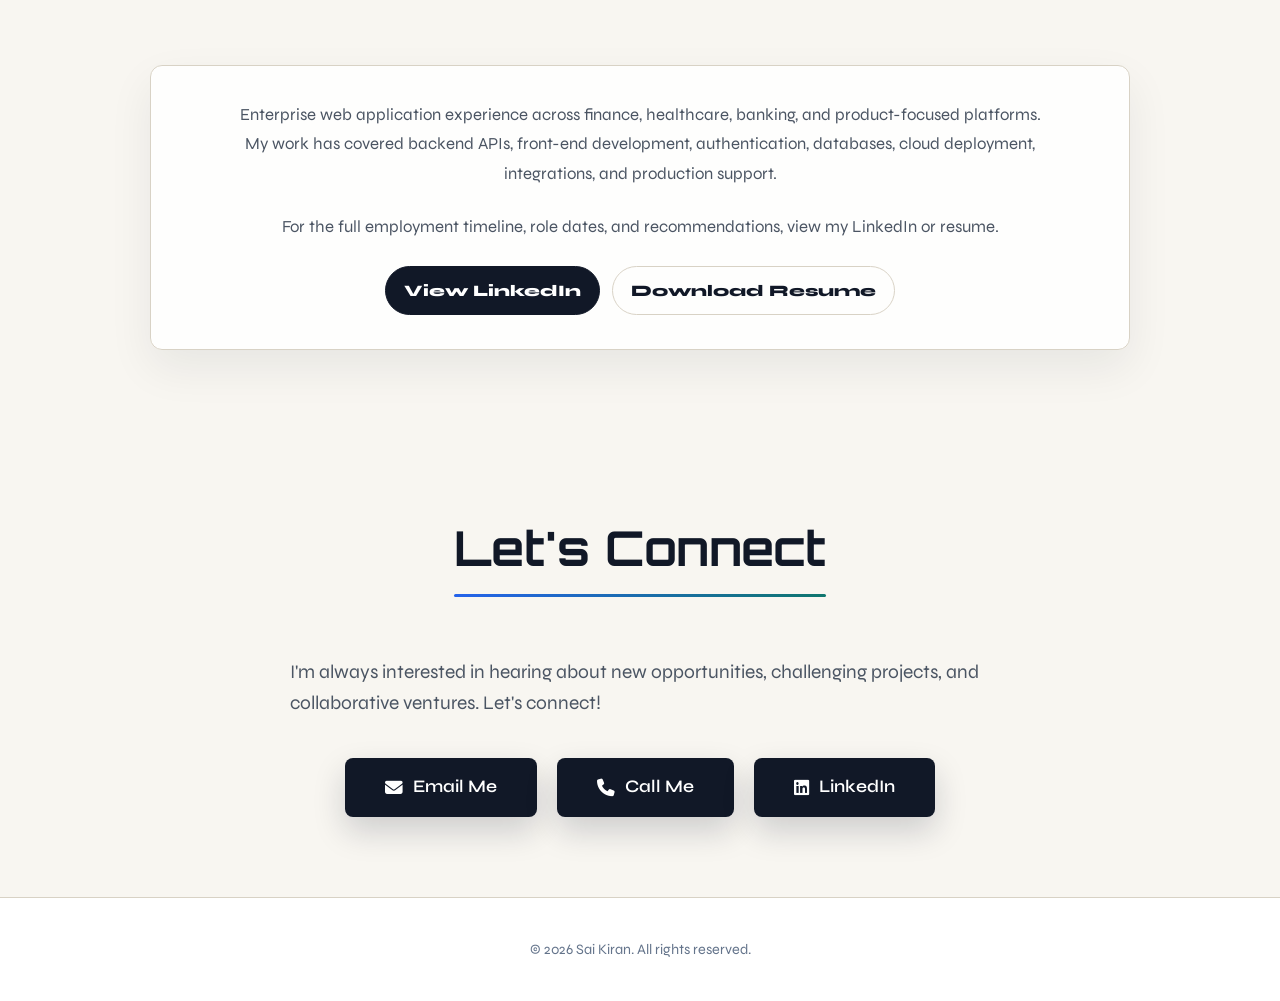
==== commit d2e48a1f: "Update contact details and build config" ====
--- a/index.html
+++ b/index.html
@@ -35,7 +35,7 @@
       "jobTitle": "Full Stack Developer | Software Developer",
       "url": "https://saikirannagam.com/",
       "image": "https://saikirannagam.com/assets/img/profile-picture.jpg",
-      "email": "saikiran.net2@gmail.com",
+      "email": "nagamsaikiran7@gmail.com",
       "sameAs": ["https://www.linkedin.com/in/saikirannagam"],
       "knowsAbout": ["C#", ".NET", "Angular", "Azure", "SQL Server", "Microservices"]
     }
@@ -97,7 +97,7 @@
                     <div class="glitch-wrapper">
                         <h1>Sai Kiran</h1>
                     </div>
-                    <p class="subtitle">Full Stack Developer | Software Developer</p>
+                    <p class="subtitle" id="subtitle-slot"></p>
                     <p class="hero-summary">
                         I build scalable full-stack applications, cloud-ready systems, and AI-enabled
                         product experiences with a focus on clean architecture and real-world usability.
@@ -112,7 +112,7 @@
                         <a href="https://www.linkedin.com/in/saikirannagam" target="_blank" rel="noopener noreferrer">Connect on LinkedIn</a>
                     </div>
                     <div class="contact-info">
-                        <a href="mailto:saikiran.net2@gmail.com" class="contact-item">
+                        <a href="mailto:nagamsaikiran7@gmail.com" class="contact-item">
                             <i class="fa-solid fa-envelope"></i>
                             <span>E-mail</span>
                         </a>
@@ -428,7 +428,7 @@
                 I'm always interested in hearing about new opportunities, challenging projects, and collaborative ventures. Let's connect!
             </p>
             <div class="contact-buttons reveal">
-                <a href="mailto:saikiran.net2@gmail.com" class="cta-button cta-primary">
+                <a href="mailto:nagamsaikiran7@gmail.com" class="cta-button cta-primary">
                     <i class="fa-solid fa-envelope"></i>
                     <span>Email Me</span>
                 </a>
